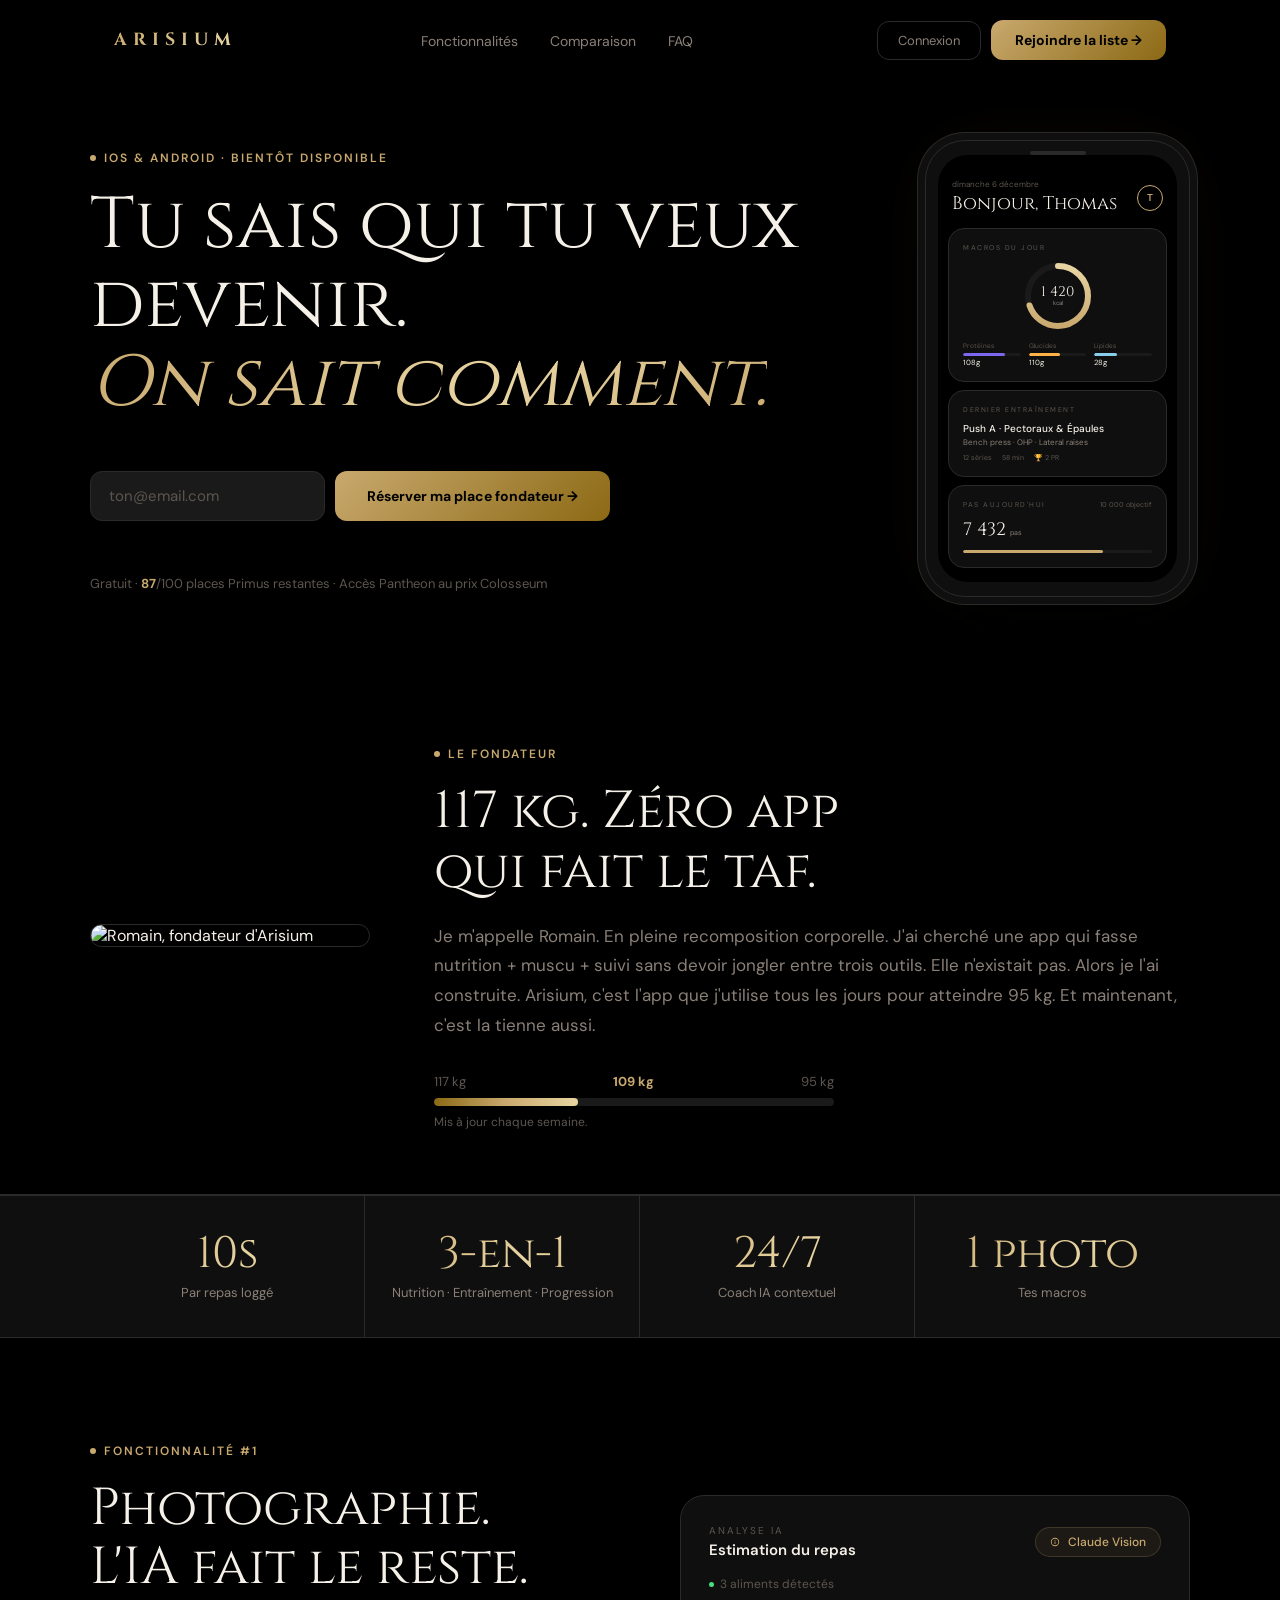
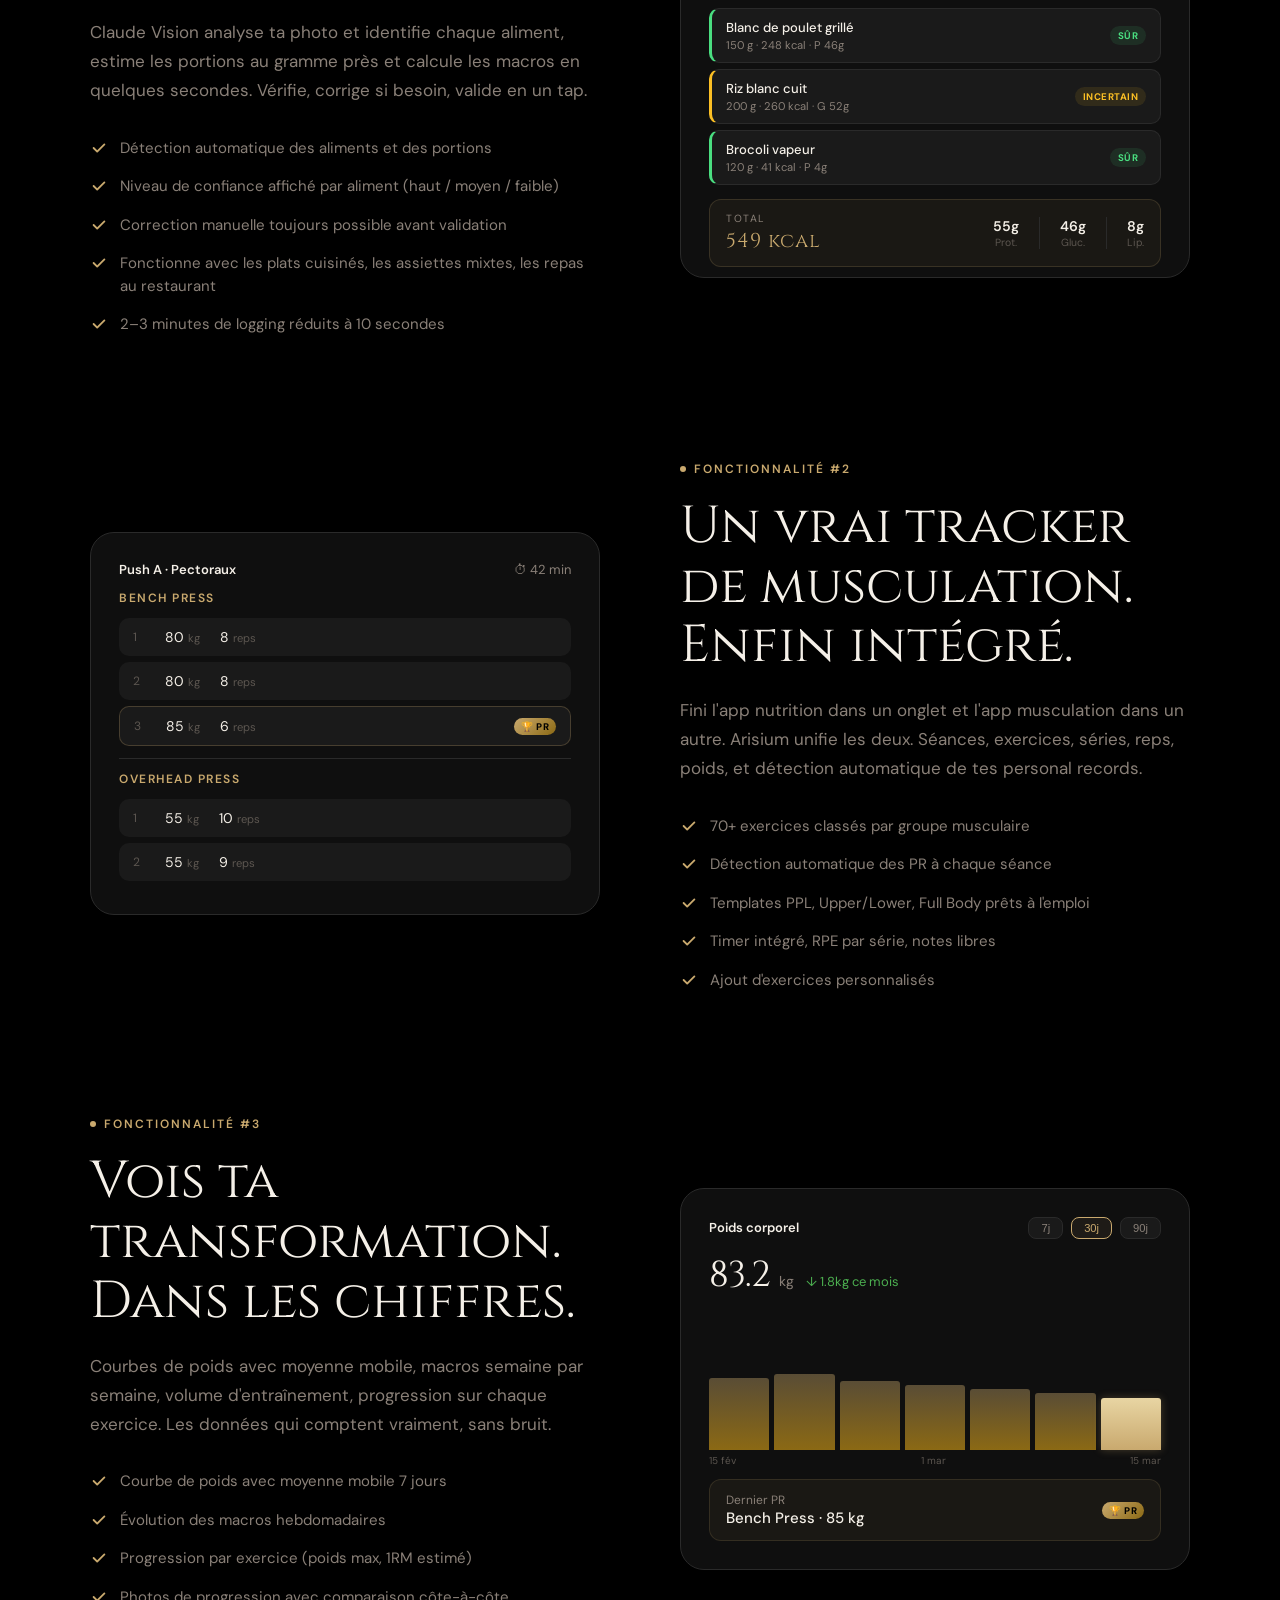
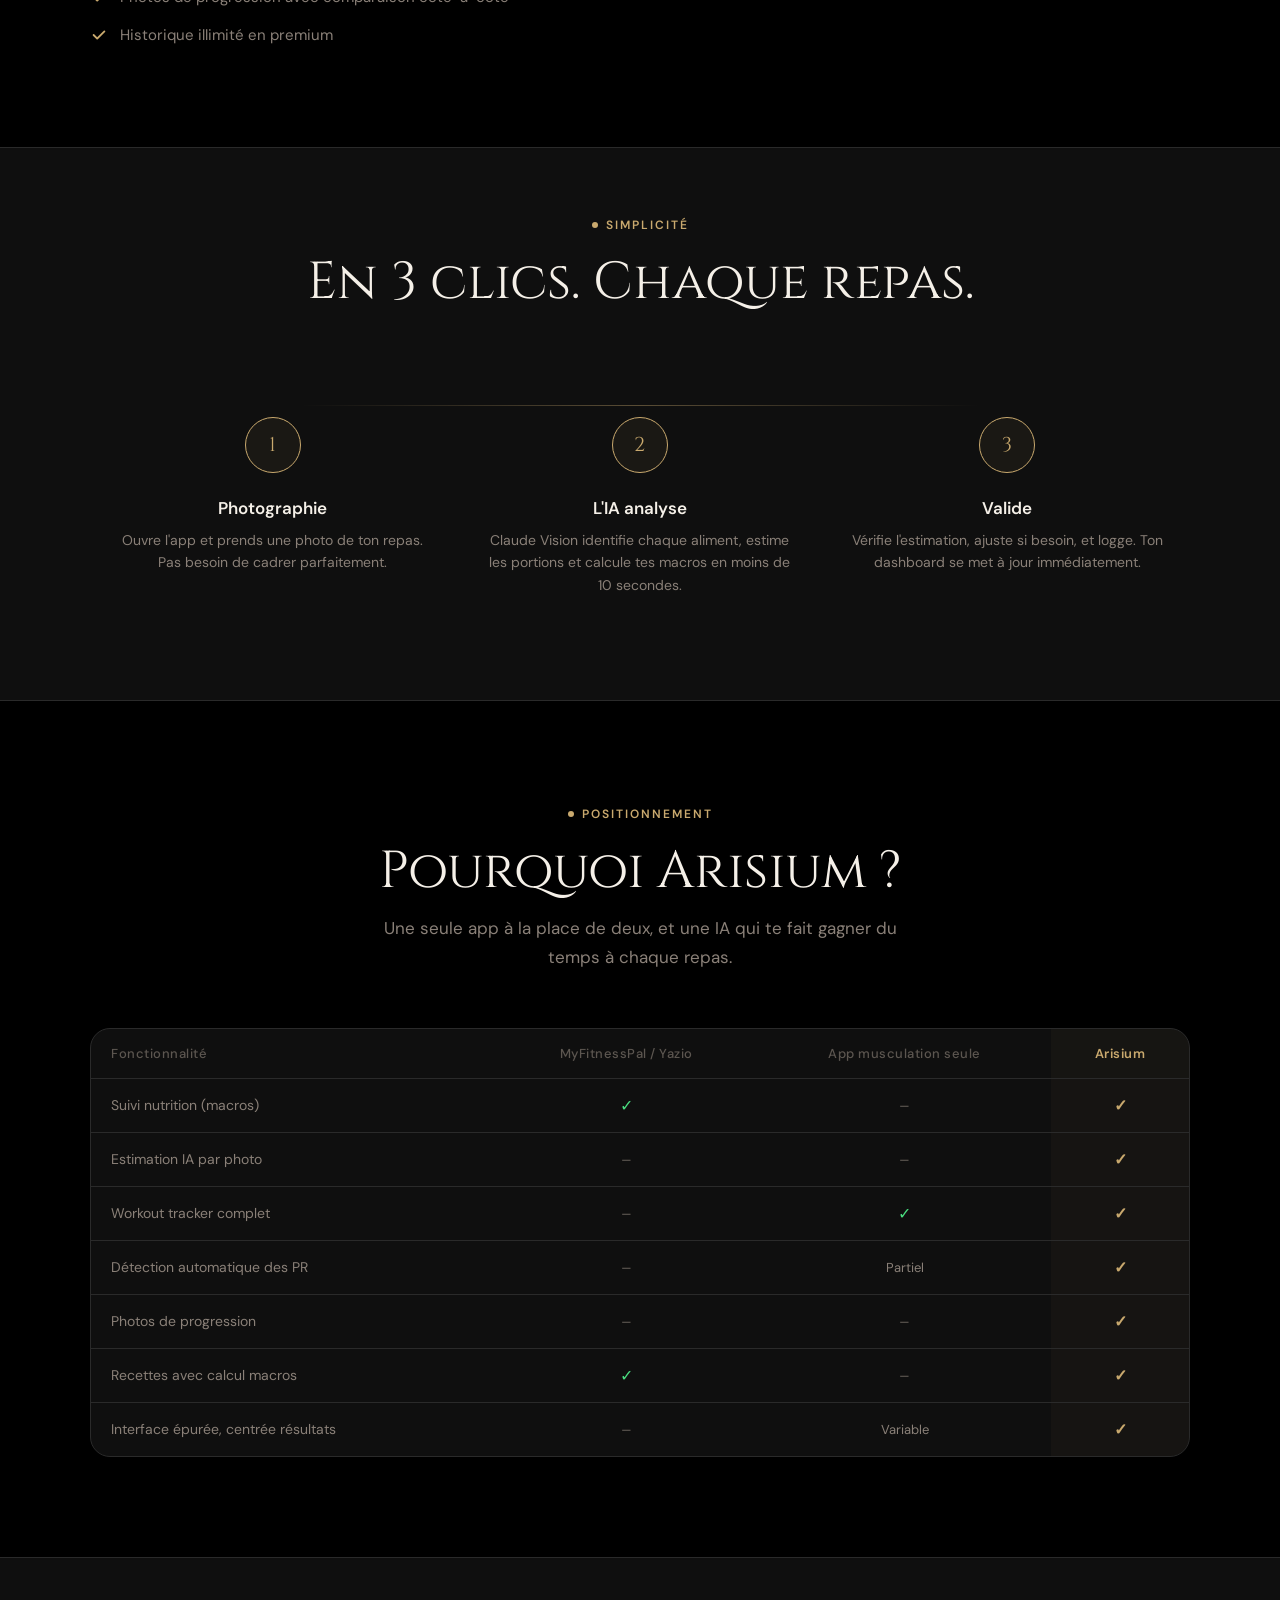
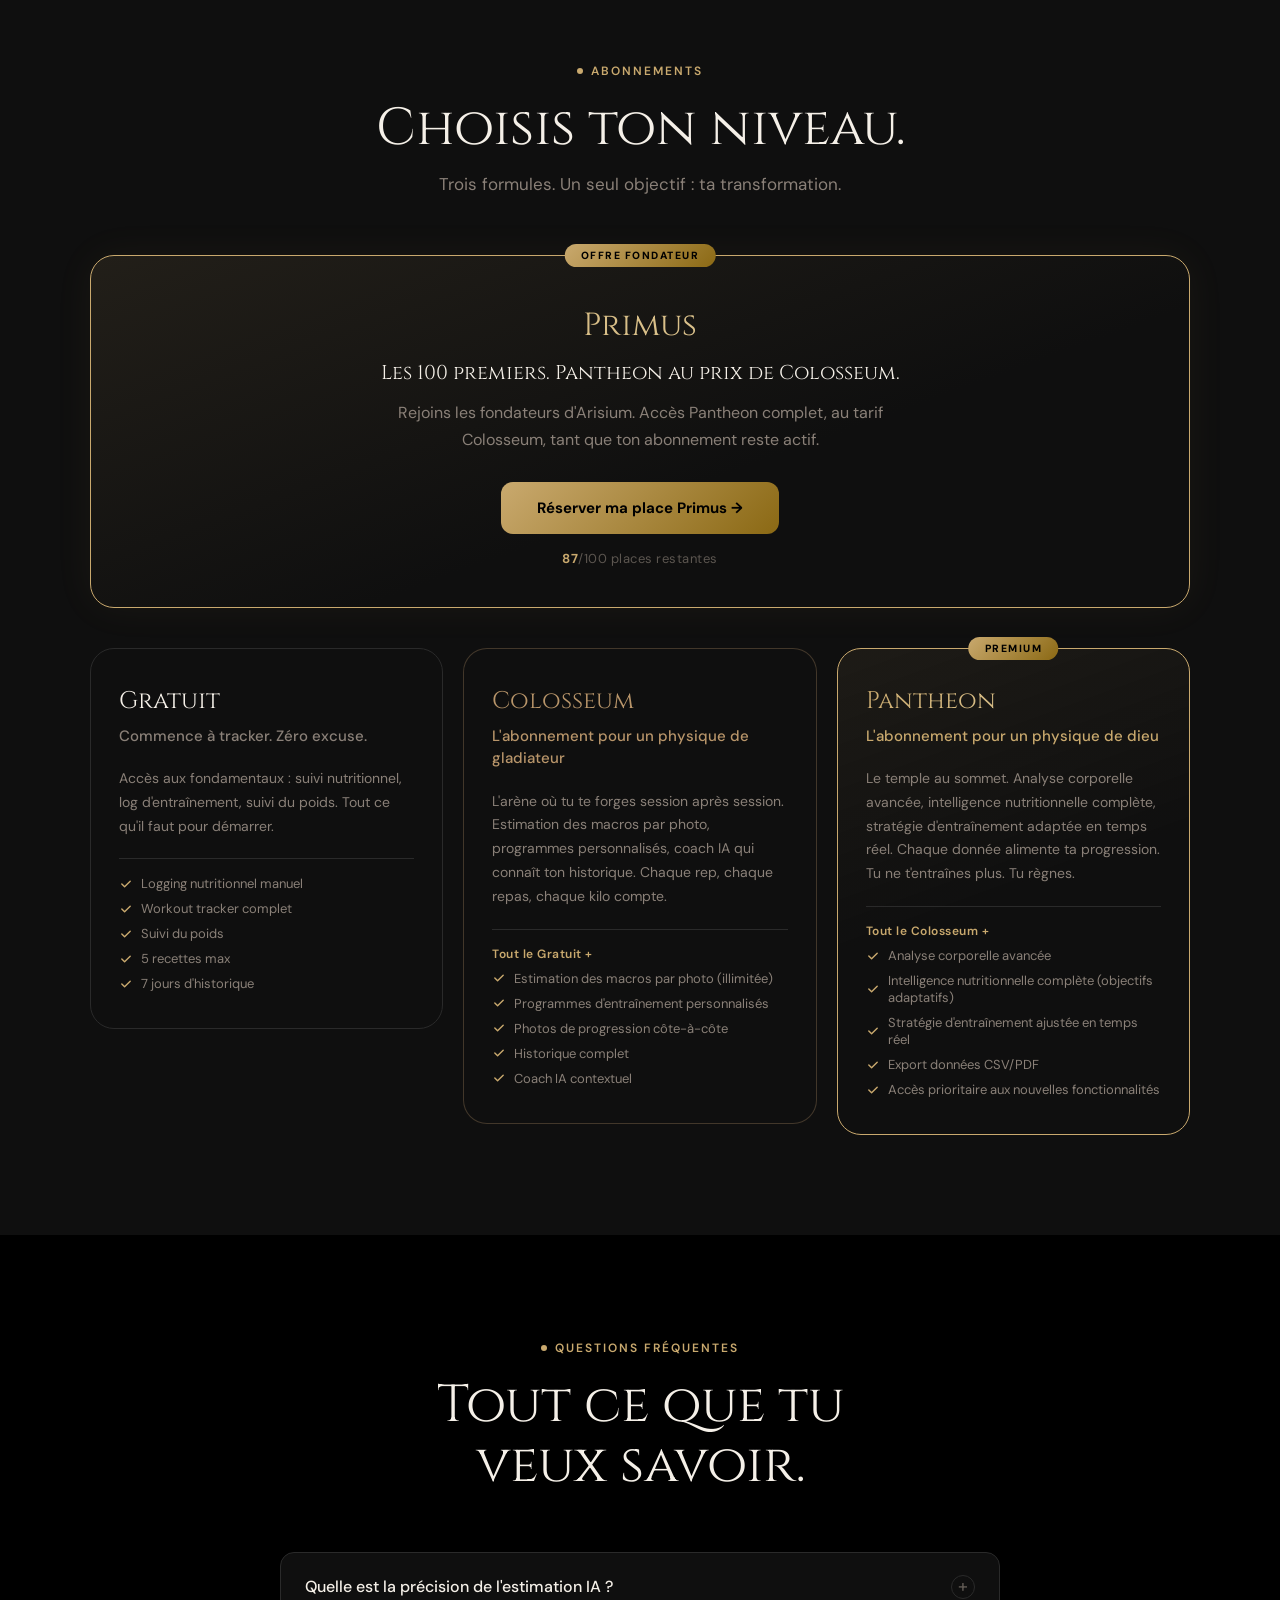
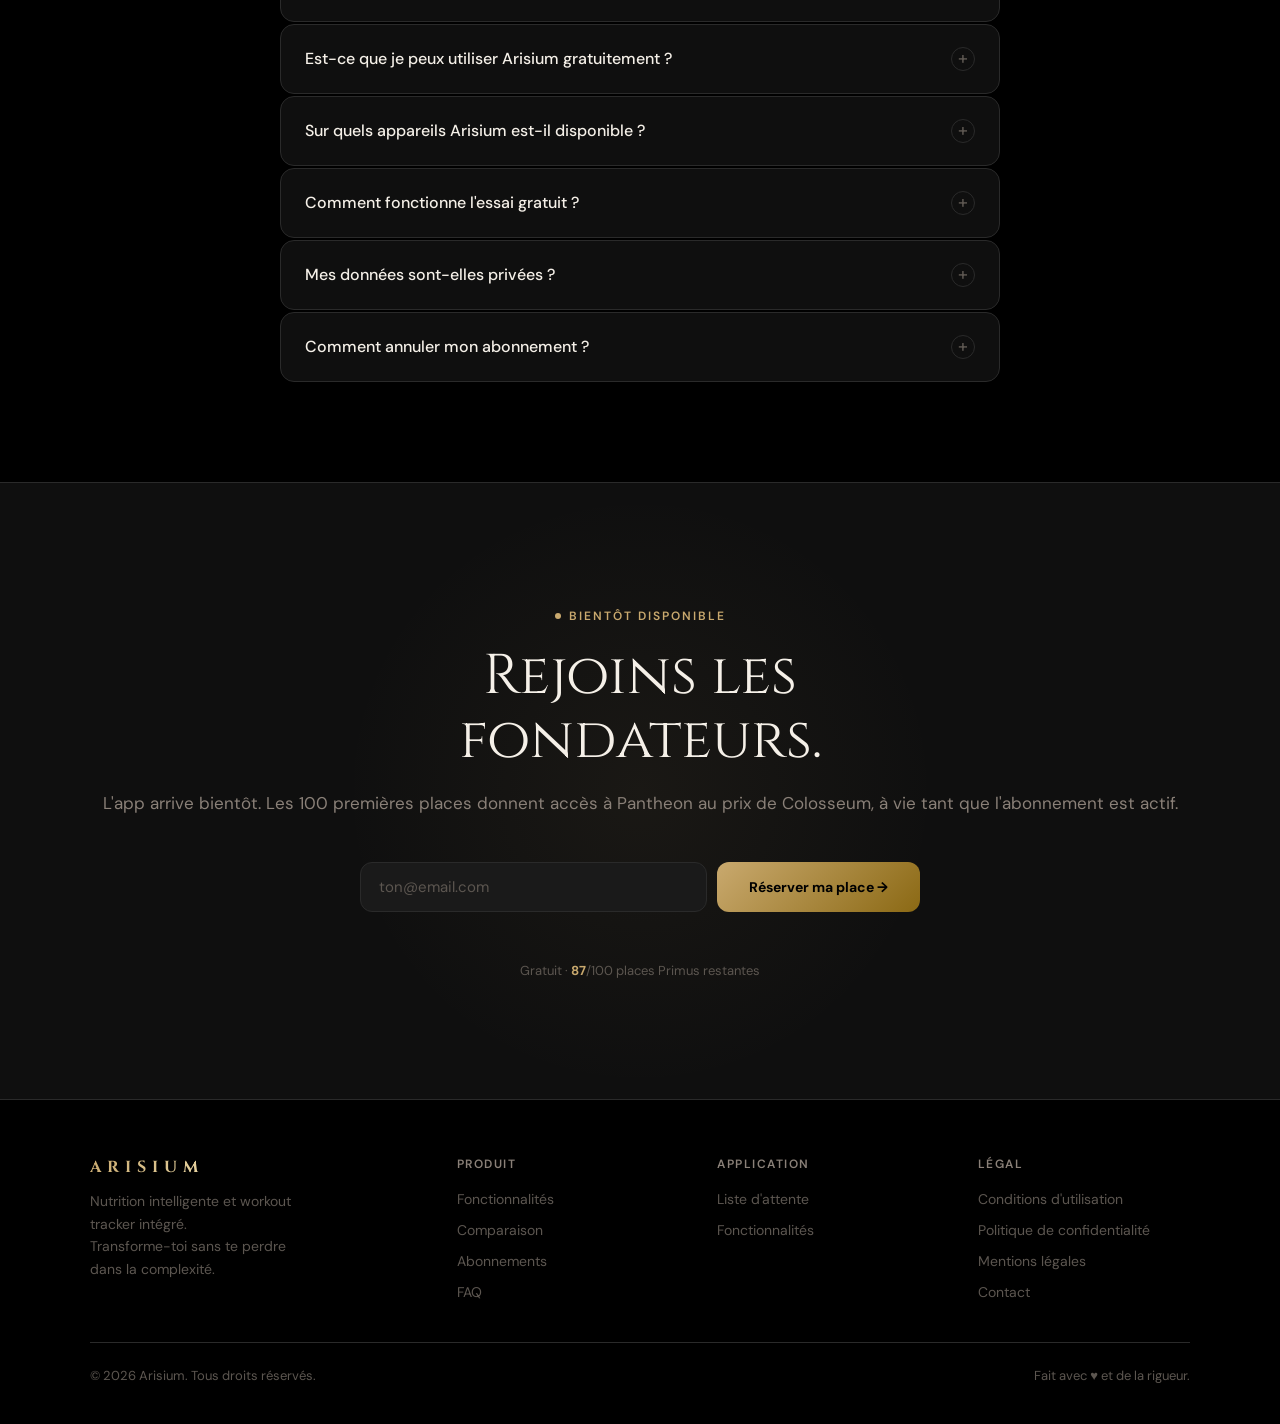
==== index.html @ 2e76ed58 "feat: bloc fondateur, CTA Primus, features tiers, refonte CTAs 1. CTA hero: "Réserver ma place fonda" ====
<!DOCTYPE html>
<html lang="fr">
<head>
  <meta charset="UTF-8" />
  <meta name="viewport" content="width=device-width, initial-scale=1.0" />
  <title>Arisium | Nutrition & Musculation, Coach IA tout-en-un</title>
  <meta name="description" content="Arisium. Nutrition, entraînement et progression corporelle dans une seule app. Macros par photo, programmes personnalisés, coach IA. Tu sais qui tu veux devenir. On sait comment." />
  <meta name="robots" content="index, follow" />

  <!-- Open Graph -->
  <meta property="og:type"        content="website" />
  <meta property="og:url"         content="https://arisium.app" />
  <meta property="og:title"       content="Arisium | Nutrition & Musculation, Coach IA tout-en-un" />
  <meta property="og:description" content="Arisium. Nutrition, entraînement et progression corporelle dans une seule app. Macros par photo, programmes personnalisés, coach IA. Tu sais qui tu veux devenir. On sait comment." />
  <meta property="og:image"       content="https://arisium.app/og.png" />

  <!-- Twitter Card -->
  <meta name="twitter:card"        content="summary_large_image" />
  <meta name="twitter:title"       content="Arisium | Nutrition & Musculation, Coach IA tout-en-un" />
  <meta name="twitter:description" content="Arisium. Nutrition, entraînement et progression corporelle dans une seule app. Macros par photo, programmes personnalisés, coach IA. Tu sais qui tu veux devenir. On sait comment." />

  <!-- Fonts -->
  <link rel="preconnect" href="https://fonts.googleapis.com" />
  <link rel="preconnect" href="https://fonts.gstatic.com" crossorigin />
  <link href="https://fonts.googleapis.com/css2?family=Cinzel:wght@400;600;700&family=DM+Sans:opsz,wght@9..40,400;9..40,500;9..40,600;9..40,700&display=swap" rel="stylesheet" />

  <link rel="stylesheet" href="style.css" />


</head>
<body>

<!-- ─── NAVBAR ──────────────────────────────────────────────────────────────── -->
<nav id="navbar">
  <div class="nav-inner">
    <a href="/" class="logo">ARISIUM</a>

    <ul class="nav-links">
      <li><a href="#features">Fonctionnalités</a></li>
      <li><a href="#compare">Comparaison</a></li>
      <li><a href="#faq">FAQ</a></li>
    </ul>

    <div id="nav-auth-area" style="display:flex;align-items:center;gap:10px">
      <button class="btn-outline js-open-auth" style="padding:10px 20px;font-size:0.8125rem;cursor:pointer">Connexion</button>
      <a href="#waitlist" class="btn-primary nav-cta" style="padding:11px 24px">Rejoindre la liste →</a>
    </div>

    <button id="burger" aria-label="Menu" aria-expanded="false">
      <svg width="22" height="22" fill="none" stroke="currentColor" stroke-width="2" stroke-linecap="round">
        <path d="M3 6h16M3 12h16M3 18h16"/>
      </svg>
    </button>
  </div>

  <div id="mobile-menu">
    <ul class="mobile-nav-links">
      <li><a href="#features">Fonctionnalités</a></li>
      <li><a href="#compare">Comparaison</a></li>
      <li><a href="#faq">FAQ</a></li>
      <li><button class="js-open-auth" style="background:none;border:none;color:#8A8078;font-family:'DM Sans',sans-serif;font-size:0.9375rem;cursor:pointer;text-align:left;padding:0">Connexion / Inscription</button></li>
      <li style="margin-top:8px"><a href="#waitlist" class="btn-primary" style="text-align:center;display:block">Rejoindre la liste →</a></li>
    </ul>
  </div>
</nav>


<!-- ─── HERO ─────────────────────────────────────────────────────────────────── -->
<section class="section hero-section">
  <div class="container">
    <div class="hero-grid">

      <!-- Left -->
      <div>
        <div class="eyebrow fade-up">
          <span class="eyebrow-dot"></span>
          iOS &amp; Android · Bientôt disponible
        </div>

        <h1 class="fade-up delay-1" style="font-family:'Cinzel',serif;font-weight:400;font-size:clamp(2.75rem,6vw,4.5rem);line-height:1.1;color:#F5F0E8;margin-bottom:48px">
          Tu sais qui tu veux devenir.<br>
          <em class="gold-text" style="font-style:italic">On sait comment.</em>
        </h1>

        <div class="fade-up delay-2" style="margin-bottom:24px">
          <form class="waitlist-form" id="waitlist-hero" onsubmit="handleWaitlist(event,'hero')">
            <div class="waitlist-row">
              <input type="email" class="waitlist-input" id="waitlist-hero-email" placeholder="ton@email.com" autocomplete="email" required />
              <button type="submit" class="btn-primary waitlist-submit" id="waitlist-hero-btn">Réserver ma place fondateur →</button>
            </div>
            <div class="waitlist-msg" id="waitlist-hero-msg"></div>
          </form>
        </div>

        <p class="fade-up delay-3" style="font-size:0.8125rem;color:#5C5650">
          Gratuit · <span class="primus-counter-num">87</span>/100 places Primus restantes · Accès Pantheon au prix Colosseum
        </p>
      </div>

      <!-- Right: Phone mockup -->
      <div class="phone-wrap fade-up delay-2">
        <div class="phone">
          <div class="phone-screen">
            <!-- Header -->
            <div class="phone-header">
              <div>
                <div class="phone-date" id="phone-date">Lundi, 16 mars 2026</div>
                <div class="phone-greeting" id="phone-greeting">Bonjour, Thomas</div>
              </div>
              <div class="phone-avatar" id="phone-avatar">T</div>
            </div>

            <!-- Macros card -->
            <div class="phone-card">
              <div class="phone-label">MACROS DU JOUR</div>
              <!-- Calorie ring -->
              <div class="calorie-ring-wrap">
                <div style="position:relative;width:72px;height:72px">
                  <svg viewBox="0 0 72 72" width="72" height="72" style="transform:rotate(-90deg)">
                    <circle cx="36" cy="36" r="30" fill="none" stroke="#1A1A1A" stroke-width="6"/>
                    <circle cx="36" cy="36" r="30" fill="none" stroke="url(#g1)" stroke-width="6"
                      stroke-linecap="round"
                      stroke-dasharray="188.5"
                      stroke-dashoffset="57"/>
                    <defs>
                      <linearGradient id="g1" x1="0%" y1="0%" x2="100%" y2="0%">
                        <stop offset="0%"   stop-color="#C9A96E"/>
                        <stop offset="100%" stop-color="#E8D5A3"/>
                      </linearGradient>
                    </defs>
                  </svg>
                  <div style="position:absolute;inset:0;display:flex;flex-direction:column;align-items:center;justify-content:center">
                    <div style="font-family:'Cinzel',serif;font-size:14px;color:#F5F0E8;line-height:1">1 420</div>
                    <div style="font-size:6px;color:#8A8078">kcal</div>
                  </div>
                </div>
              </div>
              <!-- Macro bars -->
              <div class="macro-row">
                <div class="macro-col">
                  <div class="macro-name">Protéines</div>
                  <div class="macro-bar-track"><div class="macro-bar-fill" style="width:72%;background:#7B68EE"></div></div>
                  <div class="macro-val">108g</div>
                </div>
                <div class="macro-col">
                  <div class="macro-name">Glucides</div>
                  <div class="macro-bar-track"><div class="macro-bar-fill" style="width:55%;background:#FFB347"></div></div>
                  <div class="macro-val">110g</div>
                </div>
                <div class="macro-col">
                  <div class="macro-name">Lipides</div>
                  <div class="macro-bar-track"><div class="macro-bar-fill" style="width:40%;background:#87CEEB"></div></div>
                  <div class="macro-val">28g</div>
                </div>
              </div>
            </div>

            <!-- Last workout card -->
            <div class="phone-card">
              <div class="phone-label">DERNIER ENTRAÎNEMENT</div>
              <div class="phone-workout">Push A · Pectoraux &amp; Épaules</div>
              <div class="phone-workout-sub">Bench press · OHP · Lateral raises</div>
              <div class="phone-workout-meta">
                <span>12 séries</span>
                <span>58 min</span>
                <span class="phone-pr">🏆 2 PR</span>
              </div>
            </div>

            <!-- Steps card -->
            <div class="phone-card" style="margin-bottom:14px">
              <div style="display:flex;justify-content:space-between;align-items:baseline;margin-bottom:8px">
                <div class="phone-label" style="margin-bottom:0">PAS AUJOURD'HUI</div>
                <div style="font-size:7px;color:#5C5650">10 000 objectif</div>
              </div>
              <div style="display:flex;align-items:baseline;gap:4px;margin-bottom:8px">
                <div style="font-family:'Cinzel',serif;font-size:18px;color:#F5F0E8">7 432</div>
                <div style="font-size:7px;color:#8A8078">pas</div>
              </div>
              <div style="height:3px;background:#1A1A1A;border-radius:2px;overflow:hidden">
                <div style="height:100%;width:74%;background:#C9A96E;border-radius:2px"></div>
              </div>
            </div>
          </div>
        </div>
      </div>

    </div>
  </div>
</section>


<!-- ─── FONDATEUR ────────────────────────────────────────────────────────────── -->
<section class="section-sm" style="border-bottom:1px solid #2A2A2A">
  <div class="container">
    <div class="founder-grid">

      <!-- Photo -->
      <div class="founder-photo-wrap fade-up">
        <div class="founder-photo">
          <!-- Remplacer le src par ta vraie photo -->
          <img src="https://placehold.co/400x480/0F0F0F/C9A96E?text=Romain" alt="Romain, fondateur d'Arisium" class="founder-img" />
        </div>
      </div>

      <!-- Texte -->
      <div class="fade-up delay-2">
        <div class="eyebrow"><span class="eyebrow-dot"></span>Le fondateur</div>
        <h2 class="section-title">117 kg. Zéro app<br>qui fait le taf.</h2>
        <p class="founder-text">
          Je m'appelle Romain. En pleine recomposition corporelle. J'ai cherché une app qui fasse nutrition + muscu + suivi sans devoir jongler entre trois outils. Elle n'existait pas. Alors je l'ai construite. Arisium, c'est l'app que j'utilise tous les jours pour atteindre 95 kg. Et maintenant, c'est la tienne aussi.
        </p>

        <!-- Barre de progression -->
        <div class="founder-progress">
          <div class="founder-progress-labels">
            <span>117 kg</span>
            <!-- Poids actuel (modifier manuellement) -->
            <span class="founder-progress-current">109 kg</span>
            <span>95 kg</span>
          </div>
          <div class="founder-progress-track">
            <!-- Largeur = (117 - actuel) / (117 - 95) * 100. Pour 109 kg : (117-109)/(117-95) = 36% -->
            <div class="founder-progress-fill" style="width:36%"></div>
          </div>
          <p class="founder-progress-note">Mis à jour chaque semaine.</p>
        </div>
      </div>

    </div>
  </div>
</section>


<!-- ─── STATS BAR ─────────────────────────────────────────────────────────────── -->
<div class="stats-bar">
  <div class="container">
    <div class="stats-grid">
      <div class="stat-item fade-up">
        <div class="stat-num gold-text">10s</div>
        <div class="stat-label">Par repas loggé</div>
      </div>
      <div class="stat-item fade-up delay-1">
        <div class="stat-num gold-text">3-en-1</div>
        <div class="stat-label">Nutrition · Entraînement · Progression</div>
      </div>
      <div class="stat-item fade-up delay-2">
        <div class="stat-num gold-text">24/7</div>
        <div class="stat-label">Coach IA contextuel</div>
      </div>
      <div class="stat-item fade-up delay-3">
        <div class="stat-num gold-text">1 photo</div>
        <div class="stat-label">Tes macros</div>
      </div>
    </div>
  </div>
</div>


<!-- ─── FEATURES ──────────────────────────────────────────────────────────────── -->
<section class="section" id="features">
  <div class="container">

    <!-- Feature 1: Photo AI -->
    <div class="feature-grid" style="margin-bottom:120px">
      <div class="fade-up">
        <div class="eyebrow"><span class="eyebrow-dot"></span>Fonctionnalité #1</div>
        <h2 class="section-title">Photographie.<br>L'IA fait le reste.</h2>
        <p class="section-sub">
          Claude Vision analyse ta photo et identifie chaque aliment, estime les portions
          au gramme près et calcule les macros en quelques secondes.
          Vérifie, corrige si besoin, valide en un tap.
        </p>
        <ul class="feature-list">
          <li>Détection automatique des aliments et des portions</li>
          <li>Niveau de confiance affiché par aliment (haut / moyen / faible)</li>
          <li>Correction manuelle toujours possible avant validation</li>
          <li>Fonctionne avec les plats cuisinés, les assiettes mixtes, les repas au restaurant</li>
          <li>2–3 minutes de logging réduits à 10 secondes</li>
        </ul>
      </div>

      <div class="feature-visual fade-up delay-2">
        <div class="feature-visual-inner">

          <!-- En-tête -->
          <div style="display:flex;align-items:center;justify-content:space-between;margin-bottom:4px">
            <div>
              <div style="font-size:0.625rem;letter-spacing:2px;text-transform:uppercase;color:#5C5650;margin-bottom:3px">Analyse IA</div>
              <div style="font-size:0.9375rem;font-weight:600;color:#F5F0E8">Estimation du repas</div>
            </div>
            <div class="ai-chip">
              <svg width="10" height="10" viewBox="0 0 24 24" fill="currentColor"><path d="M12 2a10 10 0 110 20A10 10 0 0112 2zm0 18a8 8 0 100-16 8 8 0 000 16zm-1-9h2v6h-2zm0-4h2v2h-2z"/></svg>
              Claude Vision
            </div>
          </div>

          <!-- Statut -->
          <div style="display:flex;align-items:center;gap:6px;margin-bottom:4px">
            <span style="width:5px;height:5px;border-radius:50%;background:#4ADE80;flex-shrink:0;display:inline-block"></span>
            <span style="font-size:0.75rem;color:#5C5650">3 aliments détectés</span>
          </div>

          <!-- Items -->
          <div style="display:flex;flex-direction:column;gap:6px">
            <div class="ai-item" style="border-left:3px solid #4ADE80">
              <div>
                <div class="ai-item-name">Blanc de poulet grillé</div>
                <div class="ai-item-kcal">150 g · 248 kcal · P 46g</div>
              </div>
              <span class="ai-item-badge badge-high">Sûr</span>
            </div>
            <div class="ai-item" style="border-left:3px solid #FBBF24">
              <div>
                <div class="ai-item-name">Riz blanc cuit</div>
                <div class="ai-item-kcal">200 g · 260 kcal · G 52g</div>
              </div>
              <span class="ai-item-badge badge-medium">Incertain</span>
            </div>
            <div class="ai-item" style="border-left:3px solid #4ADE80">
              <div>
                <div class="ai-item-name">Brocoli vapeur</div>
                <div class="ai-item-kcal">120 g · 41 kcal · P 4g</div>
              </div>
              <span class="ai-item-badge badge-high">Sûr</span>
            </div>
          </div>

          <!-- Total -->
          <div style="display:flex;align-items:center;justify-content:space-between;padding:12px 16px;background:rgba(201,169,110,0.06);border:1px solid rgba(201,169,110,0.18);border-radius:12px;margin-top:2px">
            <div>
              <div style="font-size:0.65rem;letter-spacing:1.5px;text-transform:uppercase;color:#8A8078;margin-bottom:2px">Total</div>
              <div style="font-size:1.25rem;font-family:'Cinzel',serif;color:#C9A96E;letter-spacing:1px">549 kcal</div>
            </div>
            <div style="display:flex;gap:20px">
              <div style="text-align:center">
                <div style="font-size:0.875rem;font-weight:600;color:#F5F0E8">55g</div>
                <div style="font-size:0.65rem;color:#5C5650;margin-top:1px">Prot.</div>
              </div>
              <div style="width:1px;background:#2A2A2A;align-self:stretch"></div>
              <div style="text-align:center">
                <div style="font-size:0.875rem;font-weight:600;color:#F5F0E8">46g</div>
                <div style="font-size:0.65rem;color:#5C5650;margin-top:1px">Gluc.</div>
              </div>
              <div style="width:1px;background:#2A2A2A;align-self:stretch"></div>
              <div style="text-align:center">
                <div style="font-size:0.875rem;font-weight:600;color:#F5F0E8">8g</div>
                <div style="font-size:0.65rem;color:#5C5650;margin-top:1px">Lip.</div>
              </div>
            </div>
          </div>

        </div>
      </div>
    </div>

    <!-- Feature 2: Workout tracker -->
    <div class="feature-grid reverse" style="margin-bottom:120px">
      <div class="fade-up">
        <div class="eyebrow"><span class="eyebrow-dot"></span>Fonctionnalité #2</div>
        <h2 class="section-title">Un vrai tracker<br>de musculation.<br>Enfin intégré.</h2>
        <p class="section-sub">
          Fini l'app nutrition dans un onglet et l'app musculation dans un autre.
          Arisium unifie les deux. Séances, exercices, séries, reps, poids,
          et détection automatique de tes personal records.
        </p>
        <ul class="feature-list">
          <li>70+ exercices classés par groupe musculaire</li>
          <li>Détection automatique des PR à chaque séance</li>
          <li>Templates PPL, Upper/Lower, Full Body prêts à l'emploi</li>
          <li>Timer intégré, RPE par série, notes libres</li>
          <li>Ajout d'exercices personnalisés</li>
        </ul>
      </div>

      <div class="feature-visual fade-up delay-2">
        <div class="feature-visual-inner">
          <div style="display:flex;align-items:center;justify-content:space-between">
            <span style="font-size:0.8125rem;font-weight:600;color:#F5F0E8">Push A · Pectoraux</span>
            <span style="font-size:0.8125rem;color:#8A8078">⏱ 42 min</span>
          </div>

          <div style="font-size:0.75rem;font-weight:600;letter-spacing:1.5px;text-transform:uppercase;color:#C9A96E">BENCH PRESS</div>

          <div style="display:flex;flex-direction:column;gap:6px">
            <div class="set-row">
              <div class="set-num">1</div>
              <div class="set-data">
                <div class="set-field">80 <span>kg</span></div>
                <div class="set-field">8 <span>reps</span></div>
              </div>
            </div>
            <div class="set-row">
              <div class="set-num">2</div>
              <div class="set-data">
                <div class="set-field">80 <span>kg</span></div>
                <div class="set-field">8 <span>reps</span></div>
              </div>
            </div>
            <div class="set-row" style="border:1px solid rgba(201,169,110,0.25)">
              <div class="set-num">3</div>
              <div class="set-data">
                <div class="set-field">85 <span>kg</span></div>
                <div class="set-field">6 <span>reps</span></div>
              </div>
              <span class="pr-badge">🏆 PR</span>
            </div>
          </div>

          <div style="height:1px;background:#2A2A2A"></div>

          <div style="font-size:0.75rem;font-weight:600;letter-spacing:1.5px;text-transform:uppercase;color:#C9A96E">OVERHEAD PRESS</div>

          <div style="display:flex;flex-direction:column;gap:6px">
            <div class="set-row">
              <div class="set-num">1</div>
              <div class="set-data">
                <div class="set-field">55 <span>kg</span></div>
                <div class="set-field">10 <span>reps</span></div>
              </div>
            </div>
            <div class="set-row">
              <div class="set-num">2</div>
              <div class="set-data">
                <div class="set-field">55 <span>kg</span></div>
                <div class="set-field">9 <span>reps</span></div>
              </div>
            </div>
          </div>
        </div>
      </div>
    </div>

    <!-- Feature 3: Progression -->
    <div class="feature-grid">
      <div class="fade-up">
        <div class="eyebrow"><span class="eyebrow-dot"></span>Fonctionnalité #3</div>
        <h2 class="section-title">Vois ta<br>transformation.<br>Dans les chiffres.</h2>
        <p class="section-sub">
          Courbes de poids avec moyenne mobile, macros semaine par semaine,
          volume d'entraînement, progression sur chaque exercice.
          Les données qui comptent vraiment, sans bruit.
        </p>
        <ul class="feature-list">
          <li>Courbe de poids avec moyenne mobile 7 jours</li>
          <li>Évolution des macros hebdomadaires</li>
          <li>Progression par exercice (poids max, 1RM estimé)</li>
          <li>Photos de progression avec comparaison côte-à-côte</li>
          <li>Historique illimité en premium</li>
        </ul>
      </div>

      <div class="feature-visual fade-up delay-2">
        <div class="feature-visual-inner" style="justify-content:flex-start">
          <div style="display:flex;align-items:center;justify-content:space-between">
            <span style="font-size:0.8125rem;font-weight:600;color:#F5F0E8">Poids corporel</span>
            <div style="display:flex;gap:8px">
              <button style="padding:4px 12px;border-radius:8px;border:1px solid #2A2A2A;background:#1A1A1A;color:#8A8078;font-size:0.7rem;cursor:pointer">7j</button>
              <button style="padding:4px 12px;border-radius:8px;border:1px solid #C9A96E;background:rgba(201,169,110,0.08);color:#C9A96E;font-size:0.7rem;cursor:pointer">30j</button>
              <button style="padding:4px 12px;border-radius:8px;border:1px solid #2A2A2A;background:#1A1A1A;color:#8A8078;font-size:0.7rem;cursor:pointer">90j</button>
            </div>
          </div>

          <div style="display:flex;align-items:baseline;gap:8px">
            <div style="font-family:'Cinzel',serif;font-size:2.25rem;color:#F5F0E8">83.2</div>
            <div style="font-size:0.875rem;color:#8A8078">kg</div>
            <div style="font-size:0.8125rem;color:#4CAF50;margin-left:4px">↓ 1.8kg ce mois</div>
          </div>

          <!-- Chart bars -->
          <div style="flex:1;display:flex;flex-direction:column;justify-content:flex-end">
            <div style="display:flex;align-items:flex-end;gap:5px;height:100px;padding-bottom:4px">
              <div style="flex:1;background:linear-gradient(to top,#8B6914,rgba(201,169,110,0.4));border-radius:3px 3px 0 0;height:75%"></div>
              <div style="flex:1;background:linear-gradient(to top,#8B6914,rgba(201,169,110,0.4));border-radius:3px 3px 0 0;height:80%"></div>
              <div style="flex:1;background:linear-gradient(to top,#8B6914,rgba(201,169,110,0.4));border-radius:3px 3px 0 0;height:72%"></div>
              <div style="flex:1;background:linear-gradient(to top,#8B6914,rgba(201,169,110,0.4));border-radius:3px 3px 0 0;height:68%"></div>
              <div style="flex:1;background:linear-gradient(to top,#8B6914,rgba(201,169,110,0.4));border-radius:3px 3px 0 0;height:64%"></div>
              <div style="flex:1;background:linear-gradient(to top,#8B6914,rgba(201,169,110,0.4));border-radius:3px 3px 0 0;height:60%"></div>
              <div style="flex:1;background:linear-gradient(to top,#C9A96E,#E8D5A3);border-radius:3px 3px 0 0;height:55%;box-shadow:0 0 8px rgba(201,169,110,0.3)"></div>
            </div>
            <div style="display:flex;justify-content:space-between">
              <span style="font-size:0.625rem;color:#5C5650">15 fév</span>
              <span style="font-size:0.625rem;color:#5C5650">1 mar</span>
              <span style="font-size:0.625rem;color:#5C5650">15 mar</span>
            </div>
          </div>

          <!-- PR highlight -->
          <div style="padding:12px 16px;background:rgba(201,169,110,0.06);border:1px solid rgba(201,169,110,0.15);border-radius:12px;display:flex;align-items:center;justify-content:space-between">
            <div>
              <div style="font-size:0.75rem;color:#8A8078">Dernier PR</div>
              <div style="font-size:0.9375rem;font-weight:500;color:#F5F0E8">Bench Press · 85 kg</div>
            </div>
            <div class="pr-badge">🏆 PR</div>
          </div>
        </div>
      </div>
    </div>

  </div>
</section>


<!-- ─── HOW IT WORKS ───────────────────────────────────────────────────────────── -->
<section class="section-sm" style="background:#0F0F0F;border-top:1px solid #2A2A2A;border-bottom:1px solid #2A2A2A">
  <div class="container">
    <div style="text-align:center;margin-bottom:64px">
      <div class="eyebrow fade-up" style="justify-content:center"><span class="eyebrow-dot"></span>Simplicité</div>
      <h2 class="section-title fade-up delay-1" style="text-align:center;margin:0 auto">En 3 clics. Chaque repas.</h2>
    </div>

    <div class="steps-grid">
      <div class="step fade-up">
        <div class="step-num">1</div>
        <div class="step-title">Photographie</div>
        <p class="step-desc">Ouvre l'app et prends une photo de ton repas. Pas besoin de cadrer parfaitement.</p>
      </div>
      <div class="step fade-up delay-2">
        <div class="step-num">2</div>
        <div class="step-title">L'IA analyse</div>
        <p class="step-desc">Claude Vision identifie chaque aliment, estime les portions et calcule tes macros en moins de 10 secondes.</p>
      </div>
      <div class="step fade-up delay-4">
        <div class="step-num">3</div>
        <div class="step-title">Valide</div>
        <p class="step-desc">Vérifie l'estimation, ajuste si besoin, et logge. Ton dashboard se met à jour immédiatement.</p>
      </div>
    </div>
  </div>
</section>


<!-- ─── COMPARISON ────────────────────────────────────────────────────────────── -->
<section class="section" id="compare">
  <div class="container">
    <div style="text-align:center;margin-bottom:56px">
      <div class="eyebrow fade-up" style="justify-content:center"><span class="eyebrow-dot"></span>Positionnement</div>
      <h2 class="section-title fade-up delay-1" style="text-align:center;margin:0 auto">Pourquoi Arisium ?</h2>
      <p class="section-sub fade-up delay-2" style="text-align:center;margin:12px auto 0">Une seule app à la place de deux, et une IA qui te fait gagner du temps à chaque repas.</p>
    </div>

    <div class="compare-table-wrap fade-up">
      <table class="compare-table">
        <thead>
          <tr>
            <th style="text-align:left">Fonctionnalité</th>
            <th>MyFitnessPal / Yazio</th>
            <th>App musculation seule</th>
            <th class="arisium-col">Arisium</th>
          </tr>
        </thead>
        <tbody>
          <tr>
            <td>Suivi nutrition (macros)</td>
            <td class="check">✓</td>
            <td class="cross">–</td>
            <td class="arisium-col check">✓</td>
          </tr>
          <tr>
            <td>Estimation IA par photo</td>
            <td class="cross">–</td>
            <td class="cross">–</td>
            <td class="arisium-col check">✓</td>
          </tr>
          <tr>
            <td>Workout tracker complet</td>
            <td class="cross">–</td>
            <td class="check">✓</td>
            <td class="arisium-col check">✓</td>
          </tr>
          <tr>
            <td>Détection automatique des PR</td>
            <td class="cross">–</td>
            <td style="color:#8A8078;font-size:0.8125rem">Partiel</td>
            <td class="arisium-col check">✓</td>
          </tr>
          <tr>
            <td>Photos de progression</td>
            <td class="cross">–</td>
            <td class="cross">–</td>
            <td class="arisium-col check">✓</td>
          </tr>
          <tr>
            <td>Recettes avec calcul macros</td>
            <td class="check">✓</td>
            <td class="cross">–</td>
            <td class="arisium-col check">✓</td>
          </tr>
          <tr>
            <td>Interface épurée, centrée résultats</td>
            <td class="cross">–</td>
            <td style="color:#8A8078;font-size:0.8125rem">Variable</td>
            <td class="arisium-col check">✓</td>
          </tr>
        </tbody>
      </table>
    </div>
  </div>
</section>


<!-- ─── TIERS ──────────────────────────────────────────────────────────────── -->
<section class="section" id="tiers" style="background:#0F0F0F;border-top:1px solid #2A2A2A">
  <div class="container">
    <div style="text-align:center;margin-bottom:56px">
      <div class="eyebrow fade-up" style="justify-content:center"><span class="eyebrow-dot"></span>Abonnements</div>
      <h2 class="section-title fade-up delay-1" style="text-align:center;margin:0 auto">Choisis ton niveau.</h2>
      <p class="section-sub fade-up delay-2" style="text-align:center;margin:12px auto 0">Trois formules. Un seul objectif : ta transformation.</p>
    </div>

    <!-- Primus -->
    <div class="primus-card fade-up" style="margin-bottom:40px">
      <div class="tier-badge">Offre Fondateur</div>
      <h3 class="primus-name">Primus</h3>
      <p class="primus-headline">Les 100 premiers. Pantheon au prix de Colosseum.</p>
      <p class="primus-body">Rejoins les fondateurs d'Arisium. Accès Pantheon complet, au tarif Colosseum, tant que ton abonnement reste actif.</p>
      <a href="#waitlist" class="btn-primary primus-cta" data-primus="true">Réserver ma place Primus →</a>
      <p class="primus-counter"><!-- Places restantes (modifier le chiffre manuellement) --><span class="primus-counter-num">87</span>/100 places restantes</p>
    </div>

    <div class="tiers-grid">

      <!-- Free -->
      <div class="tier-card tier-free fade-up">
        <div class="tier-header">
          <h3 class="tier-name">Gratuit</h3>
          <p class="tier-tagline">Commence à tracker. Zéro excuse.</p>
        </div>
        <p class="tier-desc">Accès aux fondamentaux : suivi nutritionnel, log d'entraînement, suivi du poids. Tout ce qu'il faut pour démarrer.</p>
        <ul class="tier-features">
          <li>Logging nutritionnel manuel</li>
          <li>Workout tracker complet</li>
          <li>Suivi du poids</li>
          <li>5 recettes max</li>
          <li>7 jours d'historique</li>
        </ul>
      </div>

      <!-- Colosseum -->
      <div class="tier-card tier-colosseum fade-up delay-2">
        <div class="tier-header">
          <h3 class="tier-name">Colosseum</h3>
          <p class="tier-tagline">L'abonnement pour un physique de gladiateur</p>
        </div>
        <p class="tier-desc">L'arène où tu te forges session après session. Estimation des macros par photo, programmes personnalisés, coach IA qui connaît ton historique. Chaque rep, chaque repas, chaque kilo compte.</p>
        <ul class="tier-features">
          <li class="tier-features-inherit">Tout le Gratuit +</li>
          <li>Estimation des macros par photo (illimitée)</li>
          <li>Programmes d'entraînement personnalisés</li>
          <li>Photos de progression côte-à-côte</li>
          <li>Historique complet</li>
          <li>Coach IA contextuel</li>
        </ul>
      </div>

      <!-- Pantheon -->
      <div class="tier-card tier-pantheon fade-up delay-4">
        <div class="tier-badge">Premium</div>
        <div class="tier-header">
          <h3 class="tier-name">Pantheon</h3>
          <p class="tier-tagline">L'abonnement pour un physique de dieu</p>
        </div>
        <p class="tier-desc">Le temple au sommet. Analyse corporelle avancée, intelligence nutritionnelle complète, stratégie d'entraînement adaptée en temps réel. Chaque donnée alimente ta progression. Tu ne t'entraînes plus. Tu règnes.</p>
        <ul class="tier-features">
          <li class="tier-features-inherit">Tout le Colosseum +</li>
          <li>Analyse corporelle avancée</li>
          <li>Intelligence nutritionnelle complète (objectifs adaptatifs)</li>
          <li>Stratégie d'entraînement ajustée en temps réel</li>
          <li>Export données CSV/PDF</li>
          <li>Accès prioritaire aux nouvelles fonctionnalités</li>
        </ul>
      </div>

    </div>
  </div>
</section>

<!--
─── PRICING COMPLET (à réactiver au lancement) ───────────────────────────────
<section class="section" id="pricing" style="background:#0F0F0F;border-top:1px solid #2A2A2A">
  <div class="container">
    <div style="text-align:center;margin-bottom:56px">
      <div class="eyebrow fade-up" style="justify-content:center"><span class="eyebrow-dot"></span>Tarifs</div>
      <h2 class="section-title fade-up delay-1" style="text-align:center;margin:0 auto">Simple. Transparent.<br>Sans surprise.</h2>
      <p class="section-sub fade-up delay-2" style="text-align:center;margin:12px auto 0">Commence avec 7 jours d'essai gratuit, paiement via App Store ou Google Play, aucun débit pendant l'essai.</p>
    </div>

    <div class="pricing-grid">

      <div class="pricing-card fade-up">
        <div>
          <div class="pricing-label">Hebdomadaire</div>
          <div class="pricing-price">
            <div class="pricing-amount">4,99€</div>
            <div class="pricing-period">/ semaine</div>
          </div>
          <div class="pricing-sub">~20€/mois</div>
          <div class="pricing-trial" style="margin-top:10px">✦ 7 jours d'essai gratuit inclus</div>
        </div>
        <ul class="pricing-features">
          <li>Estimation IA illimitée</li>
          <li>Workout tracker complet</li>
          <li>Recettes illimitées</li>
          <li>Photos de progression</li>
          <li>Historique complet</li>
        </ul>
        <a href="#" class="btn-outline" style="text-align:center">Commencer l'essai →</a>
      </div>

      <div class="pricing-card featured fade-up delay-2">
        <div class="pricing-badge">⭐ Populaire</div>
        <div>
          <div class="pricing-label">Mensuel</div>
          <div class="pricing-price">
            <div class="pricing-amount">9,99€</div>
            <div class="pricing-period">/ mois</div>
          </div>
          <div style="display:flex;align-items:center;gap:8px;margin-top:8px">
            <span class="pricing-save">-50% vs hebdo</span>
          </div>
        </div>
        <ul class="pricing-features">
          <li>Estimation IA illimitée</li>
          <li>Workout tracker complet</li>
          <li>Recettes illimitées</li>
          <li>Photos de progression</li>
          <li>Historique complet</li>
          <li>Export données CSV/PDF</li>
        </ul>
        <a href="#" class="btn-primary" style="text-align:center">Choisir Mensuel →</a>
      </div>

      <div class="pricing-card fade-up delay-4">
        <div>
          <div class="pricing-label">Annuel</div>
          <div class="pricing-price">
            <div class="pricing-amount">59,99€</div>
            <div class="pricing-period">/ an</div>
          </div>
          <div style="display:flex;align-items:center;gap:8px;margin-top:8px">
            <div class="pricing-sub">~5€/mois</div>
            <span class="pricing-save">-75% vs hebdo</span>
          </div>
        </div>
        <ul class="pricing-features">
          <li>Estimation IA illimitée</li>
          <li>Workout tracker complet</li>
          <li>Recettes illimitées</li>
          <li>Photos de progression</li>
          <li>Historique complet</li>
          <li>Export données CSV/PDF</li>
          <li>Chatbot IA coach (bientôt)</li>
        </ul>
        <a href="#" class="btn-secondary" style="text-align:center">Choisir Annuel →</a>
      </div>

    </div>

    <div class="fade-up" style="margin-top:40px;text-align:center;padding:24px;background:#0A0A0A;border:1px solid #2A2A2A;border-radius:16px;max-width:680px;margin-left:auto;margin-right:auto">
      <div style="font-size:0.9375rem;font-weight:600;color:#F5F0E8;margin-bottom:8px">Version gratuite disponible</div>
      <div style="font-size:0.875rem;color:#8A8078;line-height:1.6">
        Logging manuel, workout tracker complet, 5 recettes max, 7 jours d'historique.
        Aucune CB requise pour l'offre gratuite.
      </div>
    </div>
  </div>
</section>
──────────────────────────────────────────────────────────────────────────────
-->


<!-- ─── FAQ ───────────────────────────────────────────────────────────────────── -->
<section class="section" id="faq">
  <div class="container" style="max-width:720px">
    <div style="text-align:center;margin-bottom:56px">
      <div class="eyebrow fade-up" style="justify-content:center"><span class="eyebrow-dot"></span>Questions fréquentes</div>
      <h2 class="section-title fade-up delay-1" style="text-align:center;margin:0 auto">Tout ce que tu<br>veux savoir.</h2>
    </div>

    <div class="faq-list fade-up">

      <div class="faq-item">
        <button class="faq-btn" aria-expanded="false">
          Quelle est la précision de l'estimation IA ?
          <span class="faq-icon">+</span>
        </button>
        <div class="faq-body">
          <div class="faq-body-inner">
            L'estimation est précise à ±20–30% sur les portions, ce qui est comparable à la saisie manuelle par la plupart des utilisateurs (qui eux aussi approximent les quantités). L'IA affiche un niveau de confiance par aliment (haut, moyen ou faible) et tu peux toujours corriger avant de valider. Au fil du temps, l'estimation s'avère suffisamment précise pour atteindre tes objectifs macros.
          </div>
        </div>
      </div>

      <div class="faq-item">
        <button class="faq-btn" aria-expanded="false">
          Est-ce que je peux utiliser Arisium gratuitement ?
          <span class="faq-icon">+</span>
        </button>
        <div class="faq-body">
          <div class="faq-body-inner">
            Oui. La version gratuite inclut le logging manuel des repas, le workout tracker complet, jusqu'à 5 recettes et 7 jours d'historique. L'estimation IA par photo, les photos de progression, l'historique complet et l'export de données sont réservés aux abonnés premium. L'abonnement premium inclut 7 jours d'essai gratuit pour tester toutes les fonctionnalités.
          </div>
        </div>
      </div>

      <div class="faq-item">
        <button class="faq-btn" aria-expanded="false">
          Sur quels appareils Arisium est-il disponible ?
          <span class="faq-icon">+</span>
        </button>
        <div class="faq-body">
          <div class="faq-body-inner">
            Arisium est une application mobile native disponible sur iOS (iPhone) et Android. Elle sera disponible sur l'App Store et le Google Play Store. Une version web n'est pas prévue pour l'instant : le focus est sur l'expérience mobile (photos depuis l'appareil photo, usage en salle de sport).
          </div>
        </div>
      </div>

      <div class="faq-item">
        <button class="faq-btn" aria-expanded="false">
          Comment fonctionne l'essai gratuit ?
          <span class="faq-icon">+</span>
        </button>
        <div class="faq-body">
          <div class="faq-body-inner">
            L'essai de 7 jours est inclus avec l'abonnement premium. Le paiement s'effectue directement via l'App Store (iOS) ou le Google Play Store (Android). Tu peux annuler à tout moment depuis les paramètres de ton compte Apple ou Google : aucun débit n'est effectué si tu annules avant la fin de l'essai. Les tarifs complets seront annoncés au lancement de l'app.
          </div>
        </div>
      </div>

      <div class="faq-item">
        <button class="faq-btn" aria-expanded="false">
          Mes données sont-elles privées ?
          <span class="faq-icon">+</span>
        </button>
        <div class="faq-body">
          <div class="faq-body-inner">
            Tes données (repas, entraînements, photos de progression, métriques corporelles) sont stockées sur des serveurs Supabase hébergés en Europe (UE), avec Row Level Security : chaque utilisateur n'accède qu'à ses propres données. Tes photos ne sont jamais partagées. Tu peux demander la suppression complète de ton compte et de toutes tes données depuis les paramètres de l'app.
          </div>
        </div>
      </div>

      <div class="faq-item">
        <button class="faq-btn" aria-expanded="false">
          Comment annuler mon abonnement ?
          <span class="faq-icon">+</span>
        </button>
        <div class="faq-body">
          <div class="faq-body-inner">
            L'annulation se fait directement depuis les paramètres de l'app, en un tap. Sur iOS, tu passes par les réglages de ton compte Apple. Sur Android, par les abonnements Google Play. Après annulation, tu conserves l'accès premium jusqu'à la fin de la période payée. Aucun engagement, aucune rétention forcée.
          </div>
        </div>
      </div>

    </div>
  </div>
</section>


<!-- ─── CTA FINAL ──────────────────────────────────────────────────────────────── -->
<section id="waitlist" class="cta-section" style="background:#0F0F0F;border-top:1px solid #2A2A2A">
  <div class="container" style="position:relative;z-index:1">
    <div class="eyebrow fade-up" style="justify-content:center"><span class="eyebrow-dot"></span>Bientôt disponible</div>
    <h2 class="cta-title fade-up delay-1">
      Rejoins les fondateurs.
    </h2>
    <p class="cta-sub fade-up delay-2">L'app arrive bientôt. Les 100 premières places donnent accès à Pantheon au prix de Colosseum, à vie tant que l'abonnement est actif.</p>

    <div class="fade-up delay-3" style="display:flex;justify-content:center">
      <form class="waitlist-form waitlist-form-cta" id="waitlist-cta" onsubmit="handleWaitlist(event,'cta')">
        <div class="waitlist-row">
          <input type="email" class="waitlist-input" id="waitlist-cta-email" placeholder="ton@email.com" autocomplete="email" required />
          <button type="submit" class="btn-primary waitlist-submit" id="waitlist-cta-btn">Réserver ma place →</button>
        </div>
        <div class="waitlist-msg" id="waitlist-cta-msg"></div>
      </form>
    </div>

    <p class="cta-note fade-up delay-4">Gratuit · <span class="primus-counter-num">87</span>/100 places Primus restantes</p>
  </div>
</section>


<!-- ─── FOOTER ────────────────────────────────────────────────────────────────── -->
<footer>
  <div class="footer-inner">
    <div class="footer-brand">
      <a href="/" class="logo" style="font-size:1rem">ARISIUM</a>
      <p>Nutrition intelligente et workout tracker intégré.<br>Transforme-toi sans te perdre dans la complexité.</p>
    </div>

    <div class="footer-col">
      <h4>Produit</h4>
      <ul>
        <li><a href="#features">Fonctionnalités</a></li>
        <li><a href="#compare">Comparaison</a></li>
        <li><a href="#tiers">Abonnements</a></li>
        <li><a href="#faq">FAQ</a></li>
      </ul>
    </div>

    <div class="footer-col">
      <h4>Application</h4>
      <ul>
        <li><a href="#waitlist">Liste d'attente</a></li>
        <li><a href="#features">Fonctionnalités</a></li>
      </ul>
    </div>

    <div class="footer-col">
      <h4>Légal</h4>
      <ul>
        <li><a href="/conditions-utilisation">Conditions d'utilisation</a></li>
        <li><a href="/politique-de-confidentialite">Politique de confidentialité</a></li>
        <li><a href="/mentions-legales">Mentions légales</a></li>
        <li><a href="mailto:contact@arisium.app">Contact</a></li>
      </ul>
    </div>
  </div>

  <div class="footer-bottom">
    <span>© 2026 Arisium. Tous droits réservés.</span>
    <span style="color:#5C5650">Fait avec ♥ et de la rigueur.</span>
  </div>
</footer>


<!-- ─── AUTH MODAL ────────────────────────────────────────────────────────────── -->
<div id="auth-modal" role="dialog" aria-modal="true" aria-labelledby="modal-title">
  <div id="auth-overlay"></div>

  <div class="auth-card">
    <!-- Close -->
    <button id="auth-close" class="auth-close-btn" aria-label="Fermer">
      <svg width="18" height="18" viewBox="0 0 18 18" fill="none" stroke="currentColor" stroke-width="2" stroke-linecap="round">
        <path d="M1 1l16 16M17 1L1 17"/>
      </svg>
    </button>

    <!-- Logo -->
    <div style="text-align:center;margin-bottom:28px">
      <div class="logo" id="modal-title" style="font-size:1.25rem;display:inline-block">ARISIUM</div>
    </div>

    <!-- Tabs -->
    <div class="auth-tabs">
      <button class="auth-tab active" id="tab-login">Connexion</button>
      <button class="auth-tab" id="tab-signup">Inscription</button>
    </div>

    <!-- ── LOGIN FORM ── -->
    <form id="form-login" class="auth-form" novalidate>
      <div class="auth-field">
        <label class="auth-label" for="login-email">Email</label>
        <input class="auth-input" type="email" id="login-email" placeholder="ton@email.com" autocomplete="email" required />
      </div>
      <div class="auth-field">
        <label class="auth-label" for="login-password">Mot de passe</label>
        <input class="auth-input" type="password" id="login-password" placeholder="••••••••" autocomplete="current-password" required />
      </div>

      <div class="auth-error" id="login-error"></div>

      <button type="submit" class="auth-submit btn-primary" data-label="Se connecter →">Se connecter →</button>

      <p class="auth-switch">
        Pas encore de compte ?
        <button type="button" class="auth-switch-btn" onclick="switchTab('signup')">S'inscrire gratuitement</button>
      </p>
    </form>

    <!-- ── SIGNUP FORM ── -->
    <form id="form-signup" class="auth-form" novalidate style="display:none">
      <div class="auth-field">
        <label class="auth-label" for="signup-email">Email</label>
        <input class="auth-input" type="email" id="signup-email" placeholder="ton@email.com" autocomplete="email" required />
      </div>
      <div class="auth-field">
        <label class="auth-label" for="signup-password">Mot de passe</label>
        <input class="auth-input" type="password" id="signup-password" placeholder="8 caractères minimum" autocomplete="new-password" required />
      </div>
      <div class="auth-field">
        <label class="auth-label" for="signup-confirm">Confirmer le mot de passe</label>
        <input class="auth-input" type="password" id="signup-confirm" placeholder="••••••••" autocomplete="new-password" required />
      </div>

      <div class="auth-error"   id="signup-error"></div>
      <div class="auth-success" id="signup-success"></div>

      <button type="submit" class="auth-submit btn-primary" data-label="Créer mon compte →">Créer mon compte →</button>

      <p class="auth-switch">
        Déjà un compte ?
        <button type="button" class="auth-switch-btn" onclick="switchTab('login')">Se connecter</button>
      </p>
    </form>
  </div>
</div>

<script src="main.js"></script>
<script src="auth.js"></script>
</body>
</html>
---- style.css ----
/* ─── Variables ──────────────────────────────────────────────────────────────── */
:root {
  --gold:        #C9A96E;
  --gold-light:  #E8D5A3;
  --gold-dark:   #8B6914;
  --bg:          #000000;
  --surface:     #0F0F0F;
  --elevated:    #1A1A1A;
  --border:      #2A2A2A;
  --text:        #F5F0E8;
  --text-sec:    #8A8078;
  --text-muted:  #5C5650;
}

/* ─── Reset & Base ───────────────────────────────────────────────────────────── */
*, *::before, *::after { box-sizing: border-box; margin: 0; padding: 0; }
html {
  scroll-behavior: smooth;
  -webkit-font-smoothing: antialiased;
  /* scroll-padding-top = hauteur navbar fixe → le browser s'arrête au bon endroit
     sur tous les ancres (#features, #pricing…) sans calcul JS */
  scroll-padding-top: 80px;
}
body { background: var(--bg); color: var(--text); font-family: 'DM Sans', sans-serif; }

/* ─── Typography ─────────────────────────────────────────────────────────────── */
.font-brand   { font-family: 'Cinzel', serif; font-weight: 700; }
.font-display { font-family: 'Cinzel', serif; }

/* ─── Gold Gradient Text ─────────────────────────────────────────────────────── */
.gold-text {
  background: linear-gradient(135deg, var(--gold) 0%, var(--gold-light) 60%, var(--gold) 100%);
  -webkit-background-clip: text;
  background-clip: text;
  -webkit-text-fill-color: transparent;
}
/* Logo ARISIUM */
.logo {
  font-family: 'Cinzel', serif;
  font-weight: 700;
  letter-spacing: 6px;
  font-size: 1.1rem;
  background: linear-gradient(135deg, var(--gold), var(--gold-light));
  -webkit-background-clip: text;
  background-clip: text;
  -webkit-text-fill-color: transparent;
  text-decoration: none;
}

/* ─── Buttons ────────────────────────────────────────────────────────────────── */
.btn-primary {
  display: inline-block;
  padding: 14px 32px;
  background: linear-gradient(135deg, var(--gold), var(--gold-dark));
  color: #000;
  font-family: 'DM Sans', sans-serif;
  font-weight: 700;
  font-size: 0.875rem;
  border-radius: 12px;
  text-decoration: none;
  transition: opacity 0.2s, transform 0.2s;
}
.btn-primary:hover { opacity: 0.85; transform: translateY(-1px); }

.btn-secondary {
  display: inline-block;
  padding: 13px 32px;
  border: 1px solid var(--gold);
  color: var(--gold);
  font-family: 'DM Sans', sans-serif;
  font-weight: 500;
  font-size: 0.875rem;
  border-radius: 12px;
  text-decoration: none;
  transition: background 0.2s, color 0.2s;
}
.btn-secondary:hover { background: rgba(201,169,110,0.08); }

.btn-outline {
  display: inline-block;
  padding: 13px 28px;
  background: transparent;
  border: 1px solid var(--border);
  color: var(--text-sec);
  font-family: 'DM Sans', sans-serif;
  font-size: 0.875rem;
  border-radius: 12px;
  text-decoration: none;
  cursor: pointer;
  transition: border-color 0.2s, color 0.2s;
}
.btn-outline:hover { border-color: var(--gold); color: var(--gold); }

/* App store buttons */
.store-btn {
  display: inline-flex;
  align-items: center;
  gap: 10px;
  padding: 12px 22px;
  background: var(--surface);
  border: 1px solid var(--border);
  border-radius: 12px;
  color: var(--text);
  text-decoration: none;
  transition: border-color 0.2s, background 0.2s;
}
.store-btn:hover { border-color: var(--gold); background: var(--elevated); }
.store-btn .store-label { font-size: 0.6rem; color: var(--text-sec); }
.store-btn .store-name  { font-size: 0.875rem; font-weight: 600; }

/* ─── Navbar ─────────────────────────────────────────────────────────────────── */
#navbar {
  position: fixed;
  top: 0; left: 0; right: 0;
  z-index: 100;
  transition: background 0.3s, border-bottom 0.3s;
}
#navbar.scrolled {
  background: rgba(0,0,0,0.85);
  backdrop-filter: blur(16px);
  -webkit-backdrop-filter: blur(16px);
  border-bottom: 1px solid var(--border);
}
.nav-inner {
  max-width: 1100px;
  margin: 0 auto;
  padding: 20px 24px;
  display: flex;
  align-items: center;
  justify-content: space-between;
}
.nav-links {
  display: flex;
  gap: 32px;
  list-style: none;
}
.nav-links a {
  color: var(--text-sec);
  text-decoration: none;
  font-size: 0.875rem;
  transition: color 0.2s;
}
.nav-links a:hover { color: var(--text); }
#burger {
  display: none;
  background: none;
  border: none;
  color: var(--text-sec);
  cursor: pointer;
  padding: 4px;
}
#mobile-menu {
  display: none;
  background: var(--surface);
  border-top: 1px solid var(--border);
  padding: 16px 24px 24px;
}
#mobile-menu.open { display: block; }
.mobile-nav-links {
  list-style: none;
  display: flex;
  flex-direction: column;
  gap: 16px;
}
.mobile-nav-links a {
  color: var(--text-sec);
  text-decoration: none;
  font-size: 0.9375rem;
}

/* ─── Section Utils ──────────────────────────────────────────────────────────── */
.section { padding: 100px 24px; }
.section-sm { padding: 64px 24px; }
.container { max-width: 1100px; margin: 0 auto; }

.eyebrow {
  display: inline-flex;
  align-items: center;
  gap: 8px;
  font-size: 0.75rem;
  font-weight: 600;
  letter-spacing: 2px;
  text-transform: uppercase;
  color: var(--gold);
  margin-bottom: 20px;
}
.eyebrow-dot {
  width: 6px; height: 6px;
  border-radius: 50%;
  background: var(--gold);
  animation: pulse 2s infinite;
}

.section-title {
  font-family: 'Cinzel', serif;
  font-size: clamp(2rem, 5vw, 3.25rem);
  font-weight: 400;
  line-height: 1.15;
  color: var(--text);
  margin-bottom: 20px;
}
.section-sub {
  font-size: 1.0625rem;
  color: var(--text-sec);
  line-height: 1.7;
  max-width: 560px;
}

/* ─── Hero ──────────────────────────────────────────────────────────────────── */
.hero-section { padding-top: 140px; padding-bottom: 80px; }
.hero-grid {
  display: grid;
  grid-template-columns: 1fr auto;
  gap: 80px;
  align-items: center;
}

/* ─── Founder Block ─────────────────────────────────────────────────────────── */
.founder-grid {
  display: grid;
  grid-template-columns: auto 1fr;
  gap: 64px;
  align-items: center;
}
.founder-photo-wrap { display: flex; justify-content: center; }
.founder-photo {
  width: 280px;
  border-radius: 20px;
  overflow: hidden;
  border: 1.5px solid var(--border);
}
.founder-img {
  width: 100%;
  height: auto;
  display: block;
  object-fit: cover;
}
.founder-text {
  font-size: 1.0625rem;
  color: var(--text-sec);
  line-height: 1.75;
  margin-bottom: 32px;
}
.founder-progress { max-width: 400px; }
.founder-progress-labels {
  display: flex;
  justify-content: space-between;
  font-size: 0.8125rem;
  color: var(--text-muted);
  margin-bottom: 8px;
}
.founder-progress-current {
  font-weight: 700;
  color: var(--gold);
}
.founder-progress-track {
  height: 8px;
  background: var(--elevated);
  border-radius: 4px;
  overflow: hidden;
}
.founder-progress-fill {
  height: 100%;
  background: linear-gradient(90deg, var(--gold-dark), var(--gold), var(--gold-light));
  border-radius: 4px;
  transition: width 0.6s ease;
}
.founder-progress-note {
  margin-top: 8px;
  font-size: 0.75rem;
  color: var(--text-muted);
}

/* ─── Card ───────────────────────────────────────────────────────────────────── */
.card {
  background: var(--surface);
  border: 1px solid var(--border);
  border-radius: 20px;
  padding: 32px;
}
.card-hover {
  transition: border-color 0.25s, transform 0.25s;
}
.card-hover:hover {
  border-color: var(--gold);
  transform: translateY(-3px);
}

/* ─── Phone Mockup ───────────────────────────────────────────────────────────── */
.phone-wrap {
  display: flex;
  justify-content: center;
  align-items: center;
  position: relative;
}
.phone-wrap::before {
  content: '';
  position: absolute;
  width: 300px; height: 300px;
  border-radius: 50%;
  background: radial-gradient(circle, rgba(201,169,110,0.12) 0%, transparent 70%);
  pointer-events: none;
}
.phone {
  width: 265px;
  background: var(--surface);
  border-radius: 40px;
  border: 1.5px solid var(--border);
  padding: 14px 12px;
  box-shadow:
    0 0 0 7px var(--surface),
    0 0 0 8px var(--border),
    0 40px 80px rgba(0,0,0,0.9),
    0 0 80px rgba(201,169,110,0.06);
  position: relative;
  overflow: hidden;
}
.phone::before { /* notch */
  content: '';
  position: absolute;
  top: 10px; left: 50%;
  transform: translateX(-50%);
  width: 56px; height: 4px;
  background: var(--border);
  border-radius: 2px;
  z-index: 2;
}
.phone-screen {
  background: #000;
  border-radius: 30px;
  overflow: hidden;
  font-size: 10px;
}
.phone-header { padding: 24px 14px 12px; display: flex; align-items: center; justify-content: space-between; }
.phone-avatar { width: 26px; height: 26px; border-radius: 50%; border: 1.5px solid #C9A96E; display: flex; align-items: center; justify-content: center; font-family: 'DM Sans', sans-serif; font-size: 10px; font-weight: 600; color: #C9A96E; flex-shrink: 0; }
.phone-date  { font-size: 8px; color: var(--text-muted); }
.phone-greeting { font-family: 'Cinzel', serif; font-size: 18px; color: var(--text); margin-top: 2px; }

.phone-card {
  margin: 0 10px 8px;
  background: var(--surface);
  border: 1px solid var(--border);
  border-radius: 16px;
  padding: 14px;
}
.phone-label { font-size: 7px; letter-spacing: 1.5px; text-transform: uppercase; color: var(--text-muted); margin-bottom: 8px; }

/* Calorie ring */
.calorie-ring-wrap { display: flex; justify-content: center; margin-bottom: 10px; }
.macro-row { display: flex; gap: 8px; }
.macro-col { flex: 1; }
.macro-name { font-size: 6.5px; color: var(--text-muted); margin-bottom: 3px; }
.macro-bar-track { height: 3px; background: var(--elevated); border-radius: 2px; overflow: hidden; }
.macro-bar-fill  { height: 100%; border-radius: 2px; }
.macro-val { font-size: 7.5px; color: var(--text); margin-top: 2px; }

/* Workout card inside phone */
.phone-workout { font-size: 10px; color: var(--text); font-weight: 500; }
.phone-workout-sub { font-size: 8px; color: var(--text-sec); margin-top: 2px; }
.phone-workout-meta { display: flex; gap: 10px; margin-top: 6px; }
.phone-workout-meta span { font-size: 7px; color: var(--text-muted); }
.phone-pr { color: var(--gold); }

/* ─── Feature Sections ───────────────────────────────────────────────────────── */
.feature-grid {
  display: grid;
  grid-template-columns: 1fr 1fr;
  gap: 80px;
  align-items: center;
}
.feature-grid.reverse { direction: rtl; }
.feature-grid.reverse > * { direction: ltr; }

.feature-list { list-style: none; display: flex; flex-direction: column; gap: 16px; margin-top: 32px; }
.feature-list li {
  display: flex;
  align-items: flex-start;
  gap: 12px;
  font-size: 0.9375rem;
  color: var(--text-sec);
  line-height: 1.5;
}
.feature-list li::before {
  content: '';
  width: 18px; height: 18px; flex-shrink: 0;
  margin-top: 2px;
  background: url("data:image/svg+xml,%3Csvg xmlns='http://www.w3.org/2000/svg' viewBox='0 0 20 20' fill='%23C9A96E'%3E%3Cpath fill-rule='evenodd' d='M16.707 5.293a1 1 0 010 1.414l-8 8a1 1 0 01-1.414 0l-4-4a1 1 0 011.414-1.414L8 12.586l7.293-7.293a1 1 0 011.414 0z' clip-rule='evenodd'/%3E%3C/svg%3E") center/contain no-repeat;
}

/* Feature visual panel */
.feature-visual {
  background: var(--surface);
  border: 1px solid var(--border);
  border-radius: 24px;
  overflow: hidden;
  aspect-ratio: 4/3;
  display: flex;
  align-items: center;
  justify-content: center;
  position: relative;
}
.feature-visual-inner {
  width: 100%;
  height: 100%;
  display: flex;
  flex-direction: column;
  padding: 28px;
  gap: 12px;
}

/* AI estimation mockup */
.ai-chip {
  display: inline-flex;
  align-items: center;
  gap: 8px;
  padding: 6px 14px;
  background: rgba(201,169,110,0.08);
  border: 1px solid rgba(201,169,110,0.2);
  border-radius: 100px;
  font-size: 0.75rem;
  color: var(--gold);
  font-weight: 500;
}
.ai-item {
  display: flex;
  align-items: center;
  justify-content: space-between;
  padding: 10px 14px;
  background: var(--elevated);
  border: 1px solid var(--border);
  border-radius: 10px;
  border-left-width: 3px; /* override via inline style par item */
  gap: 12px;
}
.ai-item-name { font-size: 0.8125rem; color: var(--text); font-weight: 500; }
.ai-item-kcal { font-size: 0.7rem; color: var(--text-sec); margin-top: 2px; }
.ai-item-badge {
  font-size: 0.6rem;
  font-weight: 700;
  padding: 3px 8px;
  border-radius: 100px;
  text-transform: uppercase;
  letter-spacing: 0.5px;
  flex-shrink: 0;
}
.badge-high   { background: rgba(74,222,128,0.1);  color: #4ADE80; }
.badge-medium { background: rgba(251,191,36,0.1);  color: #FBBF24; }
.badge-low    { background: rgba(248,113,113,0.1); color: #F87171; }

/* Workout mockup */
.set-row {
  display: flex;
  align-items: center;
  gap: 12px;
  padding: 10px 14px;
  background: var(--elevated);
  border-radius: 10px;
}
.set-num { font-size: 0.75rem; color: var(--text-muted); width: 20px; }
.set-data { flex: 1; display: flex; gap: 20px; }
.set-field { font-size: 0.875rem; color: var(--text); }
.set-field span { font-size: 0.7rem; color: var(--text-muted); }
.pr-badge {
  background: linear-gradient(135deg, var(--gold), var(--gold-dark));
  color: #000;
  font-size: 0.6rem;
  font-weight: 800;
  padding: 2px 7px;
  border-radius: 100px;
  letter-spacing: 0.5px;
}

/* Progress chart mockup */
.chart-mockup {
  width: 100%;
  height: 100%;
  display: flex;
  flex-direction: column;
  justify-content: flex-end;
  gap: 0;
  position: relative;
}
.chart-line {
  position: absolute;
  bottom: 40px;
  left: 0; right: 0;
  height: 120px;
}
.chart-bars {
  display: flex;
  align-items: flex-end;
  gap: 8px;
  height: 120px;
  padding: 0 4px;
}
.chart-bar {
  flex: 1;
  border-radius: 4px 4px 0 0;
  background: linear-gradient(to top, var(--gold-dark), var(--gold));
  opacity: 0.7;
  min-width: 0;
}
.chart-bar.active { opacity: 1; }
.chart-labels {
  display: flex;
  justify-content: space-between;
  margin-top: 8px;
}
.chart-label { font-size: 0.625rem; color: var(--text-muted); }

/* ─── Steps (How it works) ───────────────────────────────────────────────────── */
.steps-grid {
  display: grid;
  grid-template-columns: repeat(3, 1fr);
  gap: 2px;
  position: relative;
}
.steps-grid::before {
  content: '';
  position: absolute;
  top: 28px; left: calc(16.67% + 28px); right: calc(16.67% + 28px);
  height: 1px;
  background: linear-gradient(90deg, transparent, var(--gold), transparent);
  opacity: 0.4;
}
.step {
  display: flex;
  flex-direction: column;
  align-items: center;
  text-align: center;
  padding: 40px 24px;
}
.step-num {
  width: 56px; height: 56px;
  border-radius: 50%;
  border: 1px solid var(--gold);
  background: rgba(201,169,110,0.06);
  display: flex;
  align-items: center;
  justify-content: center;
  font-family: 'Cinzel', serif;
  font-size: 1.25rem;
  color: var(--gold);
  margin-bottom: 24px;
  position: relative;
  z-index: 1;
}
.step-title { font-size: 1.0625rem; font-weight: 600; color: var(--text); margin-bottom: 10px; }
.step-desc  { font-size: 0.875rem; color: var(--text-sec); line-height: 1.6; }

/* ─── Pricing ────────────────────────────────────────────────────────────────── */
.pricing-grid {
  display: grid;
  grid-template-columns: repeat(3, 1fr);
  gap: 20px;
  align-items: start;
}
.pricing-card {
  background: var(--surface);
  border: 1px solid var(--border);
  border-radius: 24px;
  padding: 36px 28px;
  display: flex;
  flex-direction: column;
  gap: 24px;
  position: relative;
}
.pricing-card.featured {
  border-color: var(--gold);
  background: linear-gradient(160deg, rgba(201,169,110,0.06) 0%, var(--surface) 50%);
}
.pricing-badge {
  position: absolute;
  top: -12px;
  left: 50%; transform: translateX(-50%);
  background: linear-gradient(135deg, var(--gold), var(--gold-dark));
  color: #000;
  font-size: 0.65rem;
  font-weight: 800;
  letter-spacing: 1.5px;
  text-transform: uppercase;
  padding: 5px 16px;
  border-radius: 100px;
  white-space: nowrap;
}
.pricing-label { font-size: 0.75rem; font-weight: 600; letter-spacing: 2px; text-transform: uppercase; color: var(--text-muted); }
.pricing-price {
  display: flex;
  align-items: baseline;
  gap: 4px;
}
.pricing-amount { font-family: 'Cinzel', serif; font-size: 3rem; font-weight: 400; color: var(--text); }
.pricing-period { font-size: 0.875rem; color: var(--text-sec); }
.pricing-sub    { font-size: 0.8125rem; color: var(--text-muted); margin-top: 4px; }
.pricing-save {
  display: inline-block;
  font-size: 0.7rem;
  font-weight: 700;
  padding: 3px 10px;
  background: rgba(201,169,110,0.12);
  border: 1px solid rgba(201,169,110,0.2);
  color: var(--gold);
  border-radius: 100px;
  letter-spacing: 0.5px;
}
.pricing-trial {
  font-size: 0.8125rem;
  color: #4ADE80;
  font-weight: 500;
}
.pricing-features { list-style: none; display: flex; flex-direction: column; gap: 12px; }
.pricing-features li {
  display: flex;
  align-items: center;
  gap: 10px;
  font-size: 0.875rem;
  color: var(--text-sec);
}
.pricing-features li::before {
  content: '';
  width: 16px; height: 16px; flex-shrink: 0;
  background: url("data:image/svg+xml,%3Csvg xmlns='http://www.w3.org/2000/svg' viewBox='0 0 20 20' fill='%23C9A96E'%3E%3Cpath fill-rule='evenodd' d='M16.707 5.293a1 1 0 010 1.414l-8 8a1 1 0 01-1.414 0l-4-4a1 1 0 011.414-1.414L8 12.586l7.293-7.293a1 1 0 011.414 0z' clip-rule='evenodd'/%3E%3C/svg%3E") center/contain no-repeat;
}

/* ─── Tiers ─────────────────────────────────────────────────────────────────── */
.tiers-grid {
  display: grid;
  grid-template-columns: repeat(3, 1fr);
  gap: 20px;
  align-items: start;
}
.tier-card {
  background: var(--surface);
  border: 1px solid var(--border);
  border-radius: 24px;
  padding: 36px 28px;
  display: flex;
  flex-direction: column;
  gap: 20px;
  position: relative;
  transition: border-color 0.25s, transform 0.25s;
}
.tier-card:hover { transform: translateY(-3px); }
.tier-header { display: flex; flex-direction: column; gap: 8px; }
.tier-name {
  font-family: 'Cinzel', serif;
  font-size: 1.5rem;
  font-weight: 400;
  color: var(--text);
}
.tier-tagline {
  font-size: 0.9375rem;
  font-weight: 500;
  line-height: 1.5;
}
.tier-desc {
  font-size: 0.875rem;
  color: var(--text-sec);
  line-height: 1.7;
}
.tier-badge {
  position: absolute;
  top: -12px;
  left: 50%; transform: translateX(-50%);
  background: linear-gradient(135deg, var(--gold), var(--gold-dark));
  color: #000;
  font-size: 0.65rem;
  font-weight: 800;
  letter-spacing: 1.5px;
  text-transform: uppercase;
  padding: 5px 16px;
  border-radius: 100px;
  white-space: nowrap;
}

/* Free — neutre */
.tier-free .tier-tagline { color: var(--text-sec); }
.tier-free:hover { border-color: var(--text-sec); }

/* Colosseum — bronze / sable */
.tier-colosseum { border-color: rgba(184, 149, 106, 0.3); }
.tier-colosseum .tier-name { color: #B8956A; }
.tier-colosseum .tier-tagline { color: #B8956A; }
.tier-colosseum:hover { border-color: #B8956A; }

/* Pantheon — or / marbre — visuellement dominant */
.tier-pantheon {
  border-color: var(--gold);
  background: linear-gradient(160deg, rgba(201,169,110,0.08) 0%, var(--surface) 50%);
  transform: scale(1.04);
}
.tier-pantheon:hover { transform: scale(1.04) translateY(-3px); }
.tier-pantheon .tier-name {
  background: linear-gradient(135deg, var(--gold), var(--gold-light));
  -webkit-background-clip: text;
  background-clip: text;
  -webkit-text-fill-color: transparent;
}
.tier-pantheon .tier-tagline { color: var(--gold); }

/* Tier feature lists */
.tier-features {
  list-style: none;
  display: flex;
  flex-direction: column;
  gap: 8px;
  padding-top: 16px;
  border-top: 1px solid var(--border);
}
.tier-features li {
  display: flex;
  align-items: center;
  gap: 8px;
  font-size: 0.8125rem;
  color: var(--text-sec);
}
.tier-features li::before {
  content: '';
  width: 14px; height: 14px; flex-shrink: 0;
  background: url("data:image/svg+xml,%3Csvg xmlns='http://www.w3.org/2000/svg' viewBox='0 0 20 20' fill='%23C9A96E'%3E%3Cpath fill-rule='evenodd' d='M16.707 5.293a1 1 0 010 1.414l-8 8a1 1 0 01-1.414 0l-4-4a1 1 0 011.414-1.414L8 12.586l7.293-7.293a1 1 0 011.414 0z' clip-rule='evenodd'/%3E%3C/svg%3E") center/contain no-repeat;
}
.tier-features li.tier-features-inherit {
  color: var(--gold);
  font-weight: 600;
  font-size: 0.75rem;
  letter-spacing: 0.5px;
}
.tier-features li.tier-features-inherit::before { display: none; }

/* ─── Primus (offre fondateur) ───────────────────────────────────────────────── */
.primus-card {
  position: relative;
  text-align: center;
  padding: 48px 40px 40px;
  background: linear-gradient(160deg, rgba(201,169,110,0.10) 0%, var(--surface) 60%);
  border: 1.5px solid var(--gold);
  border-radius: 24px;
  box-shadow: 0 0 40px rgba(201,169,110,0.06);
}
.primus-name {
  font-family: 'Cinzel', serif;
  font-size: 2rem;
  font-weight: 400;
  margin-bottom: 12px;
  background: linear-gradient(135deg, var(--gold), var(--gold-light));
  -webkit-background-clip: text;
  background-clip: text;
  -webkit-text-fill-color: transparent;
}
.primus-headline {
  font-family: 'Cinzel', serif;
  font-size: 1.25rem;
  font-weight: 400;
  color: var(--text);
  line-height: 1.4;
  margin-bottom: 12px;
}
.primus-body {
  font-size: 1rem;
  color: var(--text-sec);
  line-height: 1.7;
  max-width: 560px;
  margin: 0 auto 28px;
}
.primus-cta {
  display: inline-block;
  padding: 16px 36px;
  font-size: 0.9375rem;
}
.primus-counter {
  margin-top: 16px;
  font-size: 0.8125rem;
  color: var(--text-muted);
  letter-spacing: 0.5px;
}
.primus-counter-num {
  color: var(--gold);
  font-weight: 700;
}

/* ─── Comparison table ───────────────────────────────────────────────────────── */
.compare-table {
  width: 100%;
  border-collapse: separate;
  border-spacing: 0;
}
.compare-table th, .compare-table td {
  padding: 16px 20px;
  text-align: center;
  border-bottom: 1px solid var(--border);
  font-size: 0.875rem;
}
.compare-table th { color: var(--text-muted); font-weight: 500; font-size: 0.8125rem; letter-spacing: 0.5px; }
.compare-table td:first-child { text-align: left; color: var(--text-sec); }
.compare-table tr:last-child td { border-bottom: none; }
.compare-table .check { color: #4ADE80; font-size: 1rem; }
.compare-table .cross { color: var(--text-muted); font-size: 1rem; }
.compare-table .arisium-col { color: var(--gold); font-weight: 600; }
.compare-table-wrap {
  background: var(--surface);
  border: 1px solid var(--border);
  border-radius: 20px;
  overflow: hidden;
}
.compare-table th.arisium-col {
  background: rgba(201,169,110,0.04);
  border-bottom: 1px solid var(--border);
}
.compare-table td.arisium-col {
  background: rgba(201,169,110,0.03);
}

/* ─── FAQ ────────────────────────────────────────────────────────────────────── */
.faq-list { display: flex; flex-direction: column; gap: 2px; }
.faq-item {
  border: 1px solid var(--border);
  border-radius: 14px;
  overflow: hidden;
  background: var(--surface);
  transition: border-color 0.2s;
}
.faq-item.open { border-color: rgba(201,169,110,0.3); }
.faq-btn {
  width: 100%;
  display: flex;
  align-items: center;
  justify-content: space-between;
  padding: 22px 24px;
  background: none;
  border: none;
  cursor: pointer;
  text-align: left;
  color: var(--text);
  font-family: 'DM Sans', sans-serif;
  font-size: 1rem;
  font-weight: 500;
  gap: 16px;
}
.faq-icon {
  width: 24px; height: 24px; flex-shrink: 0;
  border: 1px solid var(--border);
  border-radius: 50%;
  display: flex;
  align-items: center;
  justify-content: center;
  color: var(--text-muted);
  font-size: 1.1rem;
  line-height: 1;
  transition: transform 0.25s, border-color 0.2s, color 0.2s;
}
.faq-item.open .faq-icon {
  transform: rotate(45deg);
  border-color: var(--gold);
  color: var(--gold);
}
.faq-body {
  max-height: 0;
  overflow: hidden;
  transition: max-height 0.35s ease;
}
.faq-body-inner {
  padding: 0 24px 22px;
  font-size: 0.9375rem;
  color: var(--text-sec);
  line-height: 1.7;
}

/* ─── Stats Bar ──────────────────────────────────────────────────────────────── */
.stats-bar {
  background: var(--surface);
  border-top: 1px solid var(--border);
  border-bottom: 1px solid var(--border);
}
.stats-grid { display: grid; grid-template-columns: repeat(4, 1fr); text-align: center; }
.stat-item { padding: 36px 16px; border-right: 1px solid var(--border); }
.stat-item:last-child { border-right: none; }
.stat-num {
  font-family: 'Cinzel', serif;
  font-size: 2.75rem;
  font-weight: 400;
  line-height: 1;
  margin-bottom: 8px;
}
.stat-label { font-size: 0.8125rem; color: var(--text-sec); }

/* ─── CTA Section ────────────────────────────────────────────────────────────── */
.cta-section {
  text-align: center;
  padding: 120px 24px;
  position: relative;
  overflow: hidden;
}
.cta-section::before {
  content: '';
  position: absolute;
  top: 50%; left: 50%;
  transform: translate(-50%, -50%);
  width: 600px; height: 600px;
  border-radius: 50%;
  background: radial-gradient(circle, rgba(201,169,110,0.06) 0%, transparent 70%);
  pointer-events: none;
}
.cta-title {
  font-family: 'Cinzel', serif;
  font-size: clamp(2.25rem, 5vw, 3.5rem);
  font-weight: 400;
  color: var(--text);
  max-width: 620px;
  margin: 0 auto 20px;
  line-height: 1.15;
}
.cta-sub { font-size: 1.0625rem; color: var(--text-sec); margin-bottom: 48px; }
.cta-note { font-size: 0.8125rem; color: var(--text-muted); margin-top: 20px; }

/* ─── Footer ─────────────────────────────────────────────────────────────────── */
footer {
  border-top: 1px solid var(--border);
  padding: 56px 24px 40px;
}
.footer-inner {
  max-width: 1100px;
  margin: 0 auto;
  display: grid;
  grid-template-columns: 1.5fr 1fr 1fr 1fr;
  gap: 48px;
}
.footer-brand p {
  font-size: 0.875rem;
  color: var(--text-muted);
  margin-top: 12px;
  line-height: 1.6;
  max-width: 220px;
}
.footer-col h4 {
  font-size: 0.75rem;
  font-weight: 600;
  letter-spacing: 1.5px;
  text-transform: uppercase;
  color: var(--text-sec);
  margin-bottom: 16px;
}
.footer-col ul { list-style: none; display: flex; flex-direction: column; gap: 10px; }
.footer-col a {
  font-size: 0.875rem;
  color: var(--text-muted);
  text-decoration: none;
  transition: color 0.2s;
}
.footer-col a:hover { color: var(--gold); }
.footer-bottom {
  max-width: 1100px;
  margin: 40px auto 0;
  padding-top: 24px;
  border-top: 1px solid var(--border);
  display: flex;
  align-items: center;
  justify-content: space-between;
  font-size: 0.8125rem;
  color: var(--text-muted);
}

/* ─── Scroll Animations ──────────────────────────────────────────────────────── */
.fade-up {
  opacity: 0;
  transform: translateY(32px);
  transition: opacity 0.65s ease, transform 0.65s ease;
}
.fade-up.visible {
  opacity: 1;
  transform: translateY(0);
}
.fade-up.delay-1 { transition-delay: 0.1s; }
.fade-up.delay-2 { transition-delay: 0.2s; }
.fade-up.delay-3 { transition-delay: 0.3s; }
.fade-up.delay-4 { transition-delay: 0.4s; }
.fade-up.delay-5 { transition-delay: 0.5s; }

/* ─── Animations ─────────────────────────────────────────────────────────────── */
@keyframes pulse {
  0%, 100% { opacity: 1; }
  50%       { opacity: 0.4; }
}
@keyframes shimmer {
  0%   { background-position: -200% center; }
  100% { background-position:  200% center; }
}

/* ─── Responsive ─────────────────────────────────────────────────────────────── */
@media (max-width: 900px) {
  .hero-grid { grid-template-columns: 1fr; gap: 48px; text-align: center; }
  .hero-grid .eyebrow { justify-content: center; }
  .hero-grid .waitlist-form { margin: 0 auto; }
  .hero-grid .fade-up:last-of-type { margin: 0 auto; }
  .founder-grid { grid-template-columns: 1fr; gap: 40px; text-align: center; }
  .founder-photo { width: 220px; margin: 0 auto; }
  .founder-progress { margin: 0 auto; }
  .phone-wrap { display: none; }
  .feature-grid, .feature-grid.reverse { grid-template-columns: 1fr; direction: ltr; gap: 48px; }
  .feature-grid.reverse .feature-visual { order: -1; }
  .pricing-grid { grid-template-columns: 1fr; max-width: 400px; margin: 0 auto; }
  .tiers-grid { grid-template-columns: 1fr; max-width: 440px; margin: 0 auto; }
  .tier-pantheon { transform: none; order: -2; }
  .tier-pantheon:hover { transform: translateY(-3px); }
  .tier-colosseum { order: -1; }
  .steps-grid { grid-template-columns: 1fr; }
  .steps-grid::before { display: none; }
  .stats-grid { grid-template-columns: repeat(2, 1fr); }
  .stat-item:nth-child(2) { border-right: none; }
  .stat-item:nth-child(4) { border-right: none; }
  .footer-inner { grid-template-columns: 1fr 1fr; gap: 32px; }
  .footer-brand { grid-column: 1 / -1; }
}
@media (max-width: 640px) {
  #burger { display: block; }
  .nav-links, .nav-cta { display: none; }
  .section { padding: 72px 20px; }
  .hero-section { padding-top: 110px; padding-bottom: 56px; }
  .stat-num { font-size: 2rem; }
  .stats-grid { grid-template-columns: repeat(2, 1fr); }
  .feature-visual { aspect-ratio: auto; }
  .feature-visual-inner { padding: 20px; height: auto; }
  .primus-card { padding: 36px 24px 32px; }
  .primus-headline { font-size: 1.0625rem; }
  .footer-inner { grid-template-columns: 1fr; }
  .footer-bottom { flex-direction: column; gap: 12px; text-align: center; }
  .compare-table th, .compare-table td { padding: 10px 6px; font-size: 0.75rem; }
  .compare-table-wrap { border-radius: 14px; }
}
@media (max-width: 480px) {
  .hero-section { padding-top: 100px; padding-bottom: 48px; }
  .stats-grid { grid-template-columns: 1fr 1fr; }
  .stat-num { font-size: 1.75rem; }
}

/* ─── Auth Modal ─────────────────────────────────────────────────────────────── */
#auth-modal {
  display: none;
  position: fixed;
  inset: 0;
  z-index: 200;
  align-items: center;
  justify-content: center;
  padding: 20px;
}
#auth-modal.open {
  display: flex;
}

#auth-overlay {
  position: absolute;
  inset: 0;
  background: rgba(0,0,0,0.75);
  backdrop-filter: blur(8px);
  -webkit-backdrop-filter: blur(8px);
}

.auth-card {
  position: relative;
  z-index: 1;
  width: 100%;
  max-width: 440px;
  background: var(--surface);
  border: 1px solid var(--border);
  border-radius: 24px;
  padding: 40px 36px 36px;
  box-shadow: 0 32px 80px rgba(0,0,0,0.8), 0 0 0 1px rgba(201,169,110,0.08);
  animation: modal-in 0.25s ease;
}

@keyframes modal-in {
  from { opacity: 0; transform: translateY(16px) scale(0.97); }
  to   { opacity: 1; transform: translateY(0) scale(1); }
}

.auth-close-btn {
  position: absolute;
  top: 18px; right: 18px;
  width: 34px; height: 34px;
  border-radius: 50%;
  border: 1px solid var(--border);
  background: none;
  color: var(--text-muted);
  cursor: pointer;
  display: flex;
  align-items: center;
  justify-content: center;
  transition: border-color 0.2s, color 0.2s;
}
.auth-close-btn:hover { border-color: var(--text-sec); color: var(--text); }

/* Tabs */
.auth-tabs {
  display: flex;
  gap: 4px;
  background: var(--elevated);
  border-radius: 12px;
  padding: 4px;
  margin-bottom: 28px;
}
.auth-tab {
  flex: 1;
  padding: 9px;
  border: none;
  border-radius: 9px;
  background: none;
  color: var(--text-muted);
  font-family: 'DM Sans', sans-serif;
  font-size: 0.875rem;
  font-weight: 500;
  cursor: pointer;
  transition: background 0.2s, color 0.2s;
}
.auth-tab.active {
  background: var(--bg);
  color: var(--text);
  box-shadow: 0 1px 4px rgba(0,0,0,0.4);
}

/* Form */
.auth-form {
  display: flex;
  flex-direction: column;
  gap: 16px;
}
.auth-field {
  display: flex;
  flex-direction: column;
  gap: 6px;
}
.auth-label {
  font-size: 0.8125rem;
  font-weight: 500;
  color: var(--text-sec);
}
.auth-input {
  width: 100%;
  padding: 13px 15px;
  background: var(--elevated);
  border: 1px solid var(--border);
  border-radius: 10px;
  color: var(--text);
  font-family: 'DM Sans', sans-serif;
  font-size: 0.9375rem;
  outline: none;
  transition: border-color 0.2s, box-shadow 0.2s;
}
.auth-input::placeholder { color: var(--text-muted); }
.auth-input:focus {
  border-color: var(--gold);
  box-shadow: 0 0 0 3px rgba(201,169,110,0.12);
}

/* Messages */
.auth-error {
  display: none;
  background: rgba(244,67,54,0.08);
  border: 1px solid rgba(244,67,54,0.2);
  border-radius: 10px;
  padding: 10px 14px;
  font-size: 0.875rem;
  color: #F44336;
  line-height: 1.5;
}
.auth-success {
  display: none;
  background: rgba(76,175,80,0.08);
  border: 1px solid rgba(76,175,80,0.2);
  border-radius: 10px;
  padding: 10px 14px;
  font-size: 0.875rem;
  color: #4CAF50;
  line-height: 1.5;
}

/* Submit button */
.auth-submit {
  width: 100%;
  padding: 14px;
  border: none;
  cursor: pointer;
  font-family: 'DM Sans', sans-serif;
  font-size: 0.9375rem;
  font-weight: 700;
  margin-top: 4px;
}
.auth-submit:disabled {
  opacity: 0.55;
  cursor: not-allowed;
}

/* Switch link */
.auth-switch {
  text-align: center;
  font-size: 0.8125rem;
  color: var(--text-muted);
}
.auth-switch-btn {
  background: none;
  border: none;
  color: var(--gold);
  font-family: 'DM Sans', sans-serif;
  font-size: 0.8125rem;
  font-weight: 500;
  cursor: pointer;
  padding: 0;
  text-decoration: underline;
  text-underline-offset: 2px;
}

/* ─── Nav user menu (logged-in state) ────────────────────────────────────────── */
.nav-user-menu { position: relative; }
.nav-user-btn {
  display: flex;
  align-items: center;
  gap: 6px;
  background: var(--elevated);
  border: 1px solid var(--border);
  border-radius: 100px;
  padding: 6px 12px 6px 6px;
  cursor: pointer;
  color: var(--text-sec);
  transition: border-color 0.2s;
}
.nav-user-btn:hover { border-color: var(--gold); }
.nav-avatar {
  width: 28px; height: 28px;
  border-radius: 50%;
  background: linear-gradient(135deg, var(--gold), var(--gold-dark));
  color: #000;
  font-size: 0.6875rem;
  font-weight: 700;
  display: flex;
  align-items: center;
  justify-content: center;
}
.user-dropdown {
  display: none;
  position: absolute;
  top: calc(100% + 8px);
  right: 0;
  min-width: 220px;
  background: var(--surface);
  border: 1px solid var(--border);
  border-radius: 14px;
  padding: 8px;
  box-shadow: 0 16px 40px rgba(0,0,0,0.6);
  z-index: 50;
}
.user-dropdown.open { display: block; }
.user-dropdown-email {
  padding: 8px 12px;
  font-size: 0.8125rem;
  color: var(--text-muted);
  word-break: break-all;
}
.user-dropdown-divider {
  height: 1px;
  background: var(--border);
  margin: 6px 0;
}
.user-dropdown-item {
  width: 100%;
  padding: 9px 12px;
  background: none;
  border: none;
  border-radius: 8px;
  text-align: left;
  font-family: 'DM Sans', sans-serif;
  font-size: 0.875rem;
  color: #F44336;
  cursor: pointer;
  transition: background 0.15s;
}
.user-dropdown-item:hover { background: rgba(244,67,54,0.08); }

/* ─── Waitlist Form ───────────────────────────────────────────────────────────── */
.waitlist-form {
  width: 100%;
  max-width: 520px;
}
.waitlist-form-cta {
  max-width: 560px;
}
.waitlist-row {
  display: flex;
  gap: 10px;
  flex-wrap: wrap;
}
.waitlist-input {
  flex: 1;
  min-width: 200px;
  padding: 14px 18px;
  background: var(--elevated);
  border: 1px solid var(--border);
  border-radius: 12px;
  color: var(--text);
  font-family: 'DM Sans', sans-serif;
  font-size: 0.9375rem;
  outline: none;
  transition: border-color 0.2s, background 0.2s;
}
.waitlist-input:focus {
  border-color: var(--gold);
  background: #1f1f1f;
}
.waitlist-input::placeholder { color: var(--text-muted); }
.waitlist-submit {
  flex-shrink: 0;
  cursor: pointer;
  border: none;
  white-space: nowrap;
}
.waitlist-msg {
  margin-top: 10px;
  font-size: 0.875rem;
  min-height: 20px;
  transition: opacity 0.2s;
}
.waitlist-msg.success { color: #66BB6A; }
.waitlist-msg.error   { color: #EF9A9A; }

@media (max-width: 640px) {
  .waitlist-row { flex-direction: column; }
  .waitlist-input, .waitlist-submit { width: 100%; }
  .waitlist-form-cta { max-width: 100%; }
}

@media (max-width: 640px) {
  .auth-card { padding: 32px 24px 28px; }
  #nav-auth-area { display: none !important; }
}
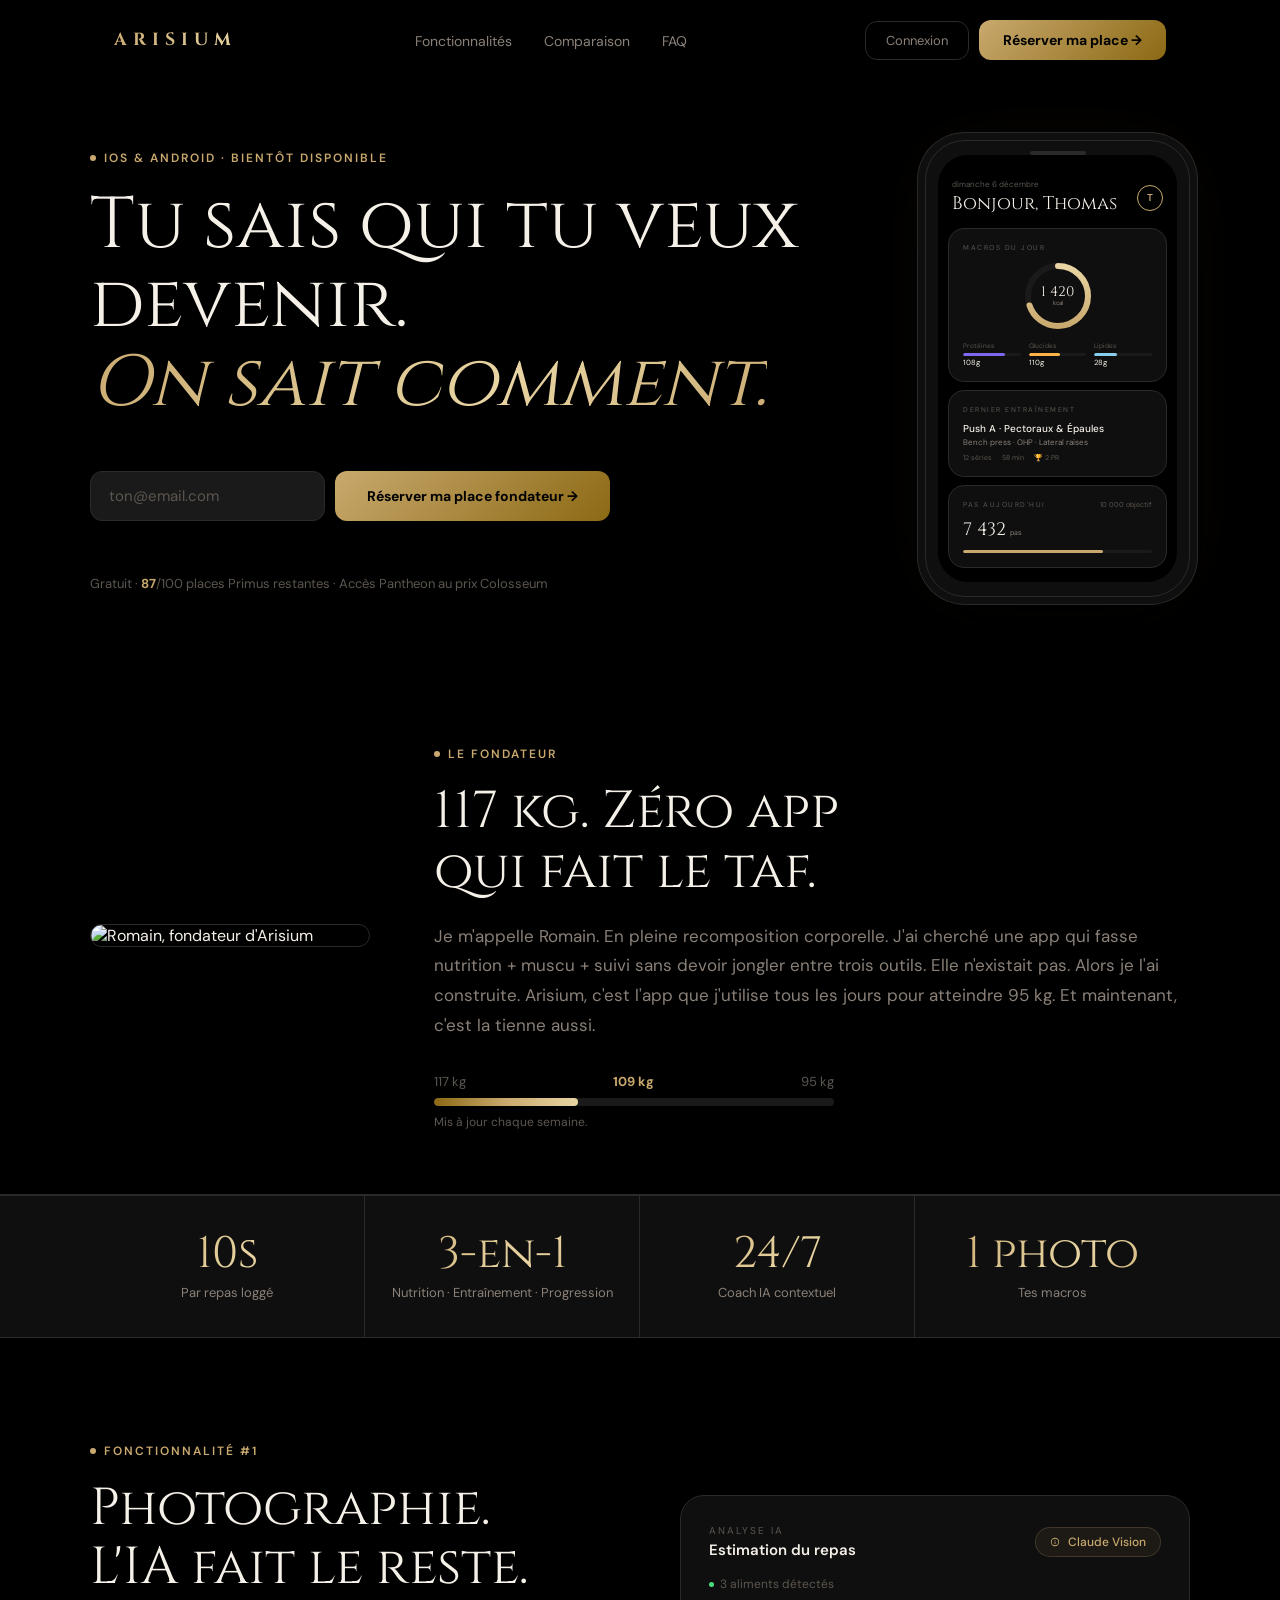
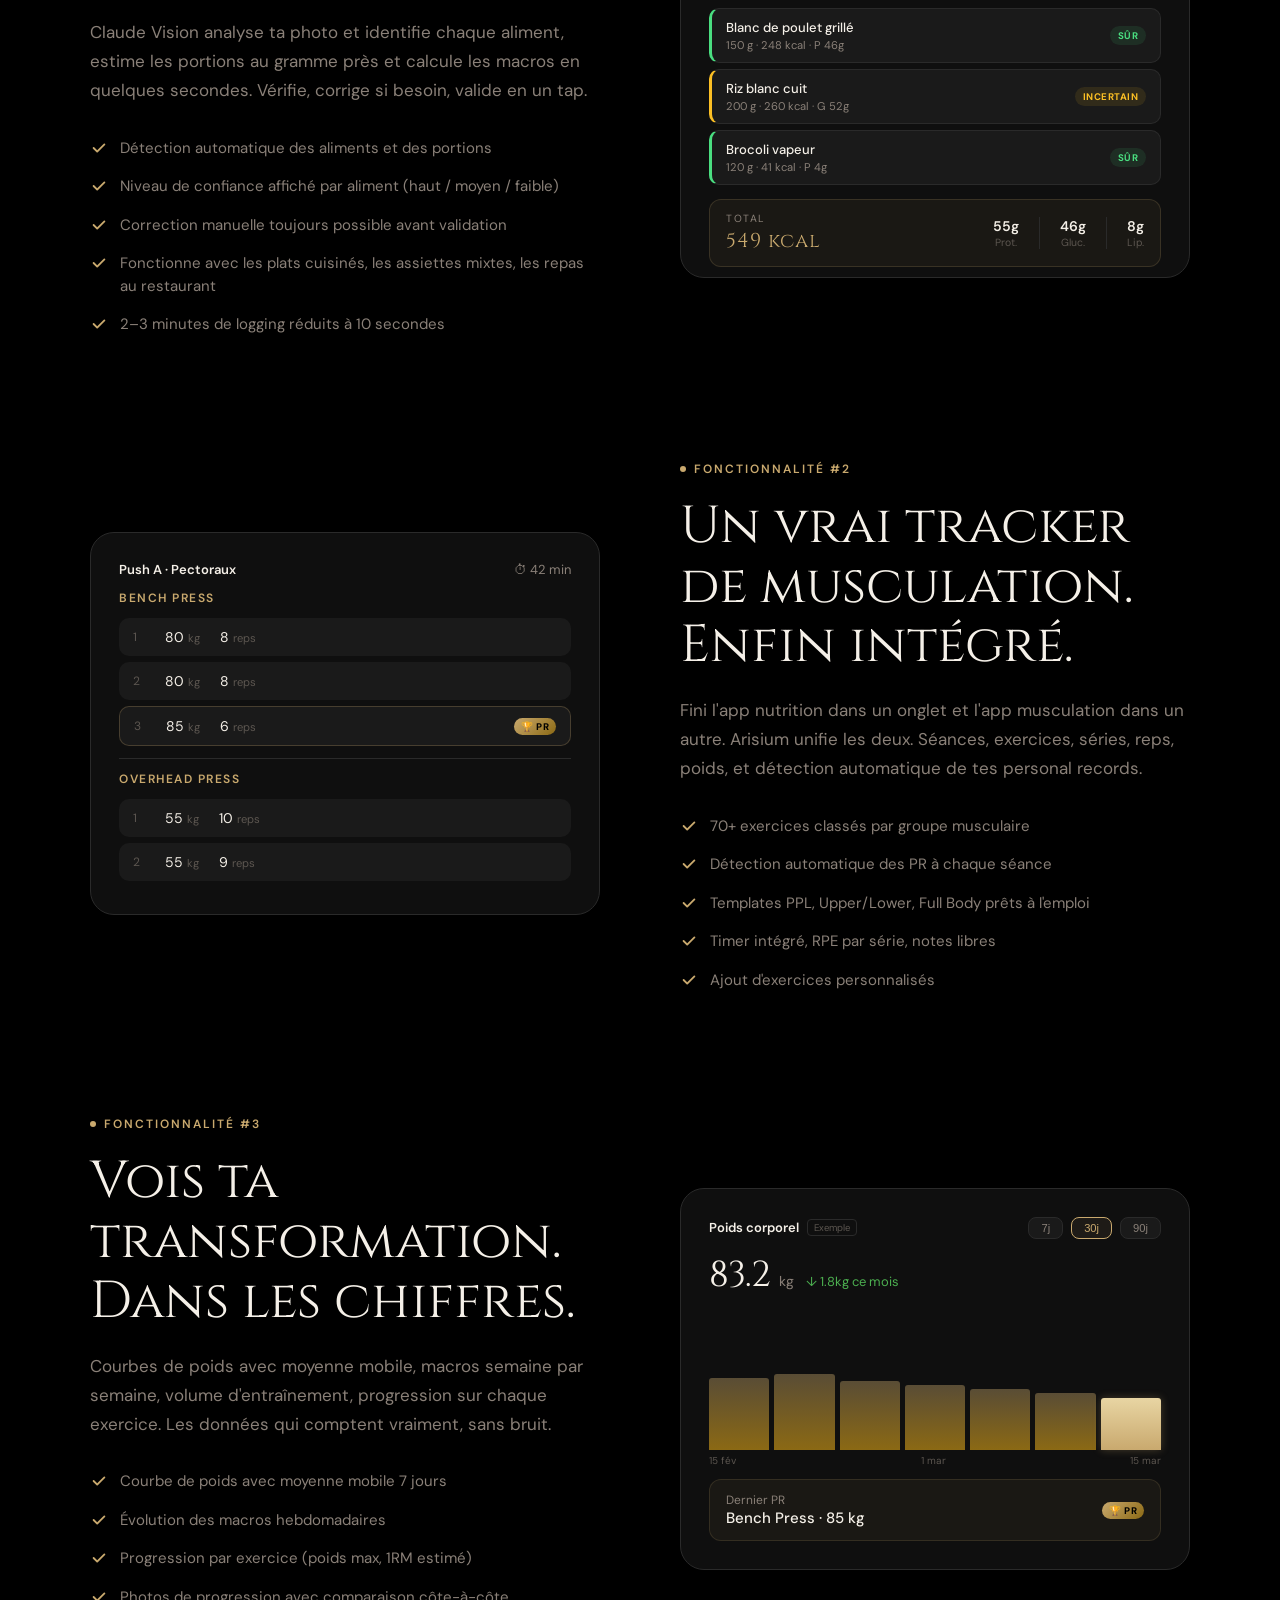
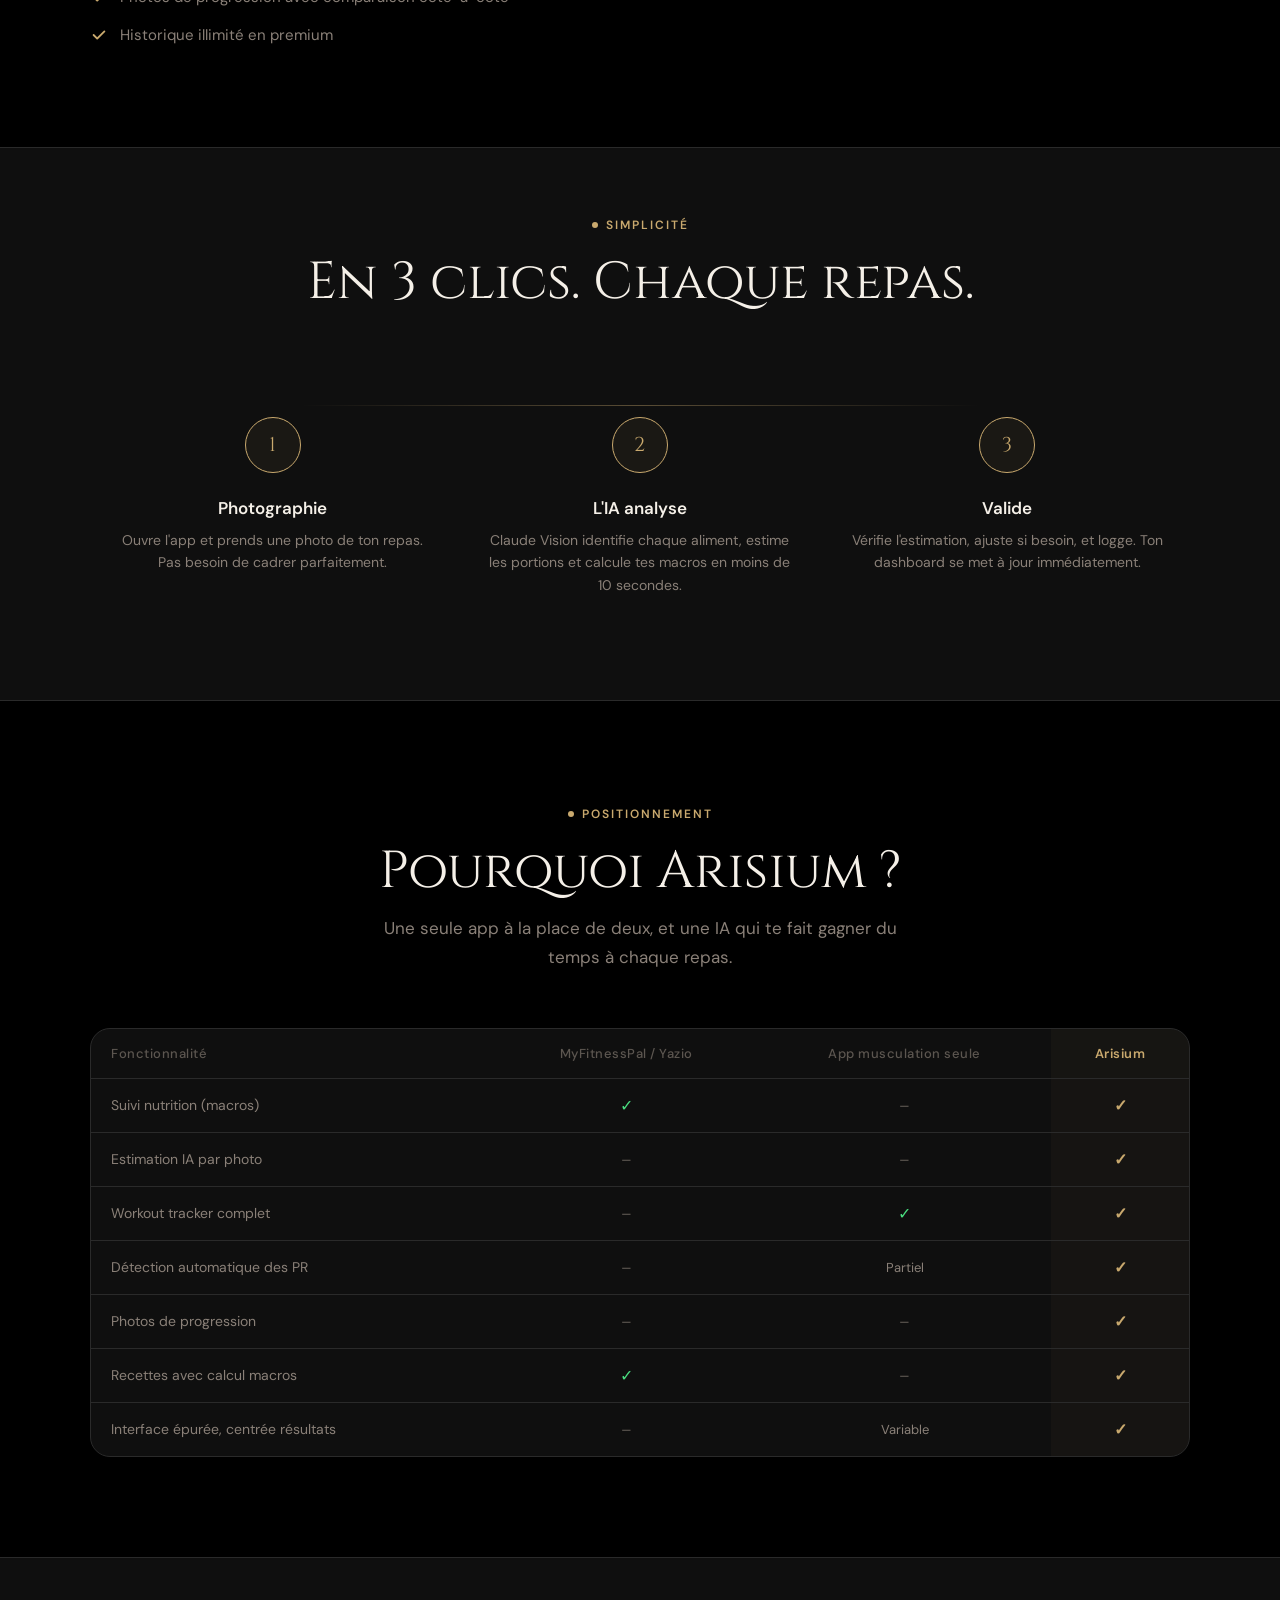
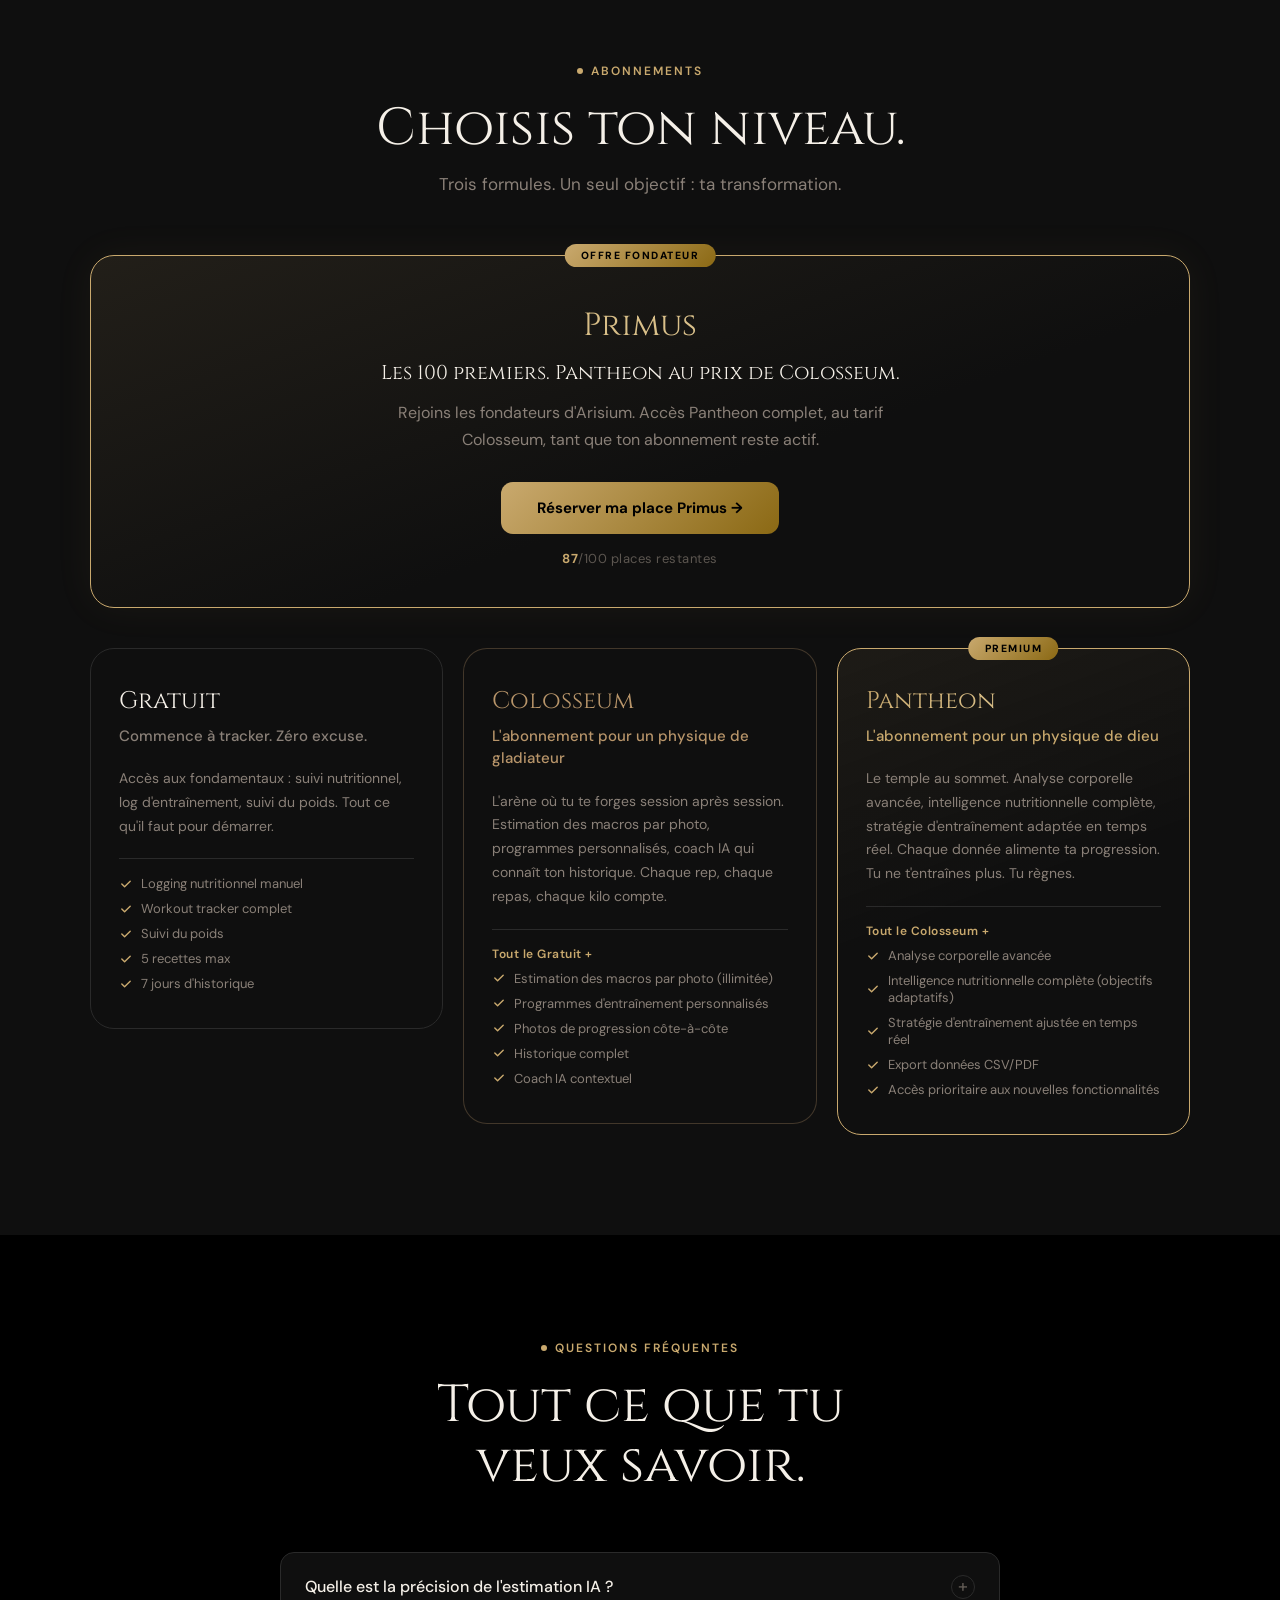
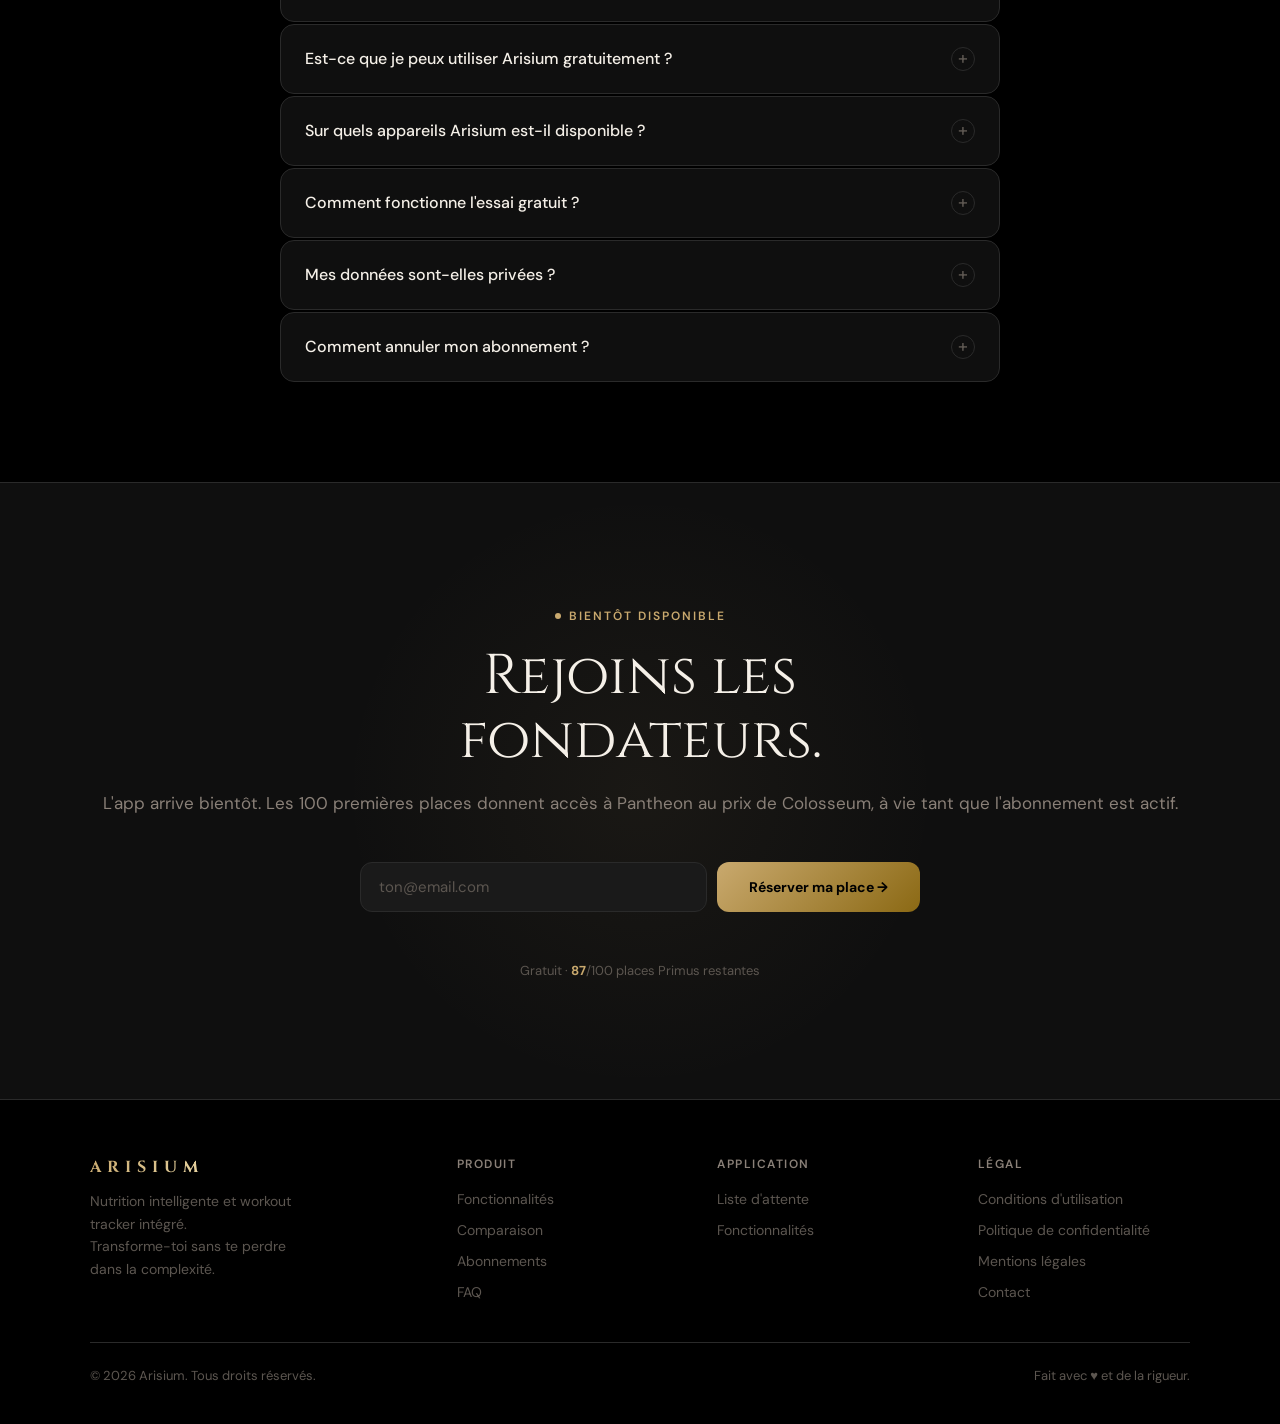
==== commit 06f16288: "fix: cohérence CTAs, Primus différencié, mockup labellisé - Navbar: "Rejoindre la liste" → "Réserver" ====
--- a/index.html
+++ b/index.html
@@ -43,7 +43,7 @@
 
     <div id="nav-auth-area" style="display:flex;align-items:center;gap:10px">
       <button class="btn-outline js-open-auth" style="padding:10px 20px;font-size:0.8125rem;cursor:pointer">Connexion</button>
-      <a href="#waitlist" class="btn-primary nav-cta" style="padding:11px 24px">Rejoindre la liste →</a>
+      <a href="#waitlist" class="btn-primary nav-cta" style="padding:11px 24px">Réserver ma place →</a>
     </div>
 
     <button id="burger" aria-label="Menu" aria-expanded="false">
@@ -59,7 +59,7 @@
       <li><a href="#compare">Comparaison</a></li>
       <li><a href="#faq">FAQ</a></li>
       <li><button class="js-open-auth" style="background:none;border:none;color:#8A8078;font-family:'DM Sans',sans-serif;font-size:0.9375rem;cursor:pointer;text-align:left;padding:0">Connexion / Inscription</button></li>
-      <li style="margin-top:8px"><a href="#waitlist" class="btn-primary" style="text-align:center;display:block">Rejoindre la liste →</a></li>
+      <li style="margin-top:8px"><a href="#waitlist" class="btn-primary" style="text-align:center;display:block">Réserver ma place →</a></li>
     </ul>
   </div>
 </nav>
@@ -453,7 +453,10 @@
       <div class="feature-visual fade-up delay-2">
         <div class="feature-visual-inner" style="justify-content:flex-start">
           <div style="display:flex;align-items:center;justify-content:space-between">
-            <span style="font-size:0.8125rem;font-weight:600;color:#F5F0E8">Poids corporel</span>
+            <div style="display:flex;align-items:center;gap:8px">
+              <span style="font-size:0.8125rem;font-weight:600;color:#F5F0E8">Poids corporel</span>
+              <span style="font-size:0.6rem;color:#5C5650;border:1px solid #2A2A2A;border-radius:4px;padding:1px 6px">Exemple</span>
+            </div>
             <div style="display:flex;gap:8px">
               <button style="padding:4px 12px;border-radius:8px;border:1px solid #2A2A2A;background:#1A1A1A;color:#8A8078;font-size:0.7rem;cursor:pointer">7j</button>
               <button style="padding:4px 12px;border-radius:8px;border:1px solid #C9A96E;background:rgba(201,169,110,0.08);color:#C9A96E;font-size:0.7rem;cursor:pointer">30j</button>
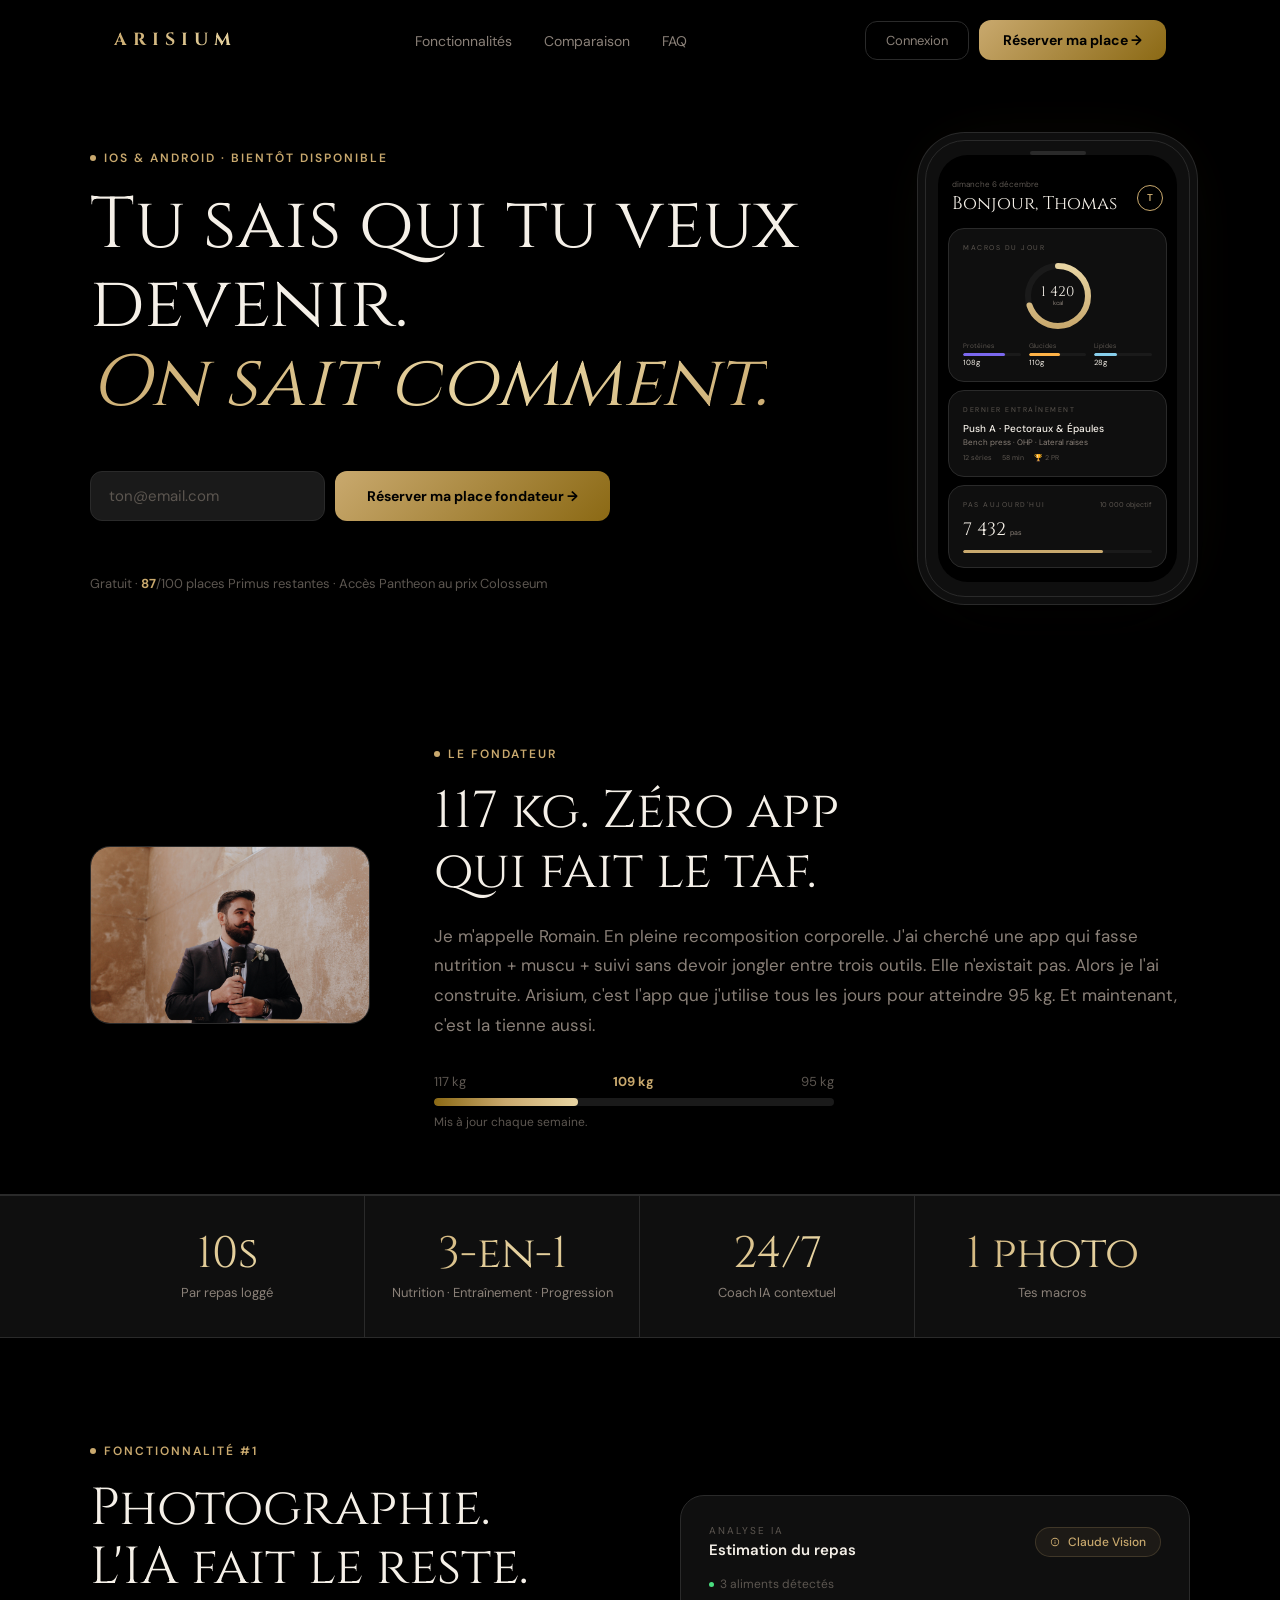
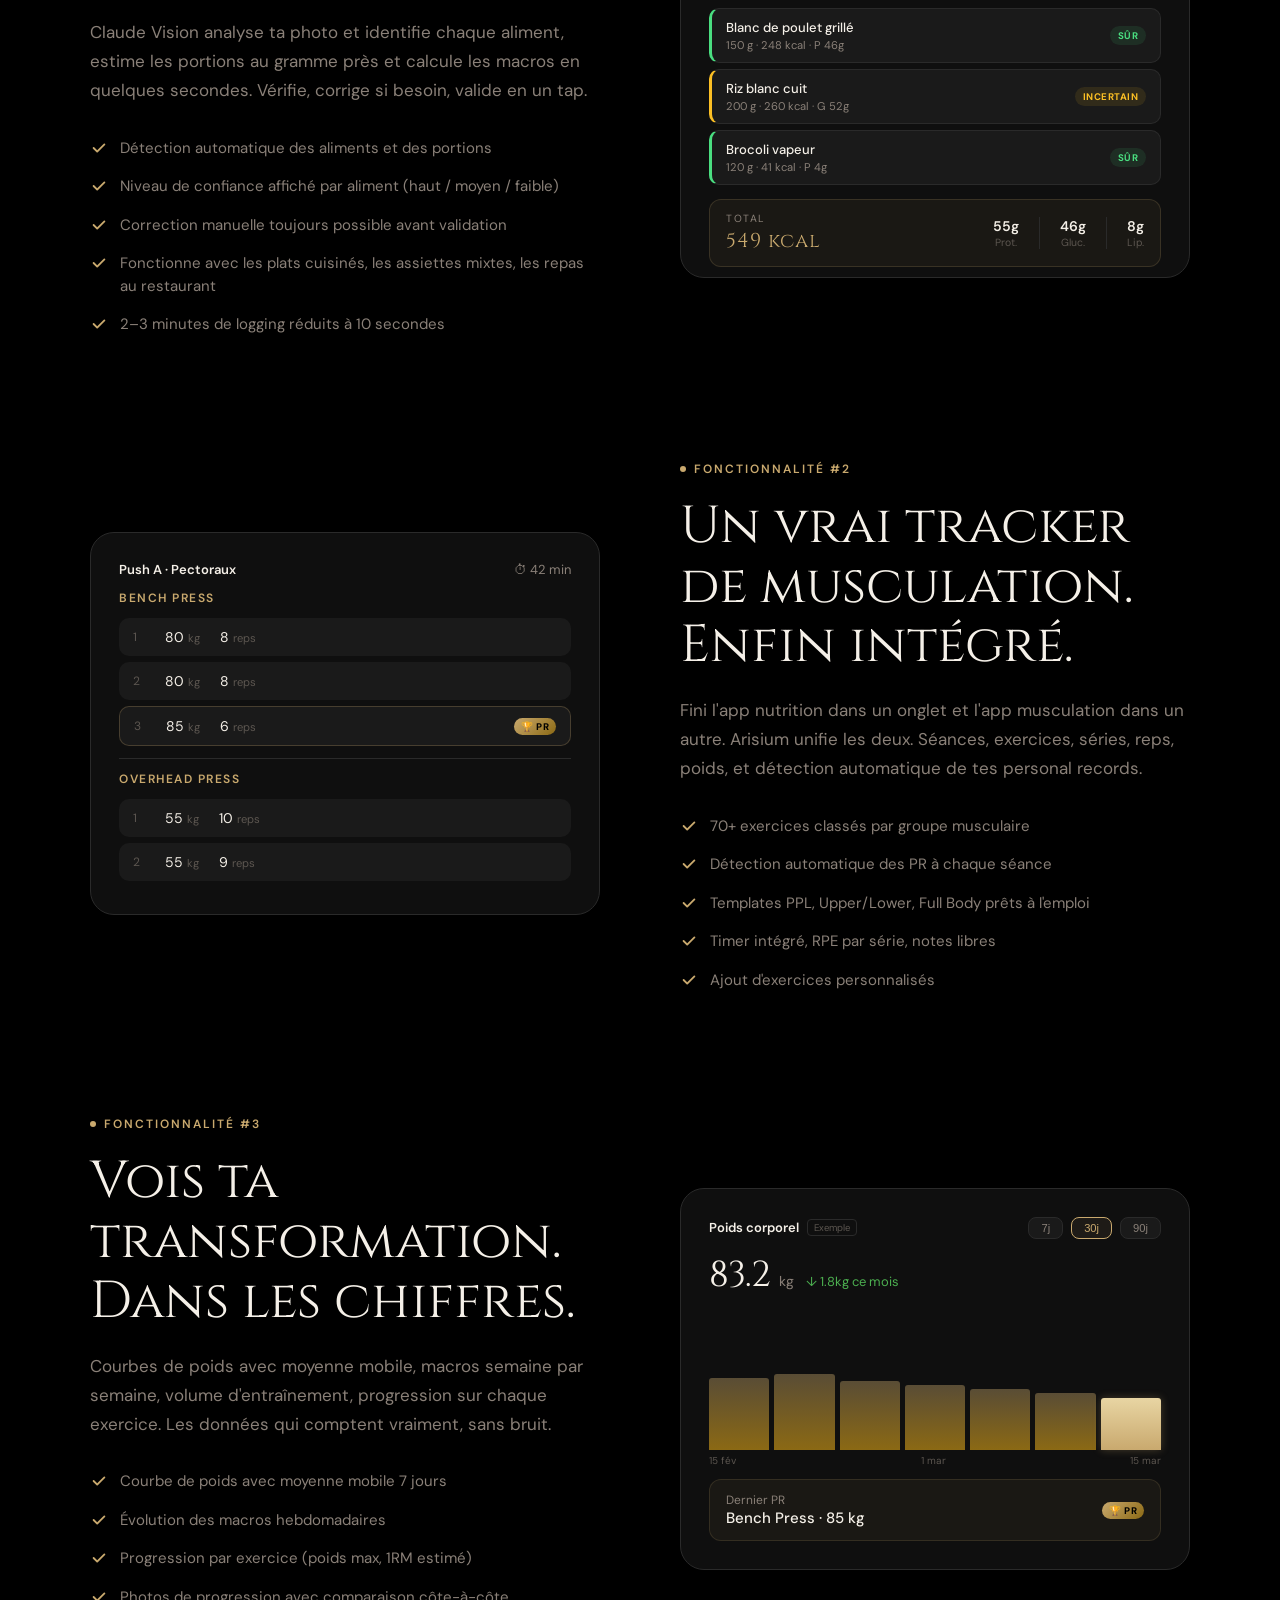
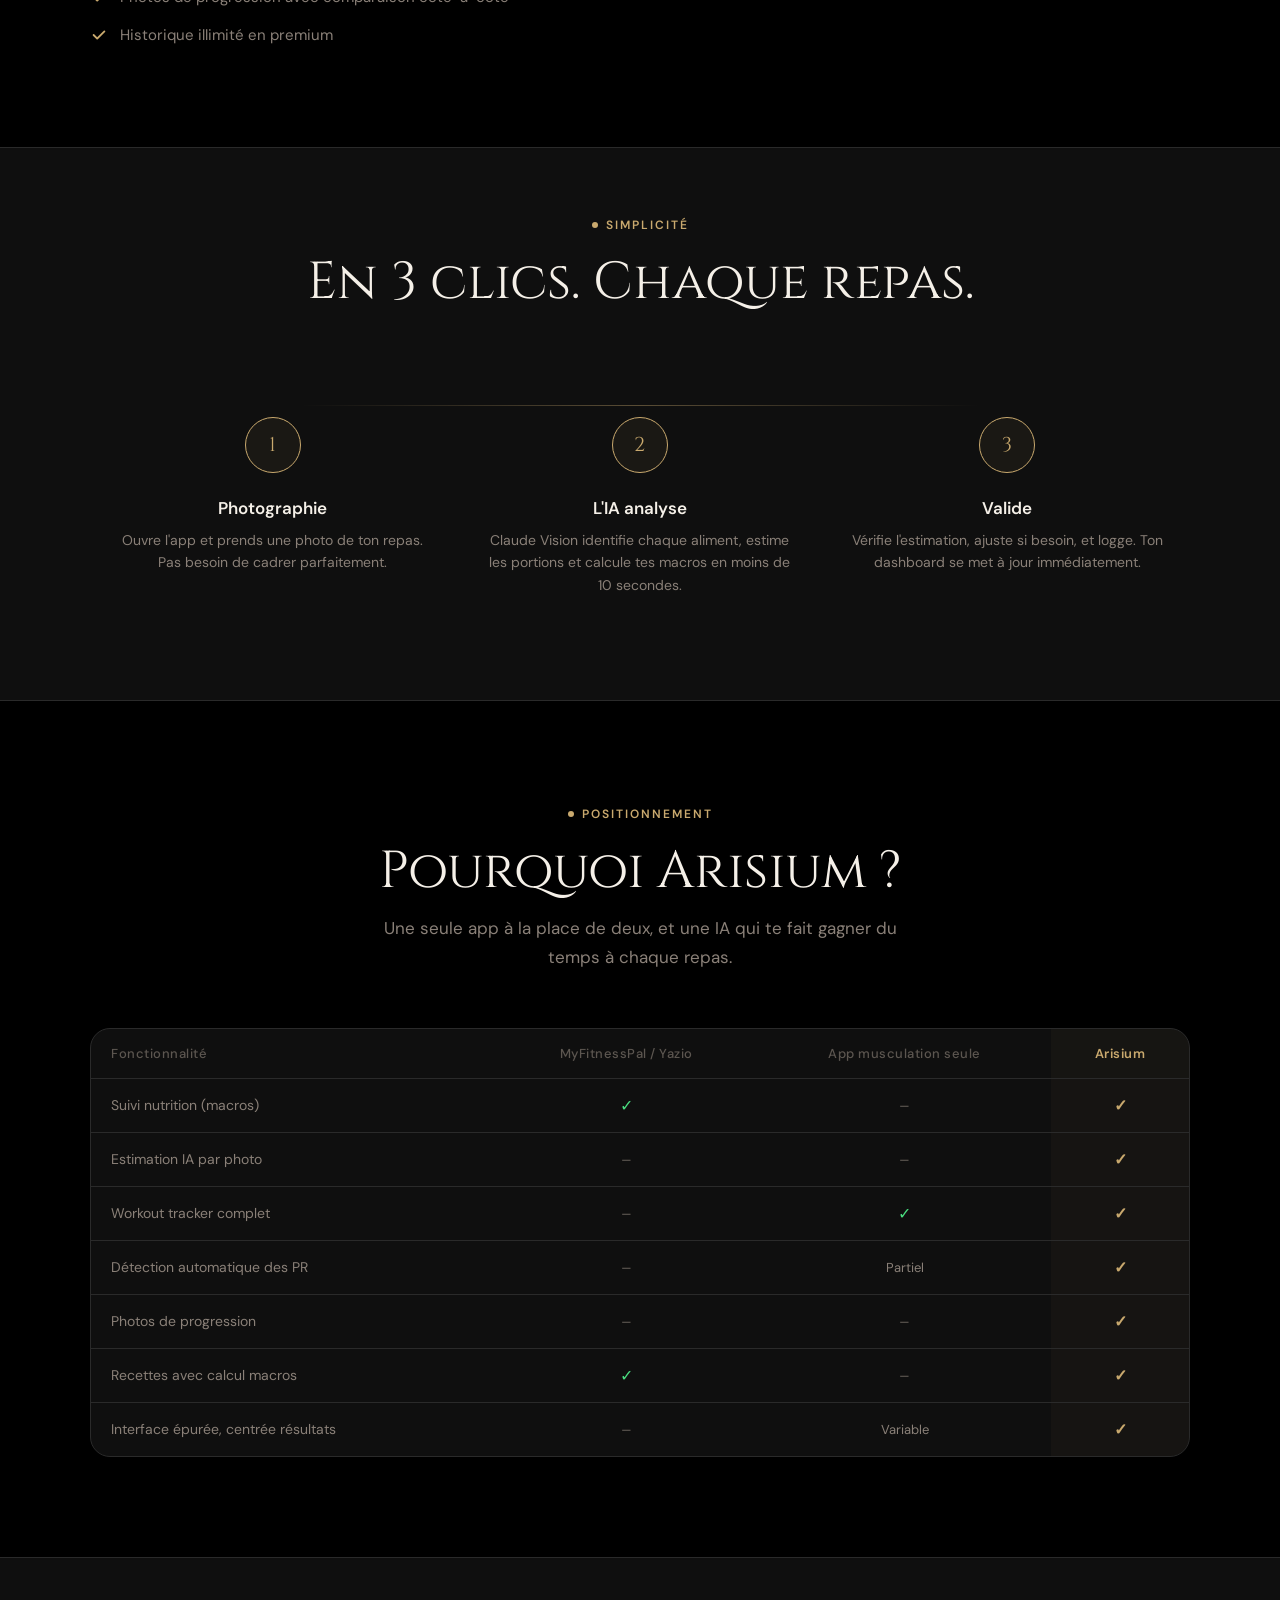
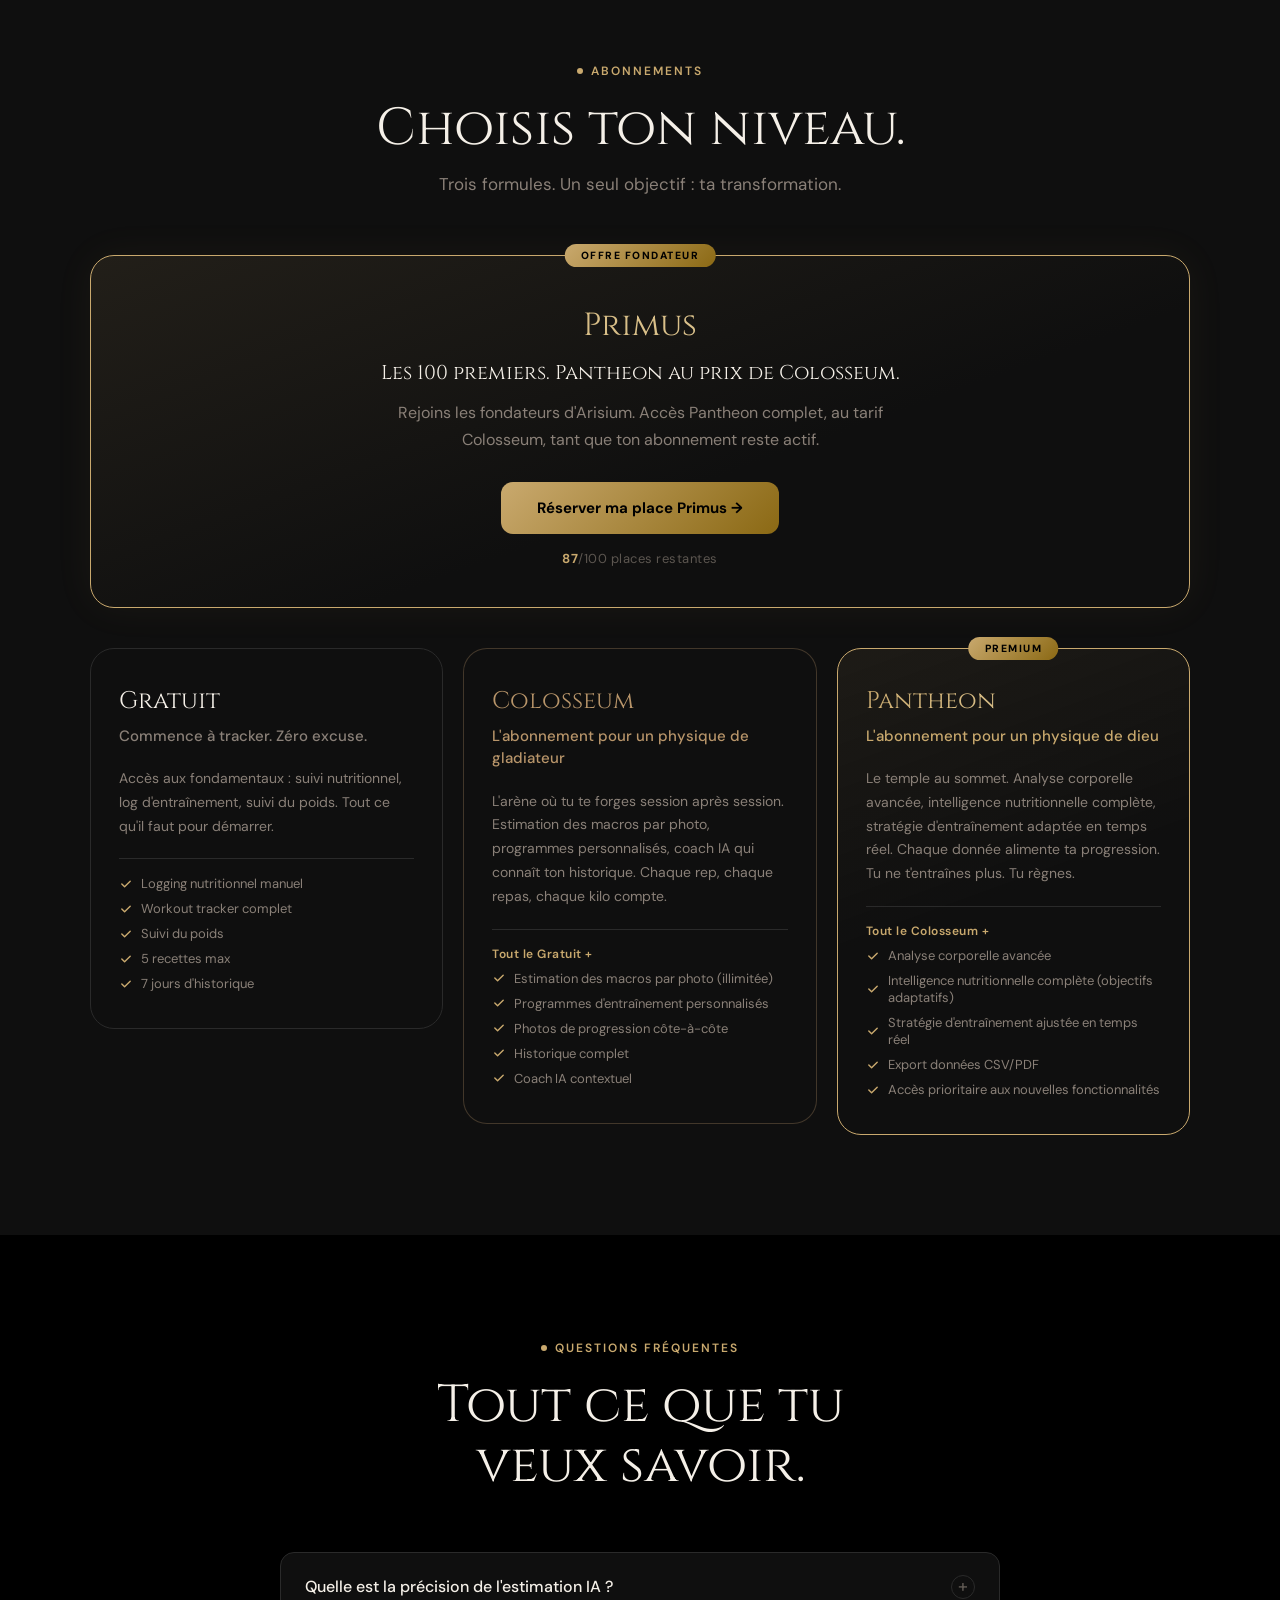
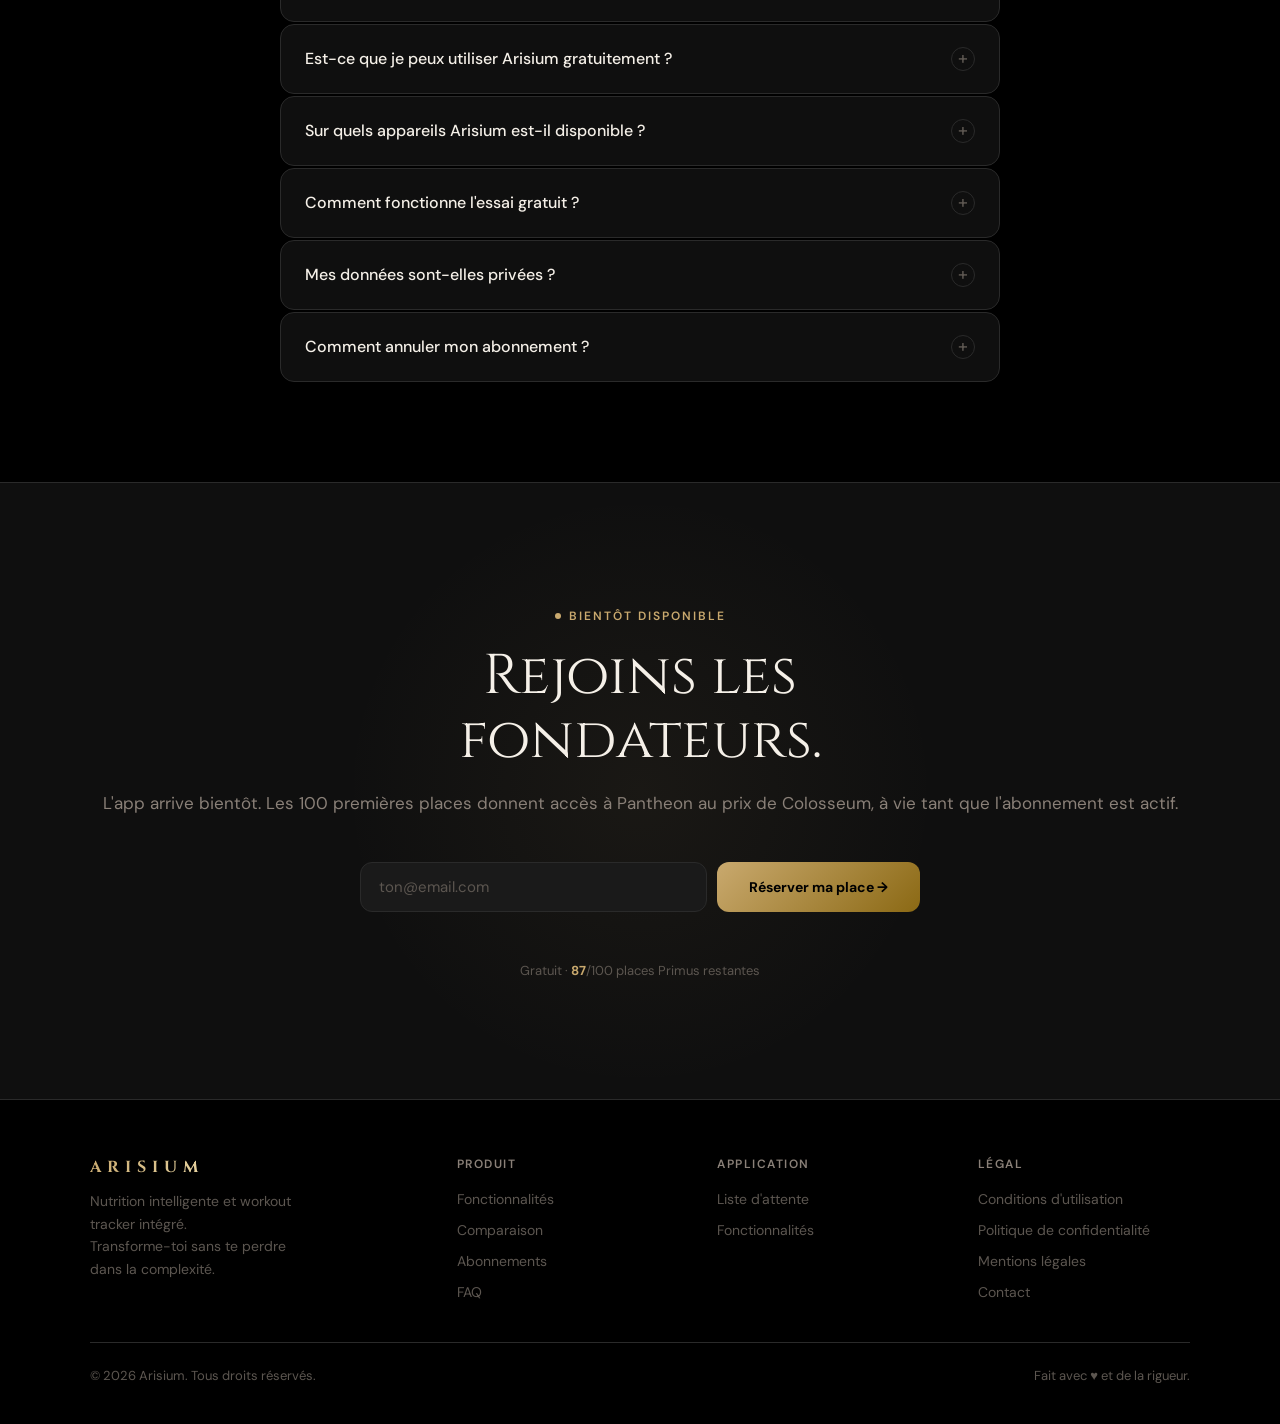
==== commit c58c139b: "feat: ajout images fondateur + OG, mise à jour chemin og:image" ====
--- a/index.html
+++ b/index.html
@@ -12,7 +12,7 @@
   <meta property="og:url"         content="https://arisium.app" />
   <meta property="og:title"       content="Arisium | Nutrition & Musculation, Coach IA tout-en-un" />
   <meta property="og:description" content="Arisium. Nutrition, entraînement et progression corporelle dans une seule app. Macros par photo, programmes personnalisés, coach IA. Tu sais qui tu veux devenir. On sait comment." />
-  <meta property="og:image"       content="https://arisium.app/og.png" />
+  <meta property="og:image"       content="https://arisium.app/img/og.png" />
 
   <!-- Twitter Card -->
   <meta name="twitter:card"        content="summary_large_image" />
@@ -198,8 +198,7 @@
       <!-- Photo -->
       <div class="founder-photo-wrap fade-up">
         <div class="founder-photo">
-          <!-- Remplacer le src par ta vraie photo -->
-          <img src="https://placehold.co/400x480/0F0F0F/C9A96E?text=Romain" alt="Romain, fondateur d'Arisium" class="founder-img" />
+          <img src="img/founder.jpg" alt="Romain, fondateur d'Arisium" class="founder-img" />
         </div>
       </div>
 
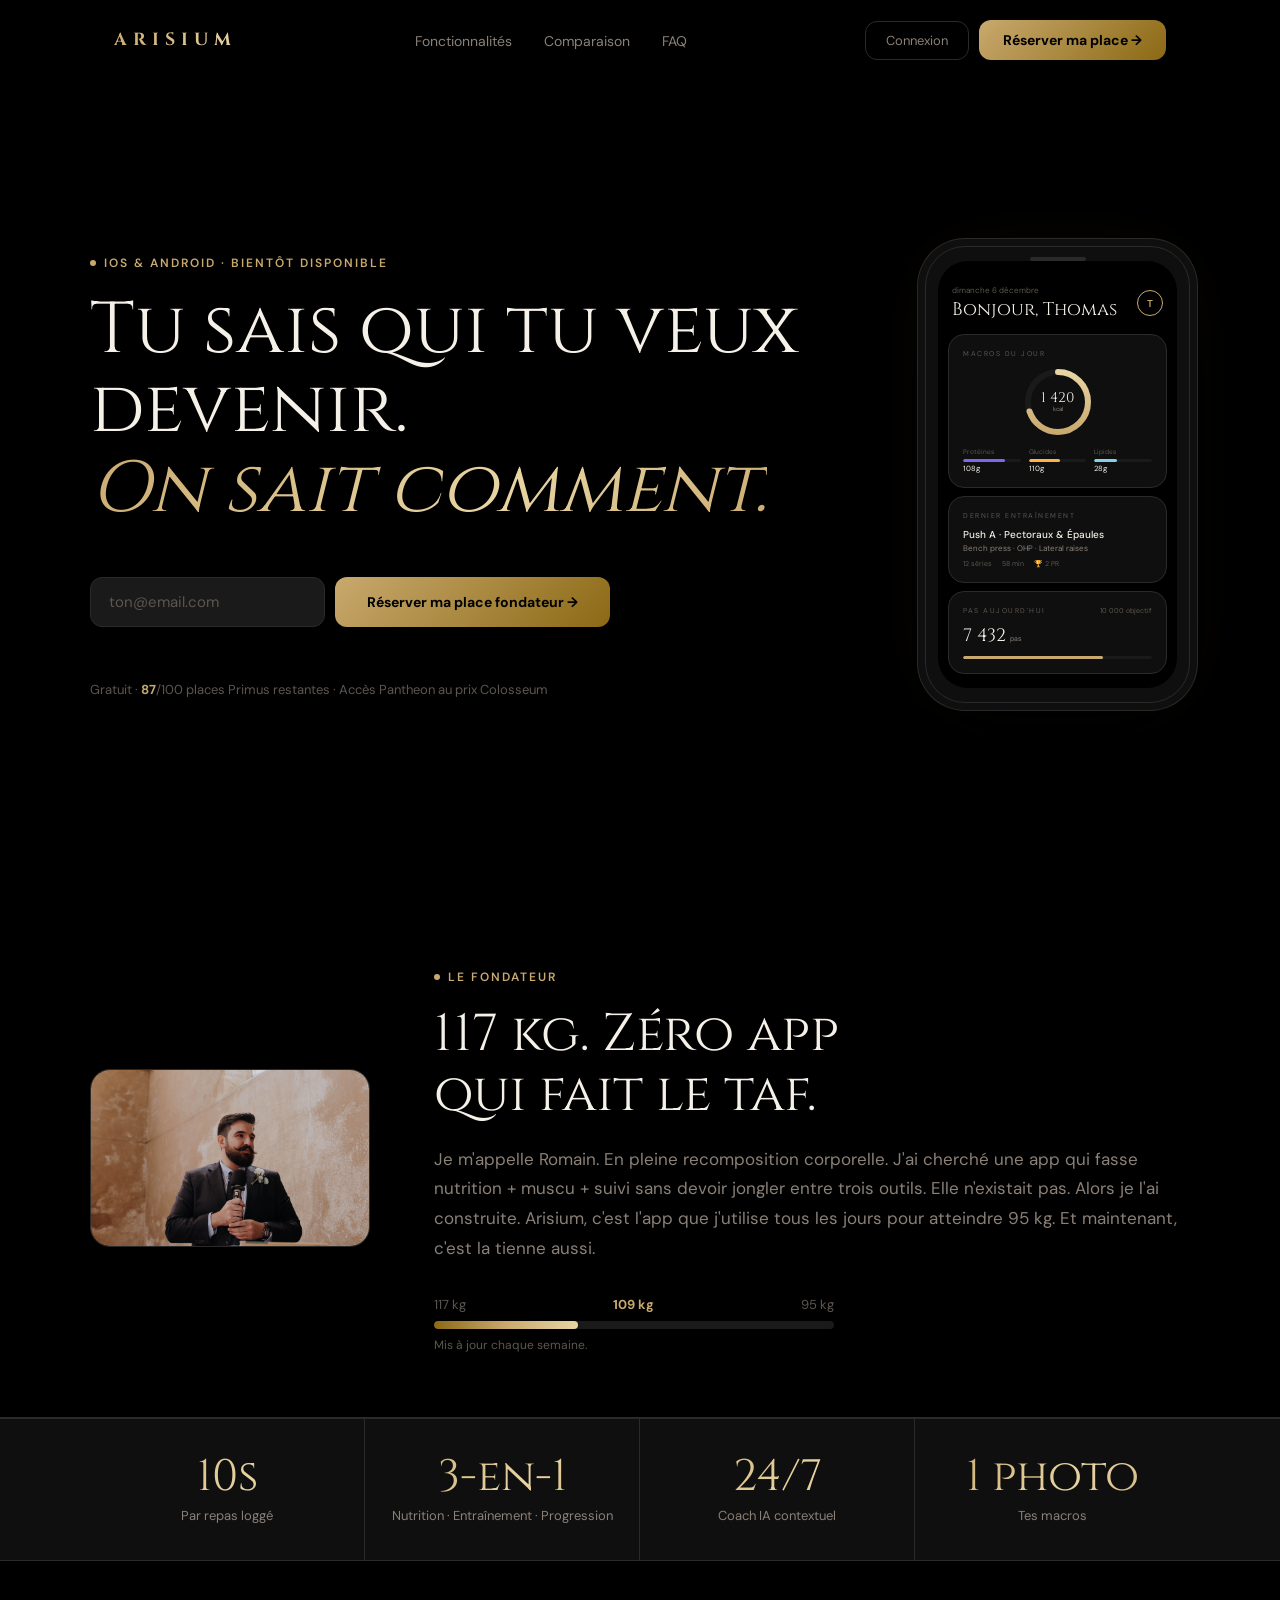
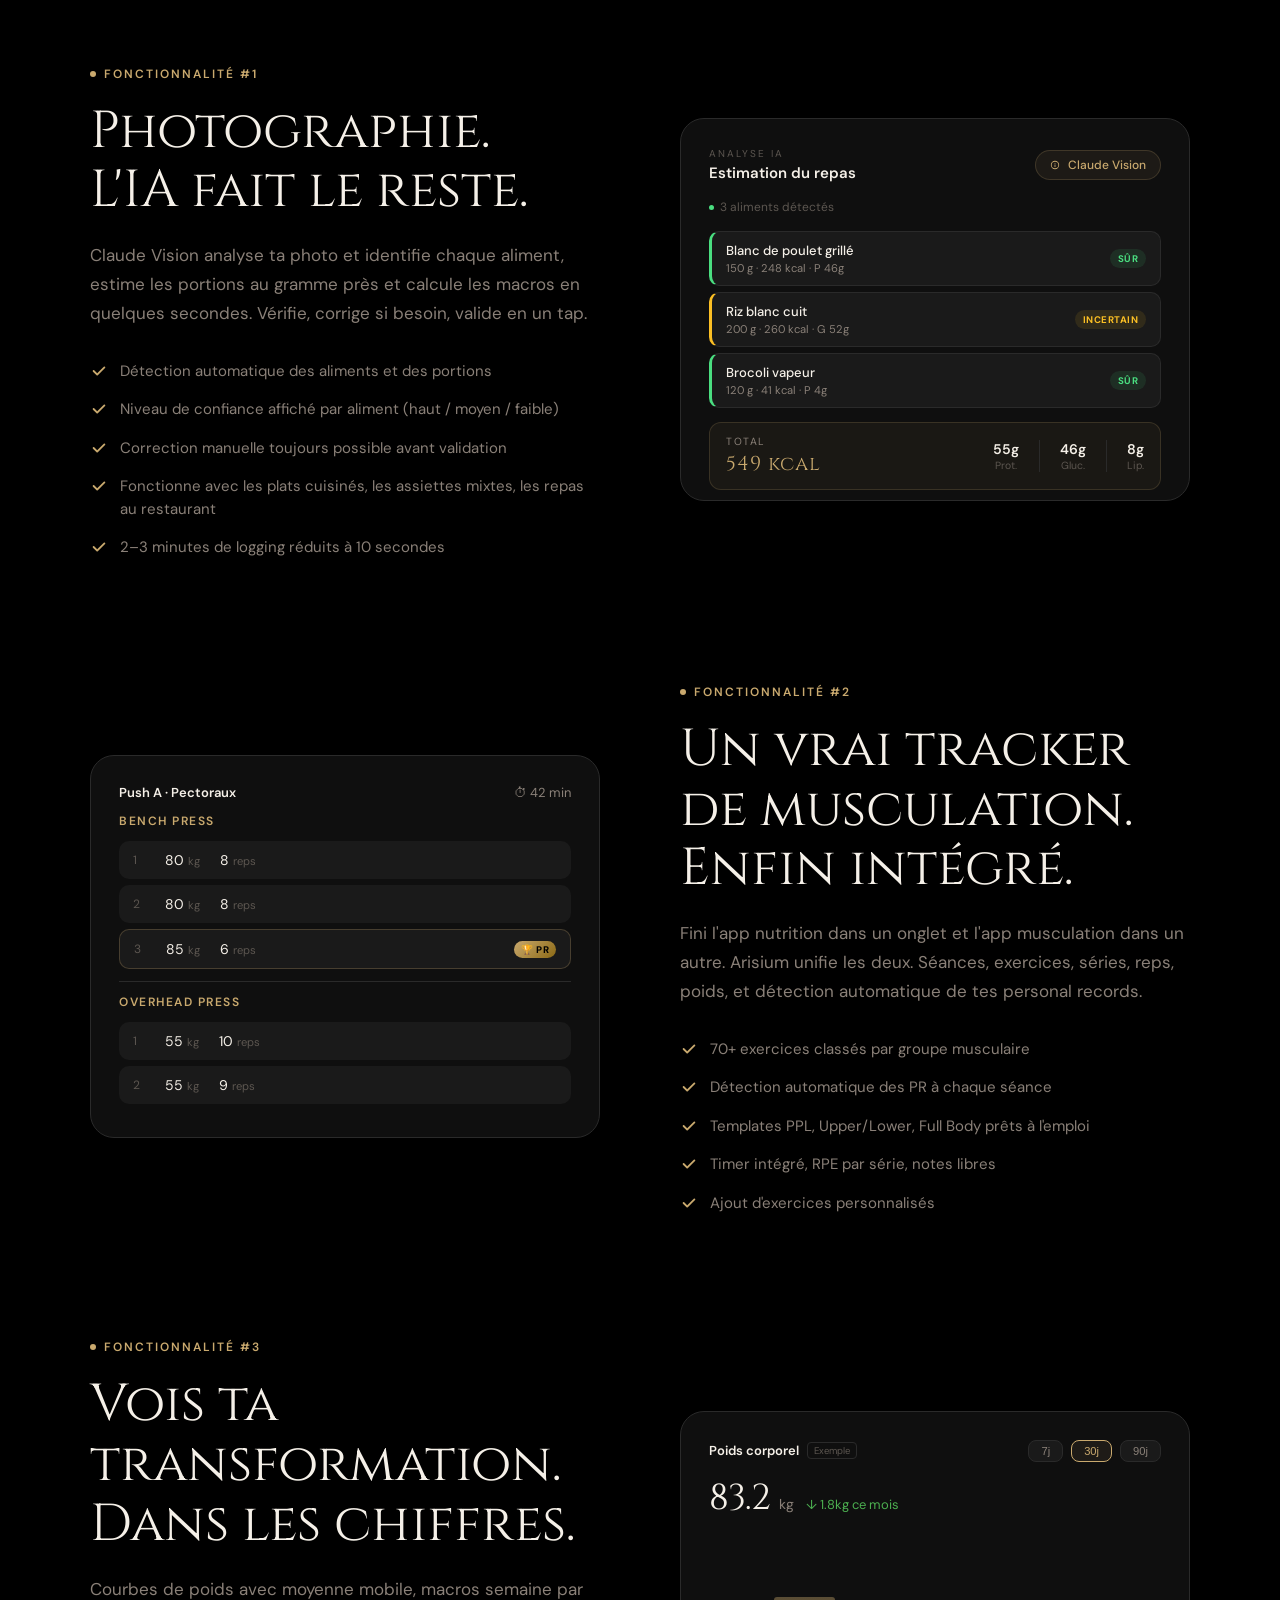
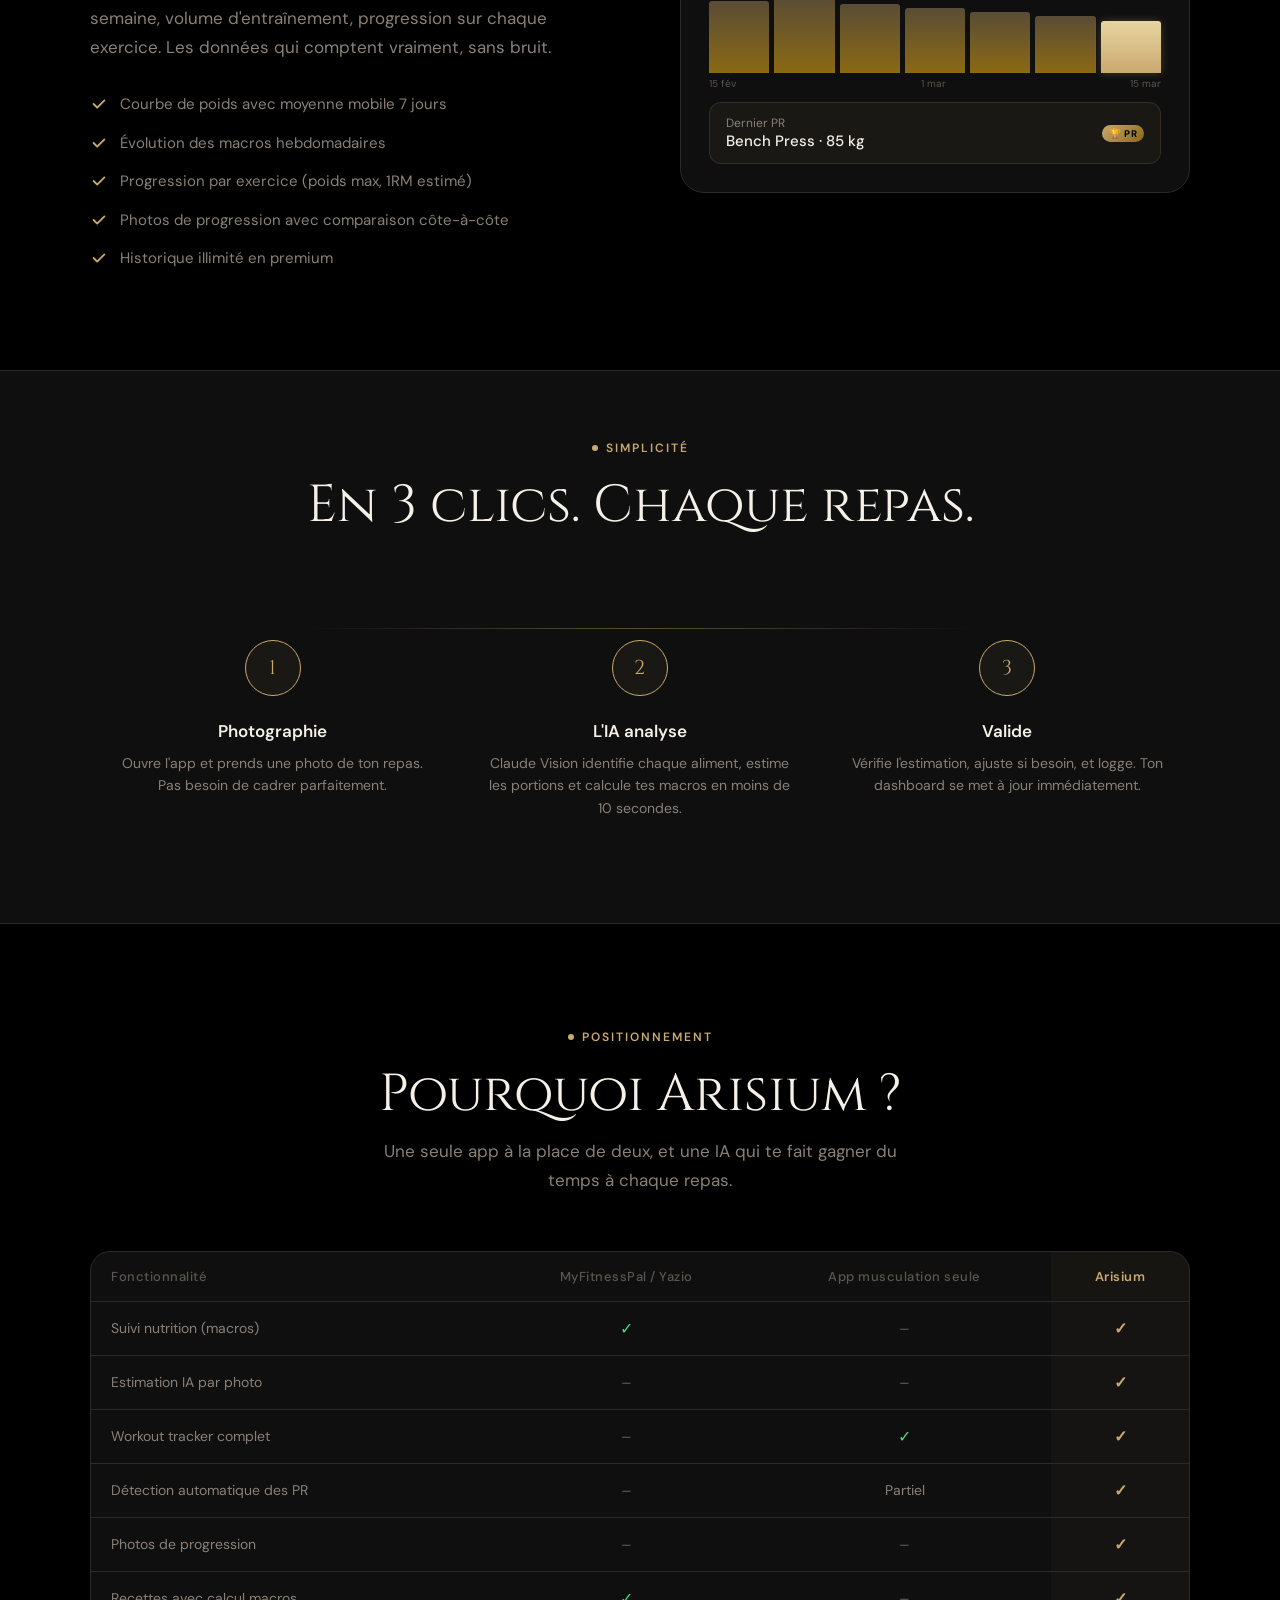
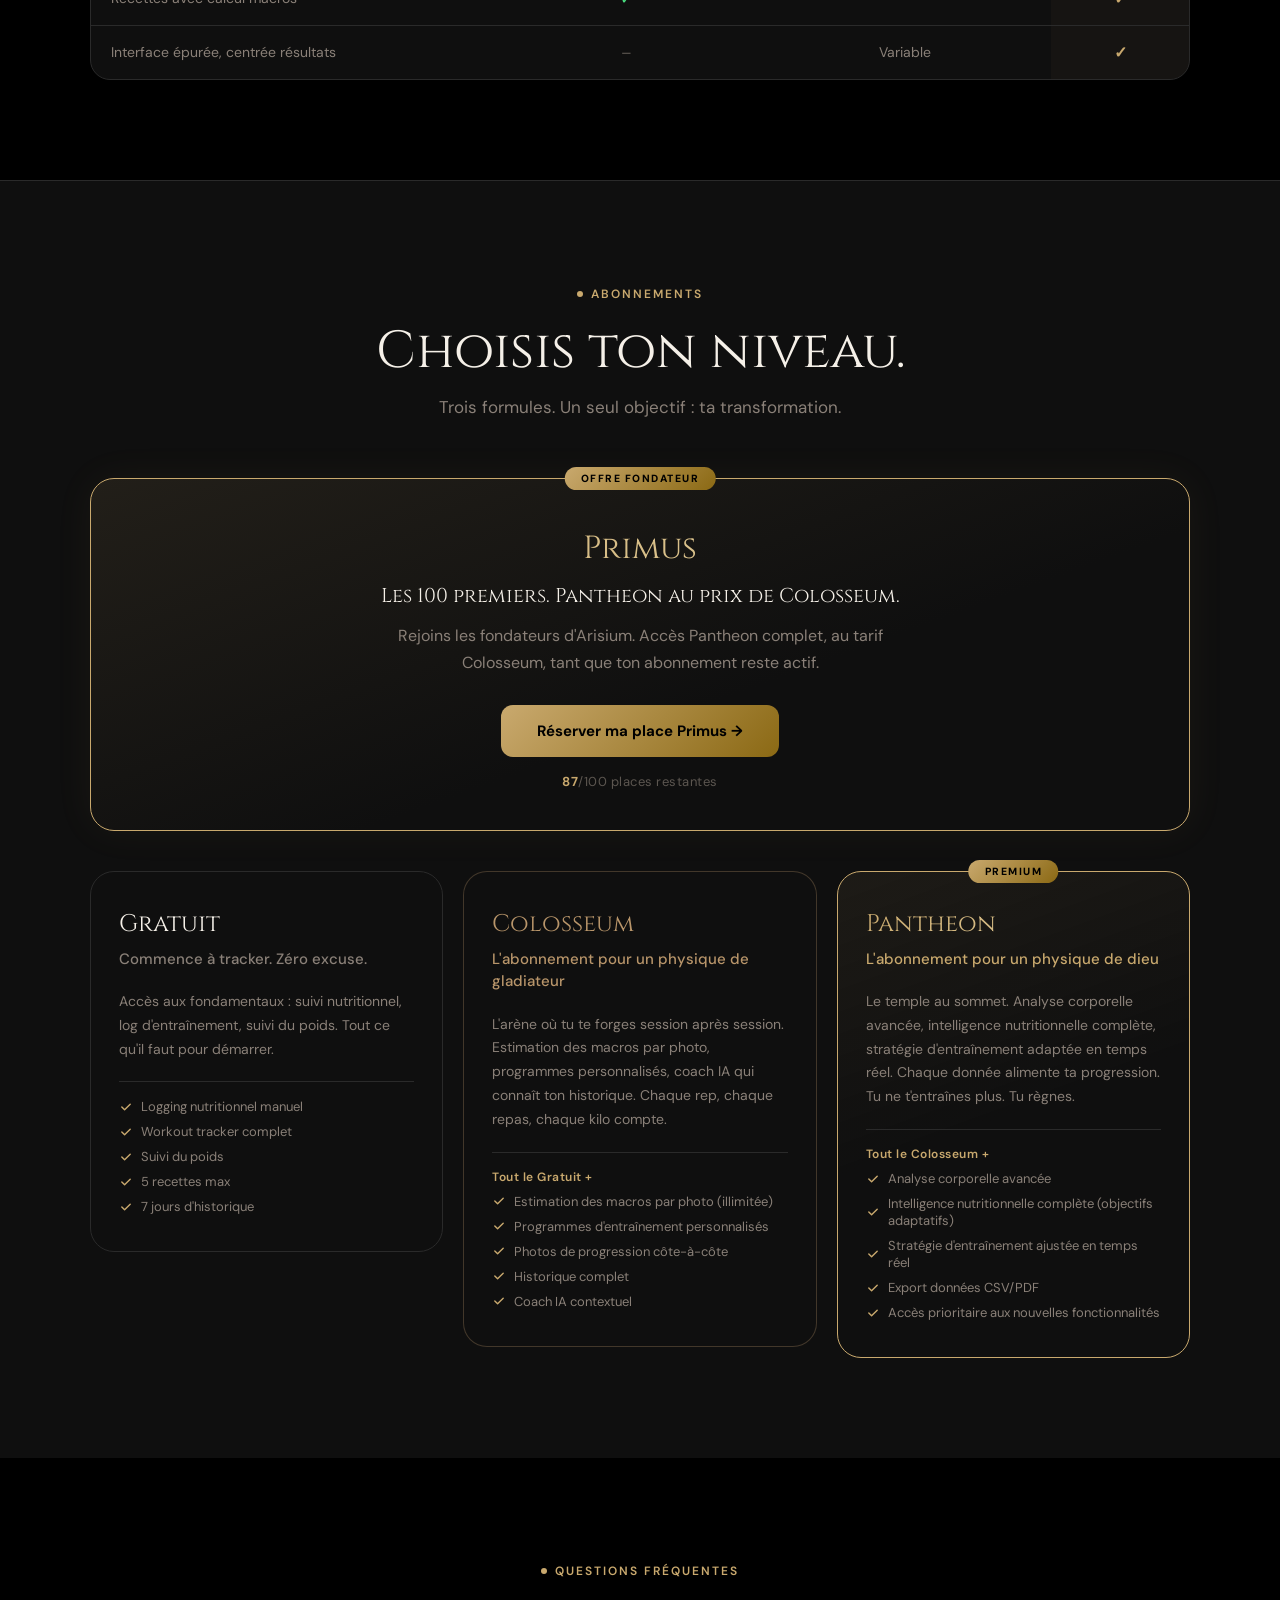
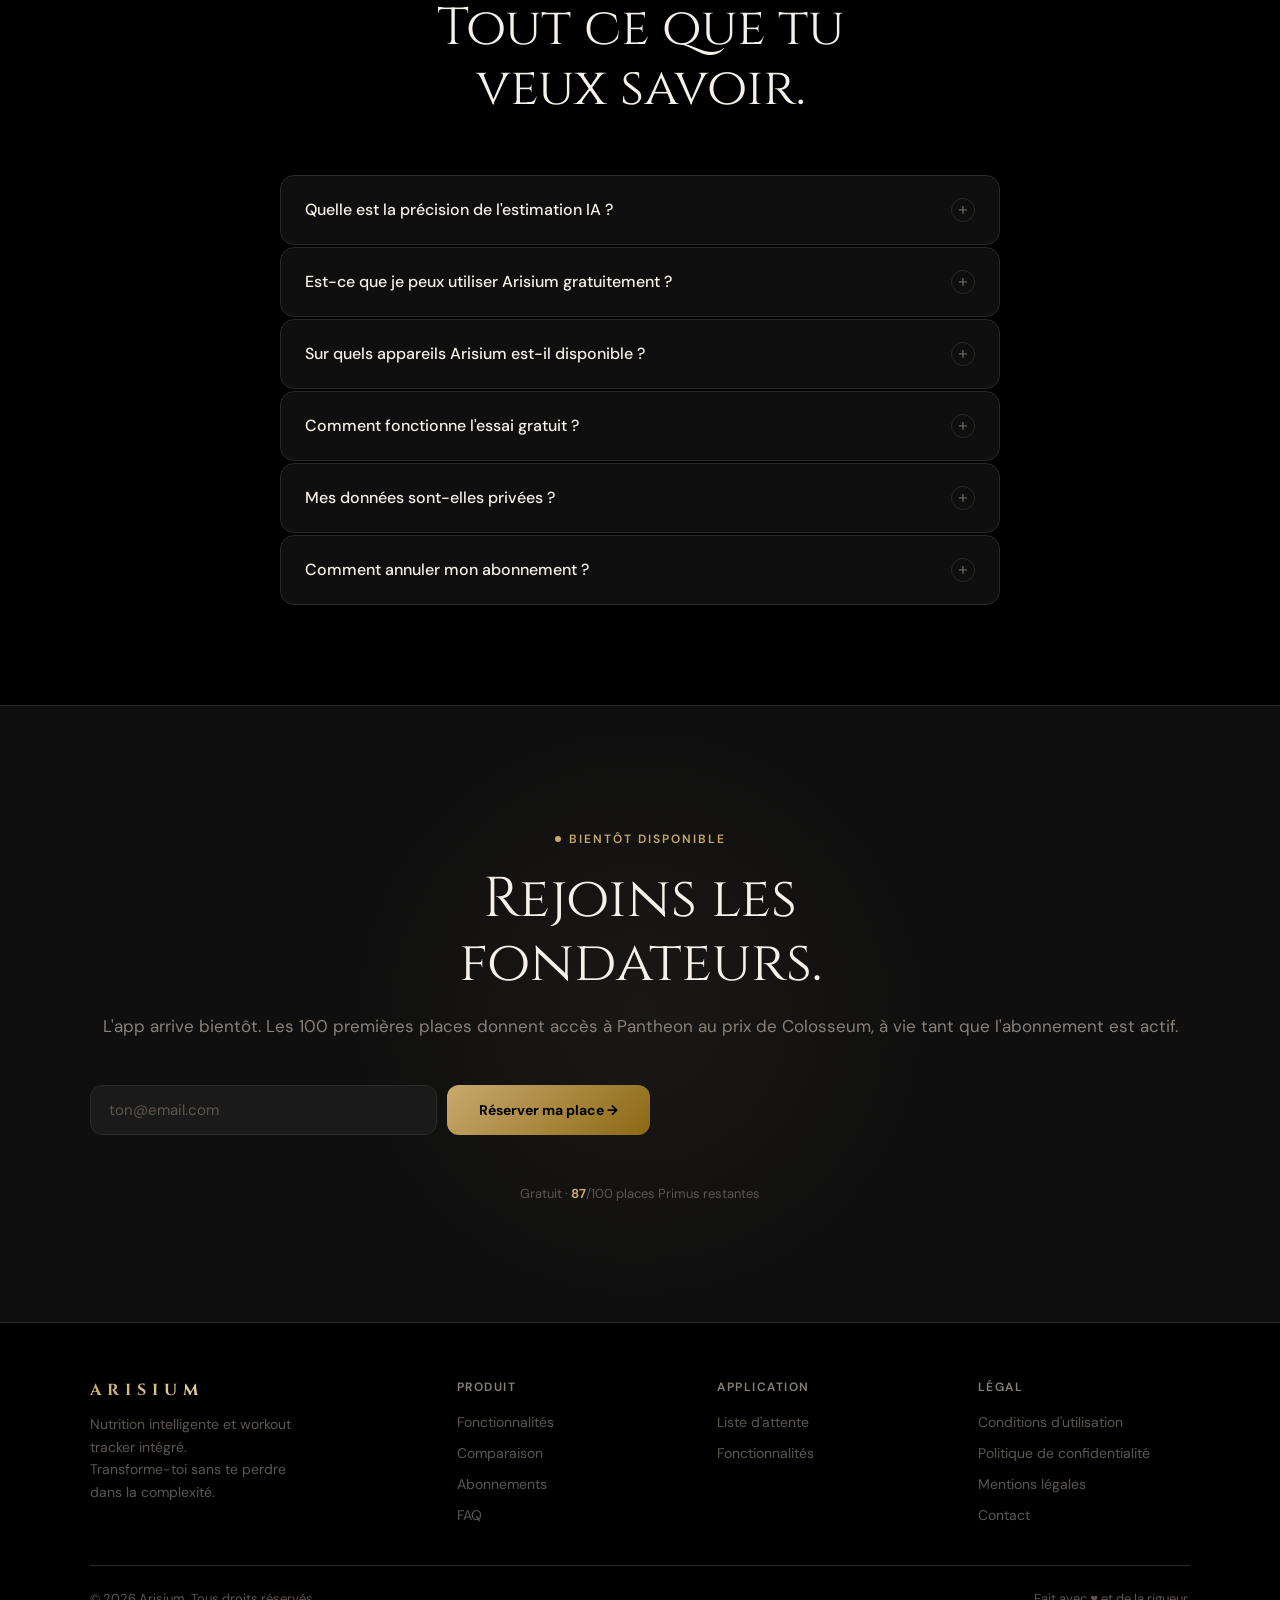
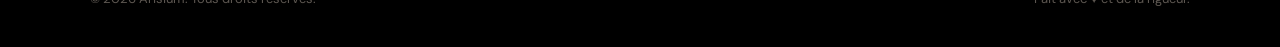
==== commit b512f8f8: "security: audit complet — CSP durci, innerHTML éliminé, rate limiting auth - Supprime 'unsafe-inline" ====
--- a/index.html
+++ b/index.html
@@ -9,15 +9,18 @@
 
   <!-- Open Graph -->
   <meta property="og:type"        content="website" />
-  <meta property="og:url"         content="https://arisium.app" />
+  <meta property="og:url"         content="https://www.arisium.app/" />
   <meta property="og:title"       content="Arisium | Nutrition & Musculation, Coach IA tout-en-un" />
   <meta property="og:description" content="Arisium. Nutrition, entraînement et progression corporelle dans une seule app. Macros par photo, programmes personnalisés, coach IA. Tu sais qui tu veux devenir. On sait comment." />
-  <meta property="og:image"       content="https://arisium.app/img/og.png" />
+  <meta property="og:image"       content="https://www.arisium.app/img/og.png" />
 
   <!-- Twitter Card -->
   <meta name="twitter:card"        content="summary_large_image" />
+  <meta property="twitter:domain"  content="arisium.app" />
+  <meta property="twitter:url"     content="https://www.arisium.app/" />
   <meta name="twitter:title"       content="Arisium | Nutrition & Musculation, Coach IA tout-en-un" />
   <meta name="twitter:description" content="Arisium. Nutrition, entraînement et progression corporelle dans une seule app. Macros par photo, programmes personnalisés, coach IA. Tu sais qui tu veux devenir. On sait comment." />
+  <meta name="twitter:image"       content="https://www.arisium.app/img/og.png" />
 
   <!-- Fonts -->
   <link rel="preconnect" href="https://fonts.googleapis.com" />
@@ -41,9 +44,9 @@
       <li><a href="#faq">FAQ</a></li>
     </ul>
 
-    <div id="nav-auth-area" style="display:flex;align-items:center;gap:10px">
-      <button class="btn-outline js-open-auth" style="padding:10px 20px;font-size:0.8125rem;cursor:pointer">Connexion</button>
-      <a href="#waitlist" class="btn-primary nav-cta" style="padding:11px 24px">Réserver ma place →</a>
+    <div id="nav-auth-area">
+      <button class="btn-outline nav-auth-login js-open-auth">Connexion</button>
+      <a href="#waitlist" class="btn-primary nav-cta">Réserver ma place →</a>
     </div>
 
     <button id="burger" aria-label="Menu" aria-expanded="false">
@@ -58,8 +61,8 @@
       <li><a href="#features">Fonctionnalités</a></li>
       <li><a href="#compare">Comparaison</a></li>
       <li><a href="#faq">FAQ</a></li>
-      <li><button class="js-open-auth" style="background:none;border:none;color:#8A8078;font-family:'DM Sans',sans-serif;font-size:0.9375rem;cursor:pointer;text-align:left;padding:0">Connexion / Inscription</button></li>
-      <li style="margin-top:8px"><a href="#waitlist" class="btn-primary" style="text-align:center;display:block">Réserver ma place →</a></li>
+      <li><button class="mobile-auth-btn js-open-auth">Connexion / Inscription</button></li>
+      <li class="mobile-menu-cta"><a href="#waitlist" class="btn-primary">Réserver ma place →</a></li>
     </ul>
   </div>
 </nav>
@@ -77,13 +80,13 @@
           iOS &amp; Android · Bientôt disponible
         </div>
 
-        <h1 class="fade-up delay-1" style="font-family:'Cinzel',serif;font-weight:400;font-size:clamp(2.75rem,6vw,4.5rem);line-height:1.1;color:#F5F0E8;margin-bottom:48px">
+        <h1 class="hero-title fade-up delay-1">
           Tu sais qui tu veux devenir.<br>
-          <em class="gold-text" style="font-style:italic">On sait comment.</em>
+          <em class="gold-text hero-subtitle">On sait comment.</em>
         </h1>
 
-        <div class="fade-up delay-2" style="margin-bottom:24px">
-          <form class="waitlist-form" id="waitlist-hero" onsubmit="handleWaitlist(event,'hero')">
+        <div class="hero-waitlist-wrap fade-up delay-2">
+          <form class="waitlist-form" id="waitlist-hero">
             <div class="waitlist-row">
               <input type="email" class="waitlist-input" id="waitlist-hero-email" placeholder="ton@email.com" autocomplete="email" required />
               <button type="submit" class="btn-primary waitlist-submit" id="waitlist-hero-btn">Réserver ma place fondateur →</button>
@@ -92,7 +95,7 @@
           </form>
         </div>
 
-        <p class="fade-up delay-3" style="font-size:0.8125rem;color:#5C5650">
+        <p class="hero-note fade-up delay-3">
           Gratuit · <span class="primus-counter-num">87</span>/100 places Primus restantes · Accès Pantheon au prix Colosseum
         </p>
       </div>
@@ -115,8 +118,8 @@
               <div class="phone-label">MACROS DU JOUR</div>
               <!-- Calorie ring -->
               <div class="calorie-ring-wrap">
-                <div style="position:relative;width:72px;height:72px">
-                  <svg viewBox="0 0 72 72" width="72" height="72" style="transform:rotate(-90deg)">
+                <div class="calorie-ring">
+                  <svg viewBox="0 0 72 72" width="72" height="72">
                     <circle cx="36" cy="36" r="30" fill="none" stroke="#1A1A1A" stroke-width="6"/>
                     <circle cx="36" cy="36" r="30" fill="none" stroke="url(#g1)" stroke-width="6"
                       stroke-linecap="round"
@@ -129,9 +132,9 @@
                       </linearGradient>
                     </defs>
                   </svg>
-                  <div style="position:absolute;inset:0;display:flex;flex-direction:column;align-items:center;justify-content:center">
-                    <div style="font-family:'Cinzel',serif;font-size:14px;color:#F5F0E8;line-height:1">1 420</div>
-                    <div style="font-size:6px;color:#8A8078">kcal</div>
+                  <div class="calorie-ring-center">
+                    <div class="calorie-ring-val">1 420</div>
+                    <div class="calorie-ring-unit">kcal</div>
                   </div>
                 </div>
               </div>
@@ -139,17 +142,17 @@
               <div class="macro-row">
                 <div class="macro-col">
                   <div class="macro-name">Protéines</div>
-                  <div class="macro-bar-track"><div class="macro-bar-fill" style="width:72%;background:#7B68EE"></div></div>
+                  <div class="macro-bar-track"><div class="macro-bar-fill macro-bar-fill--protein"></div></div>
                   <div class="macro-val">108g</div>
                 </div>
                 <div class="macro-col">
                   <div class="macro-name">Glucides</div>
-                  <div class="macro-bar-track"><div class="macro-bar-fill" style="width:55%;background:#FFB347"></div></div>
+                  <div class="macro-bar-track"><div class="macro-bar-fill macro-bar-fill--carbs"></div></div>
                   <div class="macro-val">110g</div>
                 </div>
                 <div class="macro-col">
                   <div class="macro-name">Lipides</div>
-                  <div class="macro-bar-track"><div class="macro-bar-fill" style="width:40%;background:#87CEEB"></div></div>
+                  <div class="macro-bar-track"><div class="macro-bar-fill macro-bar-fill--fat"></div></div>
                   <div class="macro-val">28g</div>
                 </div>
               </div>
@@ -168,17 +171,17 @@
             </div>
 
             <!-- Steps card -->
-            <div class="phone-card" style="margin-bottom:14px">
-              <div style="display:flex;justify-content:space-between;align-items:baseline;margin-bottom:8px">
-                <div class="phone-label" style="margin-bottom:0">PAS AUJOURD'HUI</div>
-                <div style="font-size:7px;color:#5C5650">10 000 objectif</div>
-              </div>
-              <div style="display:flex;align-items:baseline;gap:4px;margin-bottom:8px">
-                <div style="font-family:'Cinzel',serif;font-size:18px;color:#F5F0E8">7 432</div>
-                <div style="font-size:7px;color:#8A8078">pas</div>
-              </div>
-              <div style="height:3px;background:#1A1A1A;border-radius:2px;overflow:hidden">
-                <div style="height:100%;width:74%;background:#C9A96E;border-radius:2px"></div>
+            <div class="phone-card phone-card--steps">
+              <div class="phone-steps-header">
+                <div class="phone-label phone-label--flush">PAS AUJOURD'HUI</div>
+                <div class="phone-steps-goal">10 000 objectif</div>
+              </div>
+              <div class="phone-steps-count">
+                <div class="phone-steps-val">7 432</div>
+                <div class="phone-steps-unit">pas</div>
+              </div>
+              <div class="phone-steps-bar">
+                <div class="phone-steps-fill"></div>
               </div>
             </div>
           </div>
@@ -191,7 +194,7 @@
 
 
 <!-- ─── FONDATEUR ────────────────────────────────────────────────────────────── -->
-<section class="section-sm" style="border-bottom:1px solid #2A2A2A">
+<section class="section-sm section--bordered-bottom">
   <div class="container">
     <div class="founder-grid">
 
@@ -220,7 +223,7 @@
           </div>
           <div class="founder-progress-track">
             <!-- Largeur = (117 - actuel) / (117 - 95) * 100. Pour 109 kg : (117-109)/(117-95) = 36% -->
-            <div class="founder-progress-fill" style="width:36%"></div>
+            <div class="founder-progress-fill"></div>
           </div>
           <p class="founder-progress-note">Mis à jour chaque semaine.</p>
         </div>
@@ -261,7 +264,7 @@
   <div class="container">
 
     <!-- Feature 1: Photo AI -->
-    <div class="feature-grid" style="margin-bottom:120px">
+    <div class="feature-grid feature-grid--spaced">
       <div class="fade-up">
         <div class="eyebrow"><span class="eyebrow-dot"></span>Fonctionnalité #1</div>
         <h2 class="section-title">Photographie.<br>L'IA fait le reste.</h2>
@@ -283,10 +286,10 @@
         <div class="feature-visual-inner">
 
           <!-- En-tête -->
-          <div style="display:flex;align-items:center;justify-content:space-between;margin-bottom:4px">
+          <div class="ai-header">
             <div>
-              <div style="font-size:0.625rem;letter-spacing:2px;text-transform:uppercase;color:#5C5650;margin-bottom:3px">Analyse IA</div>
-              <div style="font-size:0.9375rem;font-weight:600;color:#F5F0E8">Estimation du repas</div>
+              <div class="ai-header-label">Analyse IA</div>
+              <div class="ai-header-title">Estimation du repas</div>
             </div>
             <div class="ai-chip">
               <svg width="10" height="10" viewBox="0 0 24 24" fill="currentColor"><path d="M12 2a10 10 0 110 20A10 10 0 0112 2zm0 18a8 8 0 100-16 8 8 0 000 16zm-1-9h2v6h-2zm0-4h2v2h-2z"/></svg>
@@ -295,28 +298,28 @@
           </div>
 
           <!-- Statut -->
-          <div style="display:flex;align-items:center;gap:6px;margin-bottom:4px">
-            <span style="width:5px;height:5px;border-radius:50%;background:#4ADE80;flex-shrink:0;display:inline-block"></span>
-            <span style="font-size:0.75rem;color:#5C5650">3 aliments détectés</span>
+          <div class="ai-status">
+            <span class="ai-status-dot"></span>
+            <span class="ai-status-text">3 aliments détectés</span>
           </div>
 
           <!-- Items -->
-          <div style="display:flex;flex-direction:column;gap:6px">
-            <div class="ai-item" style="border-left:3px solid #4ADE80">
+          <div class="ai-items">
+            <div class="ai-item ai-item--high">
               <div>
                 <div class="ai-item-name">Blanc de poulet grillé</div>
                 <div class="ai-item-kcal">150 g · 248 kcal · P 46g</div>
               </div>
               <span class="ai-item-badge badge-high">Sûr</span>
             </div>
-            <div class="ai-item" style="border-left:3px solid #FBBF24">
+            <div class="ai-item ai-item--medium">
               <div>
                 <div class="ai-item-name">Riz blanc cuit</div>
                 <div class="ai-item-kcal">200 g · 260 kcal · G 52g</div>
               </div>
               <span class="ai-item-badge badge-medium">Incertain</span>
             </div>
-            <div class="ai-item" style="border-left:3px solid #4ADE80">
+            <div class="ai-item ai-item--high">
               <div>
                 <div class="ai-item-name">Brocoli vapeur</div>
                 <div class="ai-item-kcal">120 g · 41 kcal · P 4g</div>
@@ -326,25 +329,25 @@
           </div>
 
           <!-- Total -->
-          <div style="display:flex;align-items:center;justify-content:space-between;padding:12px 16px;background:rgba(201,169,110,0.06);border:1px solid rgba(201,169,110,0.18);border-radius:12px;margin-top:2px">
+          <div class="ai-total">
             <div>
-              <div style="font-size:0.65rem;letter-spacing:1.5px;text-transform:uppercase;color:#8A8078;margin-bottom:2px">Total</div>
-              <div style="font-size:1.25rem;font-family:'Cinzel',serif;color:#C9A96E;letter-spacing:1px">549 kcal</div>
-            </div>
-            <div style="display:flex;gap:20px">
-              <div style="text-align:center">
-                <div style="font-size:0.875rem;font-weight:600;color:#F5F0E8">55g</div>
-                <div style="font-size:0.65rem;color:#5C5650;margin-top:1px">Prot.</div>
-              </div>
-              <div style="width:1px;background:#2A2A2A;align-self:stretch"></div>
-              <div style="text-align:center">
-                <div style="font-size:0.875rem;font-weight:600;color:#F5F0E8">46g</div>
-                <div style="font-size:0.65rem;color:#5C5650;margin-top:1px">Gluc.</div>
-              </div>
-              <div style="width:1px;background:#2A2A2A;align-self:stretch"></div>
-              <div style="text-align:center">
-                <div style="font-size:0.875rem;font-weight:600;color:#F5F0E8">8g</div>
-                <div style="font-size:0.65rem;color:#5C5650;margin-top:1px">Lip.</div>
+              <div class="ai-total-label">Total</div>
+              <div class="ai-total-val">549 kcal</div>
+            </div>
+            <div class="ai-total-macros">
+              <div class="ai-macro">
+                <div class="ai-macro-val">55g</div>
+                <div class="ai-macro-label">Prot.</div>
+              </div>
+              <div class="ai-macro-divider"></div>
+              <div class="ai-macro">
+                <div class="ai-macro-val">46g</div>
+                <div class="ai-macro-label">Gluc.</div>
+              </div>
+              <div class="ai-macro-divider"></div>
+              <div class="ai-macro">
+                <div class="ai-macro-val">8g</div>
+                <div class="ai-macro-label">Lip.</div>
               </div>
             </div>
           </div>
@@ -354,7 +357,7 @@
     </div>
 
     <!-- Feature 2: Workout tracker -->
-    <div class="feature-grid reverse" style="margin-bottom:120px">
+    <div class="feature-grid reverse feature-grid--spaced">
       <div class="fade-up">
         <div class="eyebrow"><span class="eyebrow-dot"></span>Fonctionnalité #2</div>
         <h2 class="section-title">Un vrai tracker<br>de musculation.<br>Enfin intégré.</h2>
@@ -374,14 +377,14 @@
 
       <div class="feature-visual fade-up delay-2">
         <div class="feature-visual-inner">
-          <div style="display:flex;align-items:center;justify-content:space-between">
-            <span style="font-size:0.8125rem;font-weight:600;color:#F5F0E8">Push A · Pectoraux</span>
-            <span style="font-size:0.8125rem;color:#8A8078">⏱ 42 min</span>
-          </div>
-
-          <div style="font-size:0.75rem;font-weight:600;letter-spacing:1.5px;text-transform:uppercase;color:#C9A96E">BENCH PRESS</div>
-
-          <div style="display:flex;flex-direction:column;gap:6px">
+          <div class="workout-header">
+            <span class="workout-title">Push A · Pectoraux</span>
+            <span class="workout-time">⏱ 42 min</span>
+          </div>
+
+          <div class="workout-exercise">BENCH PRESS</div>
+
+          <div class="workout-sets">
             <div class="set-row">
               <div class="set-num">1</div>
               <div class="set-data">
@@ -396,7 +399,7 @@
                 <div class="set-field">8 <span>reps</span></div>
               </div>
             </div>
-            <div class="set-row" style="border:1px solid rgba(201,169,110,0.25)">
+            <div class="set-row set-row--pr">
               <div class="set-num">3</div>
               <div class="set-data">
                 <div class="set-field">85 <span>kg</span></div>
@@ -406,11 +409,11 @@
             </div>
           </div>
 
-          <div style="height:1px;background:#2A2A2A"></div>
-
-          <div style="font-size:0.75rem;font-weight:600;letter-spacing:1.5px;text-transform:uppercase;color:#C9A96E">OVERHEAD PRESS</div>
-
-          <div style="display:flex;flex-direction:column;gap:6px">
+          <div class="workout-divider"></div>
+
+          <div class="workout-exercise">OVERHEAD PRESS</div>
+
+          <div class="workout-sets">
             <div class="set-row">
               <div class="set-num">1</div>
               <div class="set-data">
@@ -450,48 +453,48 @@
       </div>
 
       <div class="feature-visual fade-up delay-2">
-        <div class="feature-visual-inner" style="justify-content:flex-start">
-          <div style="display:flex;align-items:center;justify-content:space-between">
-            <div style="display:flex;align-items:center;gap:8px">
-              <span style="font-size:0.8125rem;font-weight:600;color:#F5F0E8">Poids corporel</span>
-              <span style="font-size:0.6rem;color:#5C5650;border:1px solid #2A2A2A;border-radius:4px;padding:1px 6px">Exemple</span>
-            </div>
-            <div style="display:flex;gap:8px">
-              <button style="padding:4px 12px;border-radius:8px;border:1px solid #2A2A2A;background:#1A1A1A;color:#8A8078;font-size:0.7rem;cursor:pointer">7j</button>
-              <button style="padding:4px 12px;border-radius:8px;border:1px solid #C9A96E;background:rgba(201,169,110,0.08);color:#C9A96E;font-size:0.7rem;cursor:pointer">30j</button>
-              <button style="padding:4px 12px;border-radius:8px;border:1px solid #2A2A2A;background:#1A1A1A;color:#8A8078;font-size:0.7rem;cursor:pointer">90j</button>
-            </div>
-          </div>
-
-          <div style="display:flex;align-items:baseline;gap:8px">
-            <div style="font-family:'Cinzel',serif;font-size:2.25rem;color:#F5F0E8">83.2</div>
-            <div style="font-size:0.875rem;color:#8A8078">kg</div>
-            <div style="font-size:0.8125rem;color:#4CAF50;margin-left:4px">↓ 1.8kg ce mois</div>
+        <div class="feature-visual-inner feature-visual-inner--top">
+          <div class="progress-header">
+            <div class="progress-title-wrap">
+              <span class="progress-title">Poids corporel</span>
+              <span class="progress-badge">Exemple</span>
+            </div>
+            <div class="progress-range">
+              <button class="progress-range-btn">7j</button>
+              <button class="progress-range-btn progress-range-btn--active">30j</button>
+              <button class="progress-range-btn">90j</button>
+            </div>
+          </div>
+
+          <div class="progress-value">
+            <div class="progress-num">83.2</div>
+            <div class="progress-unit">kg</div>
+            <div class="progress-delta">↓ 1.8kg ce mois</div>
           </div>
 
           <!-- Chart bars -->
-          <div style="flex:1;display:flex;flex-direction:column;justify-content:flex-end">
-            <div style="display:flex;align-items:flex-end;gap:5px;height:100px;padding-bottom:4px">
-              <div style="flex:1;background:linear-gradient(to top,#8B6914,rgba(201,169,110,0.4));border-radius:3px 3px 0 0;height:75%"></div>
-              <div style="flex:1;background:linear-gradient(to top,#8B6914,rgba(201,169,110,0.4));border-radius:3px 3px 0 0;height:80%"></div>
-              <div style="flex:1;background:linear-gradient(to top,#8B6914,rgba(201,169,110,0.4));border-radius:3px 3px 0 0;height:72%"></div>
-              <div style="flex:1;background:linear-gradient(to top,#8B6914,rgba(201,169,110,0.4));border-radius:3px 3px 0 0;height:68%"></div>
-              <div style="flex:1;background:linear-gradient(to top,#8B6914,rgba(201,169,110,0.4));border-radius:3px 3px 0 0;height:64%"></div>
-              <div style="flex:1;background:linear-gradient(to top,#8B6914,rgba(201,169,110,0.4));border-radius:3px 3px 0 0;height:60%"></div>
-              <div style="flex:1;background:linear-gradient(to top,#C9A96E,#E8D5A3);border-radius:3px 3px 0 0;height:55%;box-shadow:0 0 8px rgba(201,169,110,0.3)"></div>
-            </div>
-            <div style="display:flex;justify-content:space-between">
-              <span style="font-size:0.625rem;color:#5C5650">15 fév</span>
-              <span style="font-size:0.625rem;color:#5C5650">1 mar</span>
-              <span style="font-size:0.625rem;color:#5C5650">15 mar</span>
+          <div class="progress-chart">
+            <div class="progress-bars">
+              <div class="progress-bar"></div>
+              <div class="progress-bar"></div>
+              <div class="progress-bar"></div>
+              <div class="progress-bar"></div>
+              <div class="progress-bar"></div>
+              <div class="progress-bar"></div>
+              <div class="progress-bar progress-bar--current"></div>
+            </div>
+            <div class="progress-dates">
+              <span class="progress-date">15 fév</span>
+              <span class="progress-date">1 mar</span>
+              <span class="progress-date">15 mar</span>
             </div>
           </div>
 
           <!-- PR highlight -->
-          <div style="padding:12px 16px;background:rgba(201,169,110,0.06);border:1px solid rgba(201,169,110,0.15);border-radius:12px;display:flex;align-items:center;justify-content:space-between">
+          <div class="progress-pr">
             <div>
-              <div style="font-size:0.75rem;color:#8A8078">Dernier PR</div>
-              <div style="font-size:0.9375rem;font-weight:500;color:#F5F0E8">Bench Press · 85 kg</div>
+              <div class="progress-pr-label">Dernier PR</div>
+              <div class="progress-pr-val">Bench Press · 85 kg</div>
             </div>
             <div class="pr-badge">🏆 PR</div>
           </div>
@@ -504,11 +507,11 @@
 
 
 <!-- ─── HOW IT WORKS ───────────────────────────────────────────────────────────── -->
-<section class="section-sm" style="background:#0F0F0F;border-top:1px solid #2A2A2A;border-bottom:1px solid #2A2A2A">
+<section class="section-sm section--surface-bordered">
   <div class="container">
-    <div style="text-align:center;margin-bottom:64px">
-      <div class="eyebrow fade-up" style="justify-content:center"><span class="eyebrow-dot"></span>Simplicité</div>
-      <h2 class="section-title fade-up delay-1" style="text-align:center;margin:0 auto">En 3 clics. Chaque repas.</h2>
+    <div class="section-header section-header--lg">
+      <div class="eyebrow eyebrow--center fade-up"><span class="eyebrow-dot"></span>Simplicité</div>
+      <h2 class="section-title section-title--center fade-up delay-1">En 3 clics. Chaque repas.</h2>
     </div>
 
     <div class="steps-grid">
@@ -535,17 +538,17 @@
 <!-- ─── COMPARISON ────────────────────────────────────────────────────────────── -->
 <section class="section" id="compare">
   <div class="container">
-    <div style="text-align:center;margin-bottom:56px">
-      <div class="eyebrow fade-up" style="justify-content:center"><span class="eyebrow-dot"></span>Positionnement</div>
-      <h2 class="section-title fade-up delay-1" style="text-align:center;margin:0 auto">Pourquoi Arisium ?</h2>
-      <p class="section-sub fade-up delay-2" style="text-align:center;margin:12px auto 0">Une seule app à la place de deux, et une IA qui te fait gagner du temps à chaque repas.</p>
+    <div class="section-header">
+      <div class="eyebrow eyebrow--center fade-up"><span class="eyebrow-dot"></span>Positionnement</div>
+      <h2 class="section-title section-title--center fade-up delay-1">Pourquoi Arisium ?</h2>
+      <p class="section-sub section-sub--center fade-up delay-2">Une seule app à la place de deux, et une IA qui te fait gagner du temps à chaque repas.</p>
     </div>
 
     <div class="compare-table-wrap fade-up">
       <table class="compare-table">
         <thead>
           <tr>
-            <th style="text-align:left">Fonctionnalité</th>
+            <th>Fonctionnalité</th>
             <th>MyFitnessPal / Yazio</th>
             <th>App musculation seule</th>
             <th class="arisium-col">Arisium</th>
@@ -573,7 +576,7 @@
           <tr>
             <td>Détection automatique des PR</td>
             <td class="cross">–</td>
-            <td style="color:#8A8078;font-size:0.8125rem">Partiel</td>
+            <td class="compare-partial">Partiel</td>
             <td class="arisium-col check">✓</td>
           </tr>
           <tr>
@@ -591,7 +594,7 @@
           <tr>
             <td>Interface épurée, centrée résultats</td>
             <td class="cross">–</td>
-            <td style="color:#8A8078;font-size:0.8125rem">Variable</td>
+            <td class="compare-partial">Variable</td>
             <td class="arisium-col check">✓</td>
           </tr>
         </tbody>
@@ -602,16 +605,16 @@
 
 
 <!-- ─── TIERS ──────────────────────────────────────────────────────────────── -->
-<section class="section" id="tiers" style="background:#0F0F0F;border-top:1px solid #2A2A2A">
+<section class="section section--surface" id="tiers">
   <div class="container">
-    <div style="text-align:center;margin-bottom:56px">
-      <div class="eyebrow fade-up" style="justify-content:center"><span class="eyebrow-dot"></span>Abonnements</div>
-      <h2 class="section-title fade-up delay-1" style="text-align:center;margin:0 auto">Choisis ton niveau.</h2>
-      <p class="section-sub fade-up delay-2" style="text-align:center;margin:12px auto 0">Trois formules. Un seul objectif : ta transformation.</p>
+    <div class="section-header">
+      <div class="eyebrow eyebrow--center fade-up"><span class="eyebrow-dot"></span>Abonnements</div>
+      <h2 class="section-title section-title--center fade-up delay-1">Choisis ton niveau.</h2>
+      <p class="section-sub section-sub--center fade-up delay-2">Trois formules. Un seul objectif : ta transformation.</p>
     </div>
 
     <!-- Primus -->
-    <div class="primus-card fade-up" style="margin-bottom:40px">
+    <div class="primus-card fade-up">
       <div class="tier-badge">Offre Fondateur</div>
       <h3 class="primus-name">Primus</h3>
       <p class="primus-headline">Les 100 premiers. Pantheon au prix de Colosseum.</p>
@@ -773,10 +776,10 @@
 
 <!-- ─── FAQ ───────────────────────────────────────────────────────────────────── -->
 <section class="section" id="faq">
-  <div class="container" style="max-width:720px">
-    <div style="text-align:center;margin-bottom:56px">
-      <div class="eyebrow fade-up" style="justify-content:center"><span class="eyebrow-dot"></span>Questions fréquentes</div>
-      <h2 class="section-title fade-up delay-1" style="text-align:center;margin:0 auto">Tout ce que tu<br>veux savoir.</h2>
+  <div class="container faq-container">
+    <div class="section-header">
+      <div class="eyebrow eyebrow--center fade-up"><span class="eyebrow-dot"></span>Questions fréquentes</div>
+      <h2 class="section-title section-title--center fade-up delay-1">Tout ce que tu<br>veux savoir.</h2>
     </div>
 
     <div class="faq-list fade-up">
@@ -859,16 +862,16 @@
 
 
 <!-- ─── CTA FINAL ──────────────────────────────────────────────────────────────── -->
-<section id="waitlist" class="cta-section" style="background:#0F0F0F;border-top:1px solid #2A2A2A">
-  <div class="container" style="position:relative;z-index:1">
-    <div class="eyebrow fade-up" style="justify-content:center"><span class="eyebrow-dot"></span>Bientôt disponible</div>
+<section id="waitlist" class="cta-section">
+  <div class="container">
+    <div class="eyebrow eyebrow--center fade-up"><span class="eyebrow-dot"></span>Bientôt disponible</div>
     <h2 class="cta-title fade-up delay-1">
       Rejoins les fondateurs.
     </h2>
     <p class="cta-sub fade-up delay-2">L'app arrive bientôt. Les 100 premières places donnent accès à Pantheon au prix de Colosseum, à vie tant que l'abonnement est actif.</p>
 
-    <div class="fade-up delay-3" style="display:flex;justify-content:center">
-      <form class="waitlist-form waitlist-form-cta" id="waitlist-cta" onsubmit="handleWaitlist(event,'cta')">
+    <div class="cta-form-wrap fade-up delay-3">
+      <form class="waitlist-form waitlist-form-cta" id="waitlist-cta">
         <div class="waitlist-row">
           <input type="email" class="waitlist-input" id="waitlist-cta-email" placeholder="ton@email.com" autocomplete="email" required />
           <button type="submit" class="btn-primary waitlist-submit" id="waitlist-cta-btn">Réserver ma place →</button>
@@ -886,7 +889,7 @@
 <footer>
   <div class="footer-inner">
     <div class="footer-brand">
-      <a href="/" class="logo" style="font-size:1rem">ARISIUM</a>
+      <a href="/" class="logo footer-logo">ARISIUM</a>
       <p>Nutrition intelligente et workout tracker intégré.<br>Transforme-toi sans te perdre dans la complexité.</p>
     </div>
 
@@ -921,7 +924,7 @@
 
   <div class="footer-bottom">
     <span>© 2026 Arisium. Tous droits réservés.</span>
-    <span style="color:#5C5650">Fait avec ♥ et de la rigueur.</span>
+    <span class="footer-credit">Fait avec ♥ et de la rigueur.</span>
   </div>
 </footer>
 
@@ -939,8 +942,8 @@
     </button>
 
     <!-- Logo -->
-    <div style="text-align:center;margin-bottom:28px">
-      <div class="logo" id="modal-title" style="font-size:1.25rem;display:inline-block">ARISIUM</div>
+    <div class="auth-logo-wrap">
+      <div class="logo auth-logo" id="modal-title">ARISIUM</div>
     </div>
 
     <!-- Tabs -->
@@ -966,12 +969,12 @@
 
       <p class="auth-switch">
         Pas encore de compte ?
-        <button type="button" class="auth-switch-btn" onclick="switchTab('signup')">S'inscrire gratuitement</button>
+        <button type="button" class="auth-switch-btn" data-switch-tab="signup">S'inscrire gratuitement</button>
       </p>
     </form>
 
     <!-- ── SIGNUP FORM ── -->
-    <form id="form-signup" class="auth-form" novalidate style="display:none">
+    <form id="form-signup" class="auth-form" novalidate>
       <div class="auth-field">
         <label class="auth-label" for="signup-email">Email</label>
         <input class="auth-input" type="email" id="signup-email" placeholder="ton@email.com" autocomplete="email" required />
@@ -992,7 +995,7 @@
 
       <p class="auth-switch">
         Déjà un compte ?
-        <button type="button" class="auth-switch-btn" onclick="switchTab('login')">Se connecter</button>
+        <button type="button" class="auth-switch-btn" data-switch-tab="login">Se connecter</button>
       </p>
     </form>
   </div>
--- a/style.css
+++ b/style.css
@@ -207,7 +207,15 @@
 }
 
 /* ─── Hero ──────────────────────────────────────────────────────────────────── */
-.hero-section { padding-top: 140px; padding-bottom: 80px; }
+.hero-section {
+  min-height: 100vh;
+  display: flex;
+  align-items: center;
+  padding-top: 96px;
+  padding-bottom: 48px;
+  box-sizing: border-box;
+}
+.hero-section > .container { width: 100%; }
 .hero-grid {
   display: grid;
   grid-template-columns: 1fr auto;
@@ -261,6 +269,7 @@
 }
 .founder-progress-fill {
   height: 100%;
+  width: 36%;
   background: linear-gradient(90deg, var(--gold-dark), var(--gold), var(--gold-light));
   border-radius: 4px;
   transition: width 0.6s ease;
@@ -736,6 +745,7 @@
   border: 1.5px solid var(--gold);
   border-radius: 24px;
   box-shadow: 0 0 40px rgba(201,169,110,0.06);
+  margin-bottom: 40px;
 }
 .primus-name {
   font-family: 'Cinzel', serif;
@@ -889,7 +899,10 @@
   padding: 120px 24px;
   position: relative;
   overflow: hidden;
-}
+  background: var(--surface);
+  border-top: 1px solid var(--border);
+}
+.cta-section > .container { position: relative; z-index: 1; }
 .cta-section::before {
   content: '';
   position: absolute;
@@ -984,6 +997,206 @@
   0%   { background-position: -200% center; }
   100% { background-position:  200% center; }
 }
+
+/* ─── Nav Auth Area ─────────────────────────────────────────────────────────── */
+#nav-auth-area {
+  display: flex;
+  align-items: center;
+  gap: 10px;
+}
+.nav-auth-login {
+  padding: 10px 20px;
+  font-size: 0.8125rem;
+}
+.nav-cta { padding: 11px 24px; }
+
+/* ─── Mobile Menu Overrides ──────────────────────────────────────────────────── */
+.mobile-auth-btn {
+  background: none;
+  border: none;
+  color: var(--text-sec);
+  font-family: 'DM Sans', sans-serif;
+  font-size: 0.9375rem;
+  cursor: pointer;
+  text-align: left;
+  padding: 0;
+}
+.mobile-menu-cta { margin-top: 8px; }
+.mobile-menu-cta .btn-primary { text-align: center; display: block; }
+
+/* ─── Hero Title ─────────────────────────────────────────────────────────────── */
+.hero-title {
+  font-family: 'Cinzel', serif;
+  font-weight: 400;
+  font-size: clamp(2.75rem, 6vw, 4.5rem);
+  line-height: 1.1;
+  color: var(--text);
+  margin-bottom: 48px;
+}
+.hero-subtitle { font-style: italic; }
+.hero-waitlist-wrap { margin-bottom: 24px; }
+.hero-note { font-size: 0.8125rem; color: var(--text-muted); }
+
+/* ─── Phone: Calorie Ring ────────────────────────────────────────────────────── */
+.calorie-ring { position: relative; width: 72px; height: 72px; }
+.calorie-ring svg { transform: rotate(-90deg); }
+.calorie-ring-center {
+  position: absolute;
+  inset: 0;
+  display: flex;
+  flex-direction: column;
+  align-items: center;
+  justify-content: center;
+}
+.calorie-ring-val { font-family: 'Cinzel', serif; font-size: 14px; color: var(--text); line-height: 1; }
+.calorie-ring-unit { font-size: 6px; color: var(--text-sec); }
+
+/* ─── Phone: Macro Bar Colors ────────────────────────────────────────────────── */
+.macro-bar-fill--protein { width: 72%; background: #7B68EE; }
+.macro-bar-fill--carbs   { width: 55%; background: #FFB347; }
+.macro-bar-fill--fat     { width: 40%; background: #87CEEB; }
+
+/* ─── Phone: Steps Card ─────────────────────────────────────────────────────── */
+.phone-card--steps { margin-bottom: 14px; }
+.phone-steps-header { display: flex; justify-content: space-between; align-items: baseline; margin-bottom: 8px; }
+.phone-label--flush { margin-bottom: 0; }
+.phone-steps-goal { font-size: 7px; color: var(--text-muted); }
+.phone-steps-count { display: flex; align-items: baseline; gap: 4px; margin-bottom: 8px; }
+.phone-steps-val { font-family: 'Cinzel', serif; font-size: 18px; color: var(--text); }
+.phone-steps-unit { font-size: 7px; color: var(--text-sec); }
+.phone-steps-bar { height: 3px; background: var(--elevated); border-radius: 2px; overflow: hidden; }
+.phone-steps-fill { height: 100%; width: 74%; background: var(--gold); border-radius: 2px; }
+
+/* ─── Section Variants ───────────────────────────────────────────────────────── */
+.section--bordered-bottom { border-bottom: 1px solid var(--border); }
+.section--surface { background: var(--surface); border-top: 1px solid var(--border); }
+.section--surface-bordered { background: var(--surface); border-top: 1px solid var(--border); border-bottom: 1px solid var(--border); }
+.feature-grid--spaced { margin-bottom: 120px; }
+
+/* ─── Section Headers (centered) ─────────────────────────────────────────────── */
+.section-header { text-align: center; margin-bottom: 56px; }
+.section-header--lg { margin-bottom: 64px; }
+.eyebrow--center { justify-content: center; }
+.section-title--center { text-align: center; margin: 0 auto; }
+.section-sub--center { text-align: center; margin: 12px auto 0; }
+
+/* ─── AI Analysis Card ──────────────────────────────────────────────────────── */
+.ai-header { display: flex; align-items: center; justify-content: space-between; margin-bottom: 4px; }
+.ai-header-label { font-size: 0.625rem; letter-spacing: 2px; text-transform: uppercase; color: var(--text-muted); margin-bottom: 3px; }
+.ai-header-title { font-size: 0.9375rem; font-weight: 600; color: var(--text); }
+.ai-status { display: flex; align-items: center; gap: 6px; margin-bottom: 4px; }
+.ai-status-dot { width: 5px; height: 5px; border-radius: 50%; background: #4ADE80; flex-shrink: 0; display: inline-block; }
+.ai-status-text { font-size: 0.75rem; color: var(--text-muted); }
+.ai-items { display: flex; flex-direction: column; gap: 6px; }
+.ai-item--high { border-left-color: #4ADE80; }
+.ai-item--medium { border-left-color: #FBBF24; }
+.ai-total {
+  display: flex; align-items: center; justify-content: space-between;
+  padding: 12px 16px;
+  background: rgba(201,169,110,0.06);
+  border: 1px solid rgba(201,169,110,0.18);
+  border-radius: 12px;
+  margin-top: 2px;
+}
+.ai-total-label { font-size: 0.65rem; letter-spacing: 1.5px; text-transform: uppercase; color: var(--text-sec); margin-bottom: 2px; }
+.ai-total-val { font-size: 1.25rem; font-family: 'Cinzel', serif; color: var(--gold); letter-spacing: 1px; }
+.ai-total-macros { display: flex; gap: 20px; }
+.ai-macro { text-align: center; }
+.ai-macro-val { font-size: 0.875rem; font-weight: 600; color: var(--text); }
+.ai-macro-label { font-size: 0.65rem; color: var(--text-muted); margin-top: 1px; }
+.ai-macro-divider { width: 1px; background: var(--border); align-self: stretch; }
+
+/* ─── Workout Card ───────────────────────────────────────────────────────────── */
+.workout-header { display: flex; align-items: center; justify-content: space-between; }
+.workout-title { font-size: 0.8125rem; font-weight: 600; color: var(--text); }
+.workout-time { font-size: 0.8125rem; color: var(--text-sec); }
+.workout-exercise { font-size: 0.75rem; font-weight: 600; letter-spacing: 1.5px; text-transform: uppercase; color: var(--gold); }
+.workout-sets { display: flex; flex-direction: column; gap: 6px; }
+.set-row--pr { border: 1px solid rgba(201,169,110,0.25); }
+.workout-divider { height: 1px; background: var(--border); }
+
+/* ─── Progress Card ──────────────────────────────────────────────────────────── */
+.feature-visual-inner--top { justify-content: flex-start; }
+.progress-header { display: flex; align-items: center; justify-content: space-between; }
+.progress-title-wrap { display: flex; align-items: center; gap: 8px; }
+.progress-title { font-size: 0.8125rem; font-weight: 600; color: var(--text); }
+.progress-badge { font-size: 0.6rem; color: var(--text-muted); border: 1px solid var(--border); border-radius: 4px; padding: 1px 6px; }
+.progress-range { display: flex; gap: 8px; }
+.progress-range-btn { padding: 4px 12px; border-radius: 8px; border: 1px solid var(--border); background: var(--elevated); color: var(--text-sec); font-size: 0.7rem; cursor: pointer; }
+.progress-range-btn--active { border-color: var(--gold); background: rgba(201,169,110,0.08); color: var(--gold); }
+.progress-value { display: flex; align-items: baseline; gap: 8px; }
+.progress-num { font-family: 'Cinzel', serif; font-size: 2.25rem; color: var(--text); }
+.progress-unit { font-size: 0.875rem; color: var(--text-sec); }
+.progress-delta { font-size: 0.8125rem; color: #4CAF50; margin-left: 4px; }
+.progress-chart { flex: 1; display: flex; flex-direction: column; justify-content: flex-end; }
+.progress-bars { display: flex; align-items: flex-end; gap: 5px; height: 100px; padding-bottom: 4px; }
+.progress-bar { flex: 1; background: linear-gradient(to top, var(--gold-dark), rgba(201,169,110,0.4)); border-radius: 3px 3px 0 0; }
+.progress-bar--current { background: linear-gradient(to top, var(--gold), var(--gold-light)); box-shadow: 0 0 8px rgba(201,169,110,0.3); }
+.progress-bars .progress-bar:nth-child(1) { height: 75%; }
+.progress-bars .progress-bar:nth-child(2) { height: 80%; }
+.progress-bars .progress-bar:nth-child(3) { height: 72%; }
+.progress-bars .progress-bar:nth-child(4) { height: 68%; }
+.progress-bars .progress-bar:nth-child(5) { height: 64%; }
+.progress-bars .progress-bar:nth-child(6) { height: 60%; }
+.progress-bars .progress-bar:nth-child(7) { height: 55%; }
+.progress-dates { display: flex; justify-content: space-between; }
+.progress-date { font-size: 0.625rem; color: var(--text-muted); }
+.progress-pr {
+  padding: 12px 16px;
+  background: rgba(201,169,110,0.06);
+  border: 1px solid rgba(201,169,110,0.15);
+  border-radius: 12px;
+  display: flex; align-items: center; justify-content: space-between;
+}
+.progress-pr-label { font-size: 0.75rem; color: var(--text-sec); }
+.progress-pr-val { font-size: 0.9375rem; font-weight: 500; color: var(--text); }
+
+/* ─── Compare Table Overrides ────────────────────────────────────────────────── */
+.compare-table th:first-child { text-align: left; }
+.compare-partial { color: var(--text-sec); font-size: 0.8125rem; }
+
+/* ─── FAQ Container ──────────────────────────────────────────────────────────── */
+.faq-container { max-width: 720px; }
+
+/* ─── Footer Overrides ───────────────────────────────────────────────────────── */
+.footer-logo { font-size: 1rem; }
+.footer-credit { color: var(--text-muted); }
+
+/* ─── Auth Modal Overrides ───────────────────────────────────────────────────── */
+.auth-logo-wrap { text-align: center; margin-bottom: 28px; }
+.auth-logo { font-size: 1.25rem; display: inline-block; }
+#form-signup { display: none; }
+
+/* ─── Legal Pages ────────────────────────────────────────────────────────────── */
+.legal-page { max-width: 780px; margin: 0 auto; padding: 120px 24px 80px; }
+.legal-page a { color: var(--gold); }
+.legal-back { display: inline-flex; align-items: center; gap: 8px; color: var(--text-sec); font-size: 0.875rem; text-decoration: none; margin-bottom: 48px; transition: color .2s; }
+.legal-back:hover { color: var(--gold); }
+.legal-back svg { width: 16px; height: 16px; }
+.legal-eyebrow { font-family: 'Cinzel', serif; font-size: 0.75rem; letter-spacing: 0.15em; color: var(--gold); text-transform: uppercase; margin-bottom: 12px; }
+.legal-title { font-family: 'Cinzel', serif; font-size: clamp(1.75rem, 4vw, 2.5rem); font-weight: 600; color: var(--text); margin-bottom: 8px; }
+.legal-updated { color: var(--text-muted); font-size: 0.875rem; margin-bottom: 48px; padding-bottom: 48px; border-bottom: 1px solid var(--border); }
+.legal-section { margin-bottom: 40px; }
+.legal-section h2 { font-family: 'Cinzel', serif; font-size: 1.125rem; font-weight: 600; color: var(--gold); margin-bottom: 16px; padding-bottom: 8px; border-bottom: 1px solid var(--border); }
+.legal-section h3 { font-size: 0.9375rem; font-weight: 600; color: var(--text); margin: 20px 0 8px; }
+.legal-section p { color: var(--text-sec); line-height: 1.75; margin-bottom: 12px; font-size: 0.9375rem; }
+.legal-section ul { list-style: none; padding: 0; }
+.legal-section ul li { color: var(--text-sec); line-height: 1.75; font-size: 0.9375rem; padding-left: 20px; margin-bottom: 6px; position: relative; }
+.legal-section ul li::before { content: '–'; position: absolute; left: 0; color: var(--gold); }
+.legal-table { width: 100%; border-collapse: collapse; margin: 16px 0; font-size: 0.875rem; }
+.legal-table th { background: var(--elevated); color: var(--text); font-weight: 600; padding: 10px 14px; text-align: left; border: 1px solid var(--border); }
+.legal-table td { color: var(--text-sec); padding: 10px 14px; border: 1px solid var(--border); vertical-align: top; line-height: 1.6; }
+.legal-table tr:nth-child(even) td { background: #0A0A0A; }
+.legal-placeholder { color: var(--gold); font-style: italic; }
+.legal-nav { display: flex; justify-content: center; gap: 24px; margin-top: 64px; padding-top: 40px; border-top: 1px solid var(--border); flex-wrap: wrap; }
+.legal-nav a { color: var(--text-sec); font-size: 0.875rem; text-decoration: none; transition: color .2s; }
+.legal-nav a:hover { color: var(--gold); }
+.notice-box { background: var(--surface); border: 1px solid var(--border); border-left: 3px solid var(--gold); border-radius: 6px; padding: 16px 20px; margin: 16px 0; }
+.notice-box p { margin: 0; font-size: 0.875rem; }
+.rights-grid { display: grid; grid-template-columns: repeat(auto-fill, minmax(220px, 1fr)); gap: 12px; margin-top: 16px; }
+.rights-item { background: var(--surface); border: 1px solid var(--border); border-radius: 8px; padding: 14px 16px; }
+.rights-item strong { display: block; color: var(--text); font-size: 0.875rem; margin-bottom: 4px; }
+.rights-item span { color: var(--text-sec); font-size: 0.8125rem; line-height: 1.5; }
 
 /* ─── Responsive ─────────────────────────────────────────────────────────────── */
 @media (max-width: 900px) {
@@ -1014,7 +1227,7 @@
   #burger { display: block; }
   .nav-links, .nav-cta { display: none; }
   .section { padding: 72px 20px; }
-  .hero-section { padding-top: 110px; padding-bottom: 56px; }
+  .hero-section { min-height: 100vh; padding-top: 96px; padding-bottom: 40px; }
   .stat-num { font-size: 2rem; }
   .stats-grid { grid-template-columns: repeat(2, 1fr); }
   .feature-visual { aspect-ratio: auto; }
@@ -1027,7 +1240,7 @@
   .compare-table-wrap { border-radius: 14px; }
 }
 @media (max-width: 480px) {
-  .hero-section { padding-top: 100px; padding-bottom: 48px; }
+  .hero-section { min-height: 100svh; padding-top: 88px; padding-bottom: 32px; }
   .stats-grid { grid-template-columns: 1fr 1fr; }
   .stat-num { font-size: 1.75rem; }
 }
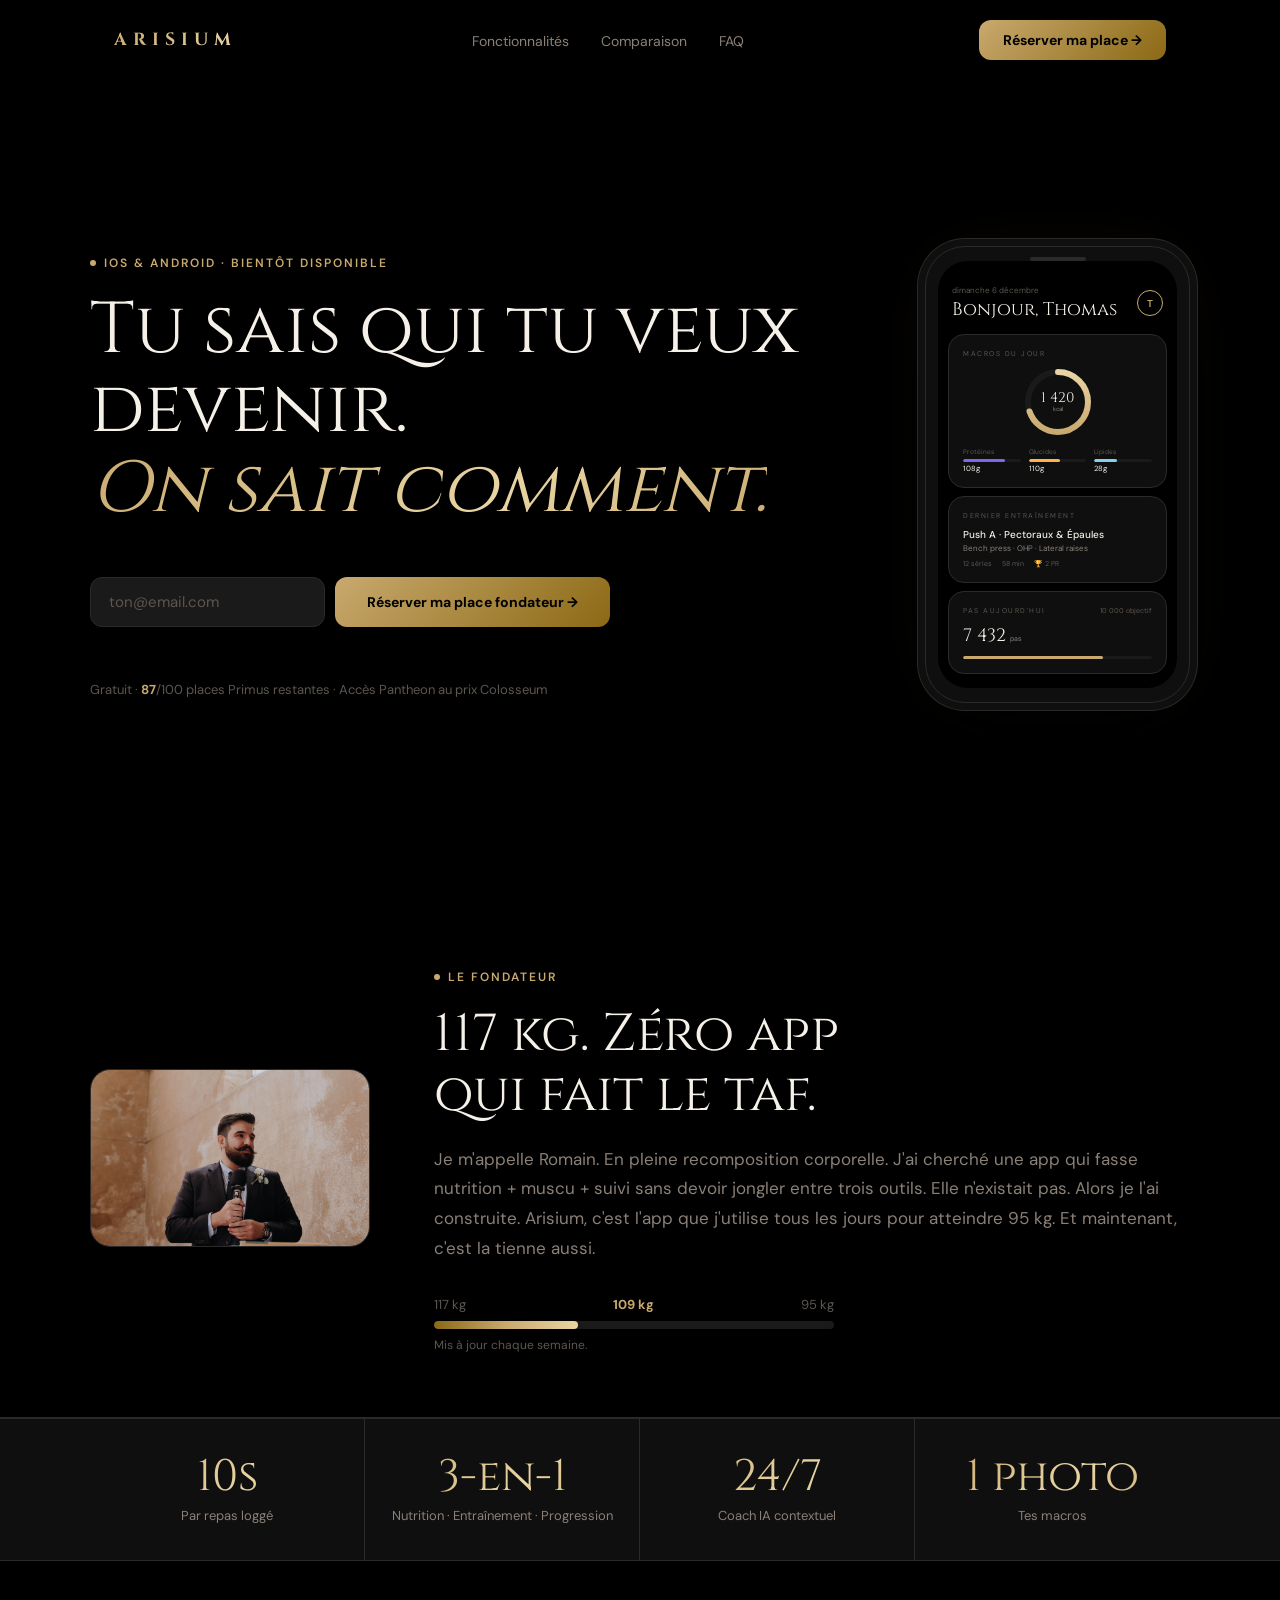
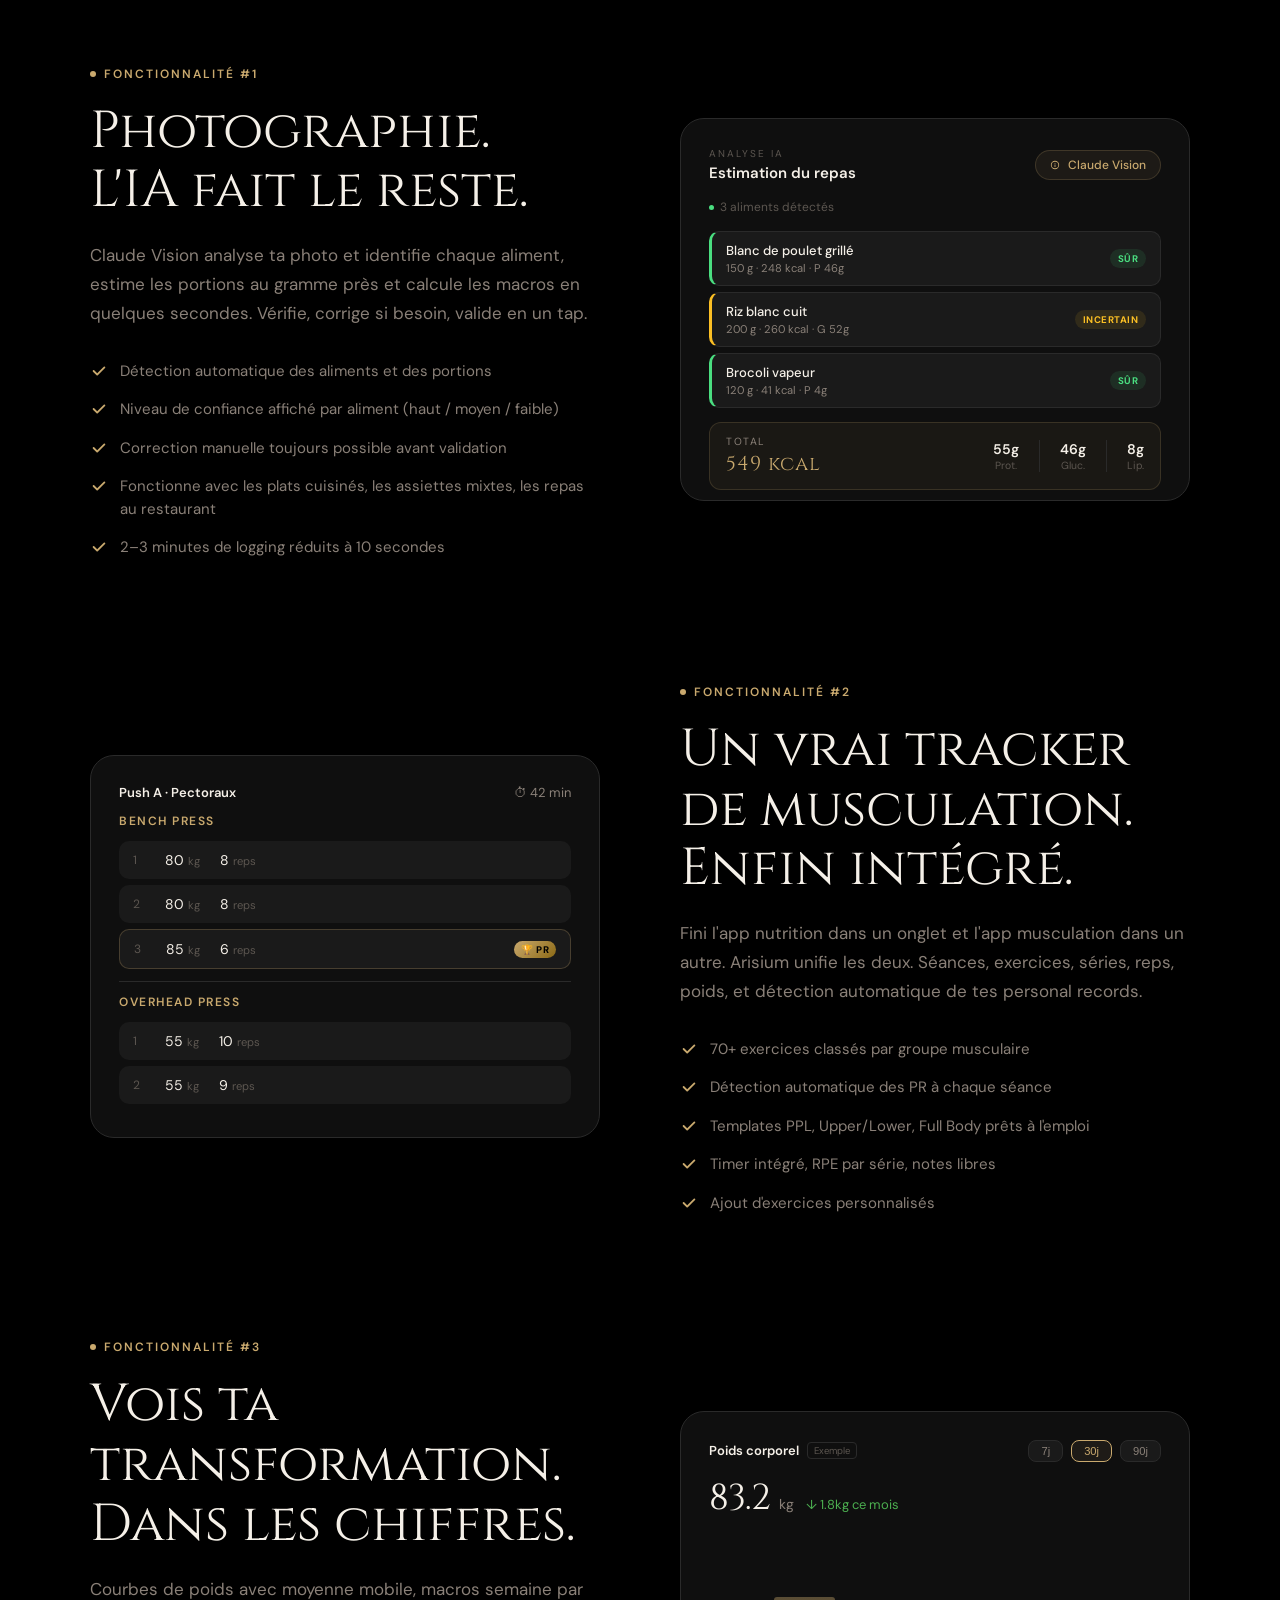
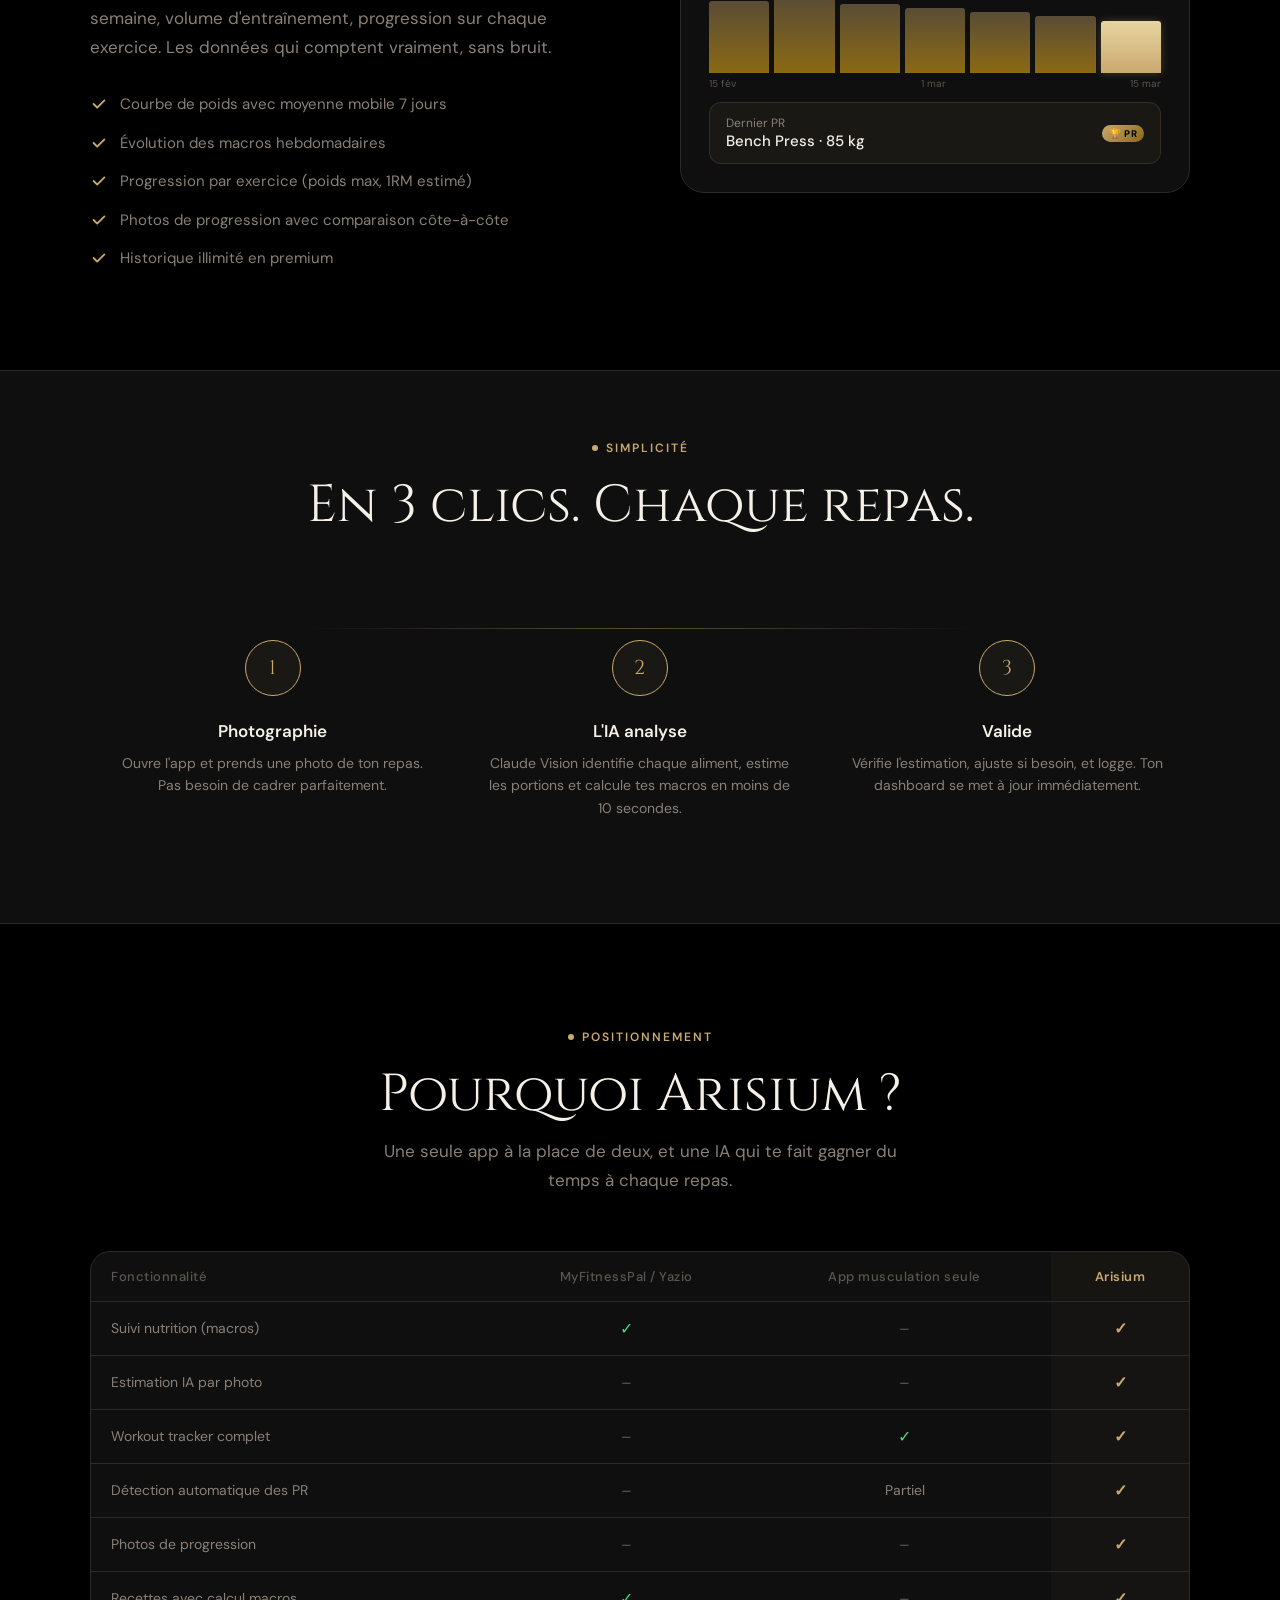
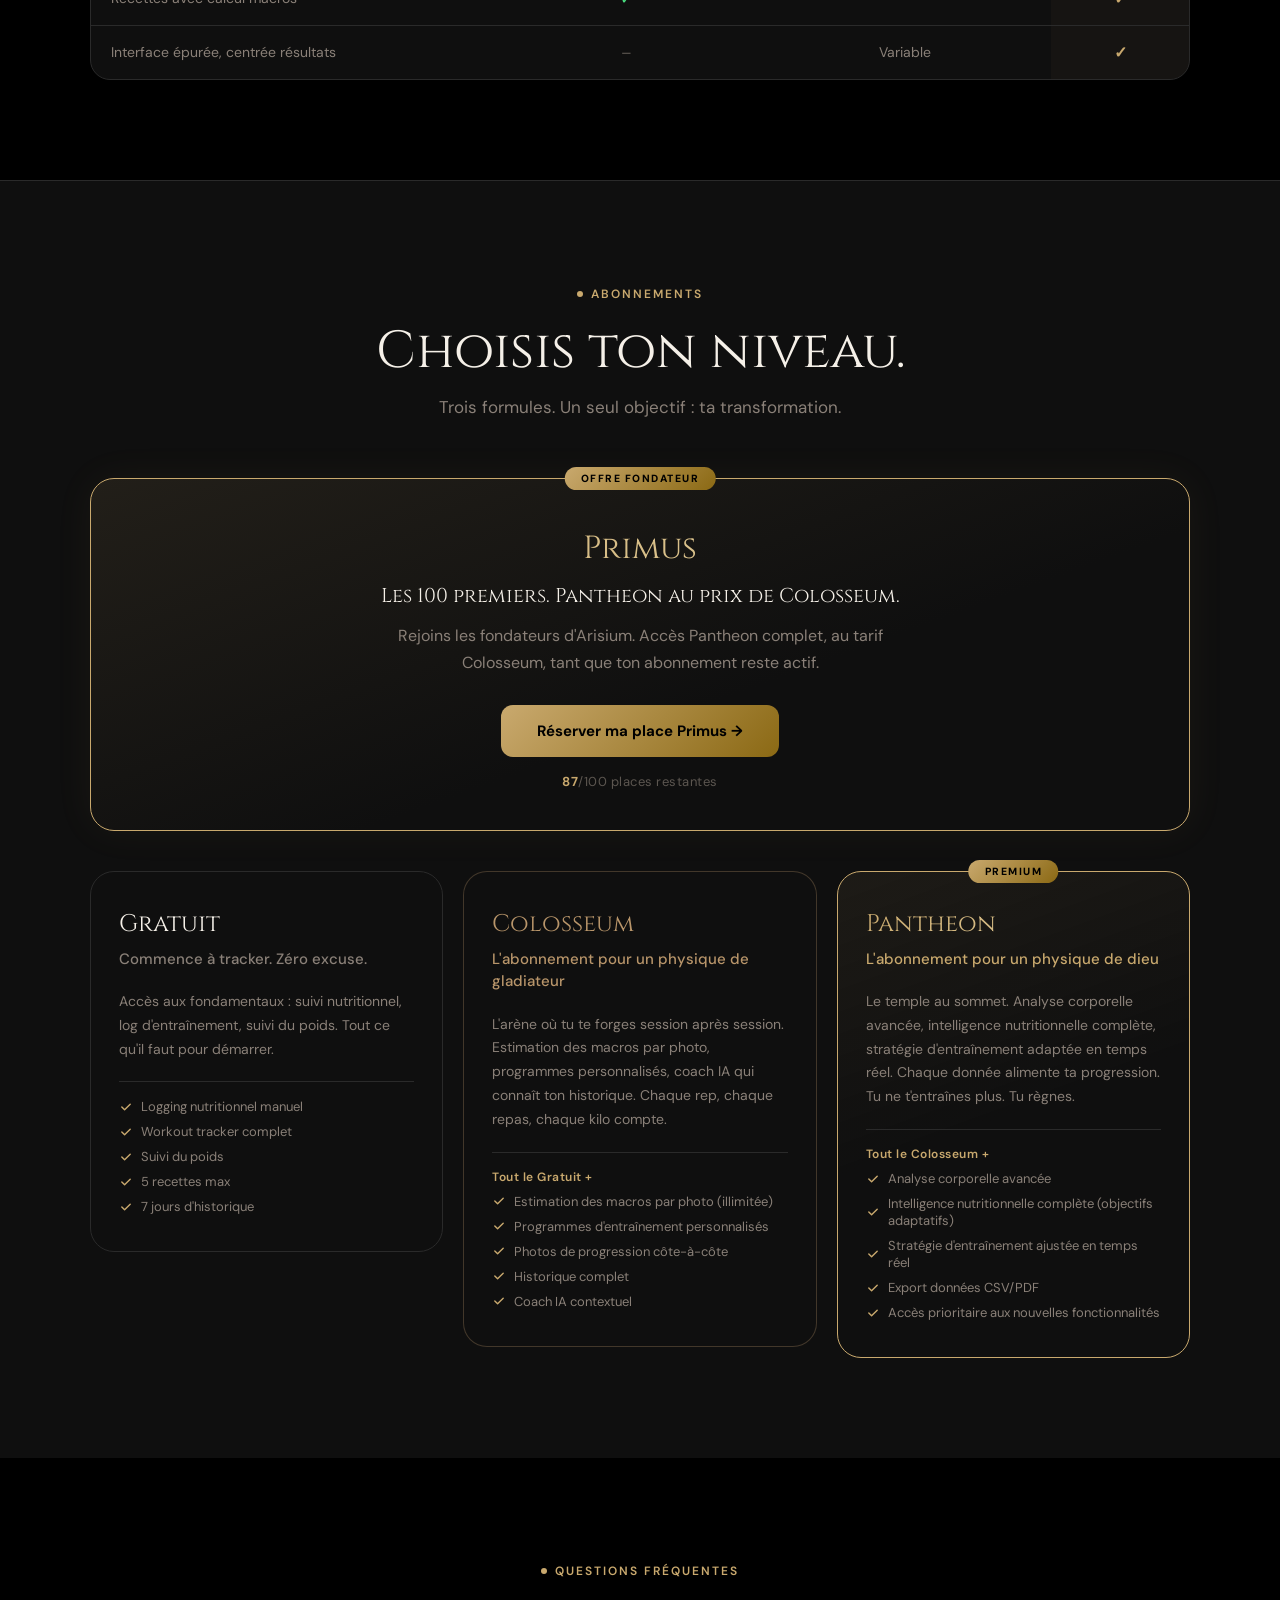
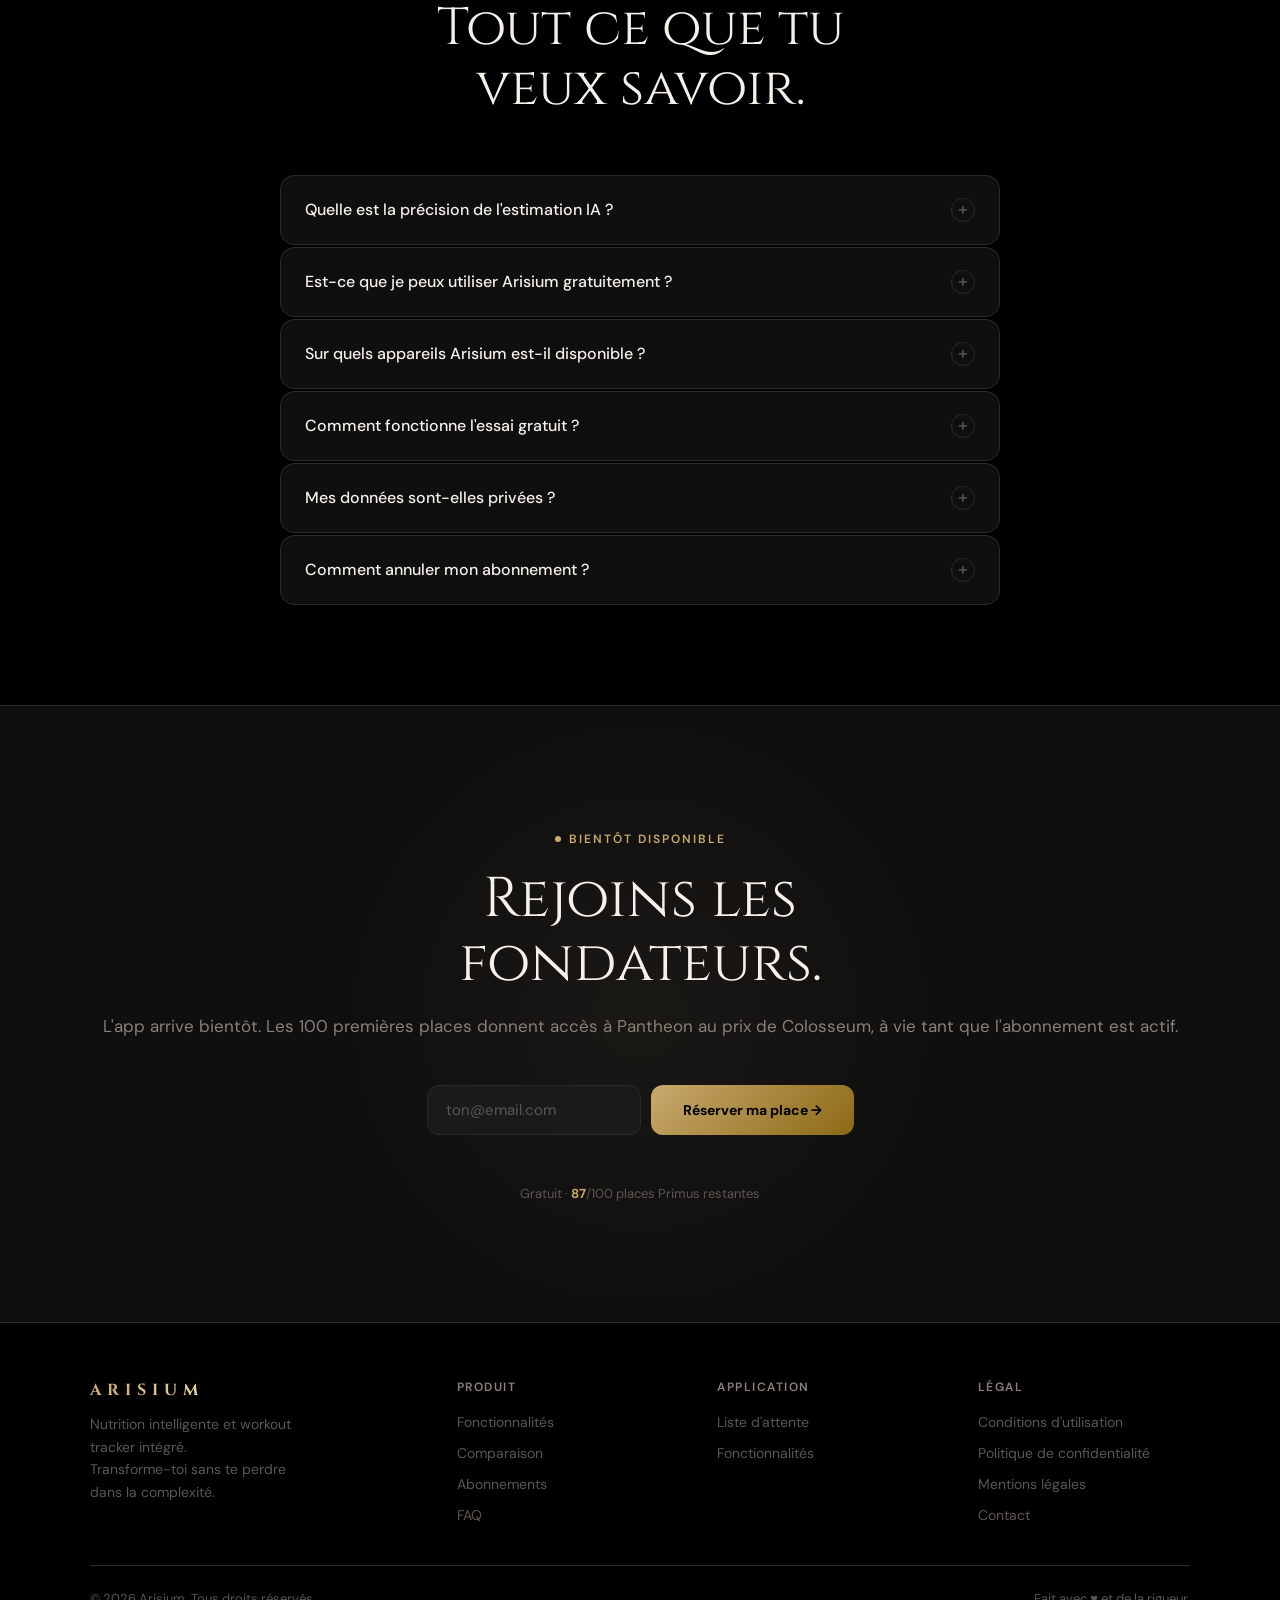
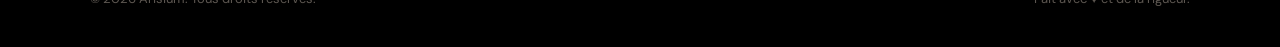
==== commit ad454fea: "security: suppression auth, anti-énumération waitlist, nettoyage HTML - Supprime login/signup/sessio" ====
--- a/index.html
+++ b/index.html
@@ -45,7 +45,6 @@
     </ul>
 
     <div id="nav-auth-area">
-      <button class="btn-outline nav-auth-login js-open-auth">Connexion</button>
       <a href="#waitlist" class="btn-primary nav-cta">Réserver ma place →</a>
     </div>
 
@@ -61,7 +60,6 @@
       <li><a href="#features">Fonctionnalités</a></li>
       <li><a href="#compare">Comparaison</a></li>
       <li><a href="#faq">FAQ</a></li>
-      <li><button class="mobile-auth-btn js-open-auth">Connexion / Inscription</button></li>
       <li class="mobile-menu-cta"><a href="#waitlist" class="btn-primary">Réserver ma place →</a></li>
     </ul>
   </div>
@@ -680,98 +678,7 @@
   </div>
 </section>
 
-<!--
-─── PRICING COMPLET (à réactiver au lancement) ───────────────────────────────
-<section class="section" id="pricing" style="background:#0F0F0F;border-top:1px solid #2A2A2A">
-  <div class="container">
-    <div style="text-align:center;margin-bottom:56px">
-      <div class="eyebrow fade-up" style="justify-content:center"><span class="eyebrow-dot"></span>Tarifs</div>
-      <h2 class="section-title fade-up delay-1" style="text-align:center;margin:0 auto">Simple. Transparent.<br>Sans surprise.</h2>
-      <p class="section-sub fade-up delay-2" style="text-align:center;margin:12px auto 0">Commence avec 7 jours d'essai gratuit, paiement via App Store ou Google Play, aucun débit pendant l'essai.</p>
-    </div>
-
-    <div class="pricing-grid">
-
-      <div class="pricing-card fade-up">
-        <div>
-          <div class="pricing-label">Hebdomadaire</div>
-          <div class="pricing-price">
-            <div class="pricing-amount">4,99€</div>
-            <div class="pricing-period">/ semaine</div>
-          </div>
-          <div class="pricing-sub">~20€/mois</div>
-          <div class="pricing-trial" style="margin-top:10px">✦ 7 jours d'essai gratuit inclus</div>
-        </div>
-        <ul class="pricing-features">
-          <li>Estimation IA illimitée</li>
-          <li>Workout tracker complet</li>
-          <li>Recettes illimitées</li>
-          <li>Photos de progression</li>
-          <li>Historique complet</li>
-        </ul>
-        <a href="#" class="btn-outline" style="text-align:center">Commencer l'essai →</a>
-      </div>
-
-      <div class="pricing-card featured fade-up delay-2">
-        <div class="pricing-badge">⭐ Populaire</div>
-        <div>
-          <div class="pricing-label">Mensuel</div>
-          <div class="pricing-price">
-            <div class="pricing-amount">9,99€</div>
-            <div class="pricing-period">/ mois</div>
-          </div>
-          <div style="display:flex;align-items:center;gap:8px;margin-top:8px">
-            <span class="pricing-save">-50% vs hebdo</span>
-          </div>
-        </div>
-        <ul class="pricing-features">
-          <li>Estimation IA illimitée</li>
-          <li>Workout tracker complet</li>
-          <li>Recettes illimitées</li>
-          <li>Photos de progression</li>
-          <li>Historique complet</li>
-          <li>Export données CSV/PDF</li>
-        </ul>
-        <a href="#" class="btn-primary" style="text-align:center">Choisir Mensuel →</a>
-      </div>
-
-      <div class="pricing-card fade-up delay-4">
-        <div>
-          <div class="pricing-label">Annuel</div>
-          <div class="pricing-price">
-            <div class="pricing-amount">59,99€</div>
-            <div class="pricing-period">/ an</div>
-          </div>
-          <div style="display:flex;align-items:center;gap:8px;margin-top:8px">
-            <div class="pricing-sub">~5€/mois</div>
-            <span class="pricing-save">-75% vs hebdo</span>
-          </div>
-        </div>
-        <ul class="pricing-features">
-          <li>Estimation IA illimitée</li>
-          <li>Workout tracker complet</li>
-          <li>Recettes illimitées</li>
-          <li>Photos de progression</li>
-          <li>Historique complet</li>
-          <li>Export données CSV/PDF</li>
-          <li>Chatbot IA coach (bientôt)</li>
-        </ul>
-        <a href="#" class="btn-secondary" style="text-align:center">Choisir Annuel →</a>
-      </div>
-
-    </div>
-
-    <div class="fade-up" style="margin-top:40px;text-align:center;padding:24px;background:#0A0A0A;border:1px solid #2A2A2A;border-radius:16px;max-width:680px;margin-left:auto;margin-right:auto">
-      <div style="font-size:0.9375rem;font-weight:600;color:#F5F0E8;margin-bottom:8px">Version gratuite disponible</div>
-      <div style="font-size:0.875rem;color:#8A8078;line-height:1.6">
-        Logging manuel, workout tracker complet, 5 recettes max, 7 jours d'historique.
-        Aucune CB requise pour l'offre gratuite.
-      </div>
-    </div>
-  </div>
-</section>
-──────────────────────────────────────────────────────────────────────────────
--->
+<!-- pricing section removed — will be added at launch -->
 
 
 <!-- ─── FAQ ───────────────────────────────────────────────────────────────────── -->
@@ -929,78 +836,6 @@
 </footer>
 
 
-<!-- ─── AUTH MODAL ────────────────────────────────────────────────────────────── -->
-<div id="auth-modal" role="dialog" aria-modal="true" aria-labelledby="modal-title">
-  <div id="auth-overlay"></div>
-
-  <div class="auth-card">
-    <!-- Close -->
-    <button id="auth-close" class="auth-close-btn" aria-label="Fermer">
-      <svg width="18" height="18" viewBox="0 0 18 18" fill="none" stroke="currentColor" stroke-width="2" stroke-linecap="round">
-        <path d="M1 1l16 16M17 1L1 17"/>
-      </svg>
-    </button>
-
-    <!-- Logo -->
-    <div class="auth-logo-wrap">
-      <div class="logo auth-logo" id="modal-title">ARISIUM</div>
-    </div>
-
-    <!-- Tabs -->
-    <div class="auth-tabs">
-      <button class="auth-tab active" id="tab-login">Connexion</button>
-      <button class="auth-tab" id="tab-signup">Inscription</button>
-    </div>
-
-    <!-- ── LOGIN FORM ── -->
-    <form id="form-login" class="auth-form" novalidate>
-      <div class="auth-field">
-        <label class="auth-label" for="login-email">Email</label>
-        <input class="auth-input" type="email" id="login-email" placeholder="ton@email.com" autocomplete="email" required />
-      </div>
-      <div class="auth-field">
-        <label class="auth-label" for="login-password">Mot de passe</label>
-        <input class="auth-input" type="password" id="login-password" placeholder="••••••••" autocomplete="current-password" required />
-      </div>
-
-      <div class="auth-error" id="login-error"></div>
-
-      <button type="submit" class="auth-submit btn-primary" data-label="Se connecter →">Se connecter →</button>
-
-      <p class="auth-switch">
-        Pas encore de compte ?
-        <button type="button" class="auth-switch-btn" data-switch-tab="signup">S'inscrire gratuitement</button>
-      </p>
-    </form>
-
-    <!-- ── SIGNUP FORM ── -->
-    <form id="form-signup" class="auth-form" novalidate>
-      <div class="auth-field">
-        <label class="auth-label" for="signup-email">Email</label>
-        <input class="auth-input" type="email" id="signup-email" placeholder="ton@email.com" autocomplete="email" required />
-      </div>
-      <div class="auth-field">
-        <label class="auth-label" for="signup-password">Mot de passe</label>
-        <input class="auth-input" type="password" id="signup-password" placeholder="8 caractères minimum" autocomplete="new-password" required />
-      </div>
-      <div class="auth-field">
-        <label class="auth-label" for="signup-confirm">Confirmer le mot de passe</label>
-        <input class="auth-input" type="password" id="signup-confirm" placeholder="••••••••" autocomplete="new-password" required />
-      </div>
-
-      <div class="auth-error"   id="signup-error"></div>
-      <div class="auth-success" id="signup-success"></div>
-
-      <button type="submit" class="auth-submit btn-primary" data-label="Créer mon compte →">Créer mon compte →</button>
-
-      <p class="auth-switch">
-        Déjà un compte ?
-        <button type="button" class="auth-switch-btn" data-switch-tab="login">Se connecter</button>
-      </p>
-    </form>
-  </div>
-</div>
-
 <script src="main.js"></script>
 <script src="auth.js"></script>
 </body>
--- a/style.css
+++ b/style.css
@@ -1158,6 +1158,10 @@
 /* ─── FAQ Container ──────────────────────────────────────────────────────────── */
 .faq-container { max-width: 720px; }
 
+/* ─── CTA Form ───────────────────────────────────────────────────────────────── */
+.cta-form-wrap { display: flex; justify-content: center; }
+.cta-form-wrap .waitlist-form { width: auto; }
+
 /* ─── Footer Overrides ───────────────────────────────────────────────────────── */
 .footer-logo { font-size: 1rem; }
 .footer-credit { color: var(--text-muted); }
@@ -1197,6 +1201,7 @@
 .rights-item { background: var(--surface); border: 1px solid var(--border); border-radius: 8px; padding: 14px 16px; }
 .rights-item strong { display: block; color: var(--text); font-size: 0.875rem; margin-bottom: 4px; }
 .rights-item span { color: var(--text-sec); font-size: 0.8125rem; line-height: 1.5; }
+.legal-rights-contact { margin-top: 20px; }
 
 /* ─── Responsive ─────────────────────────────────────────────────────────────── */
 @media (max-width: 900px) {
